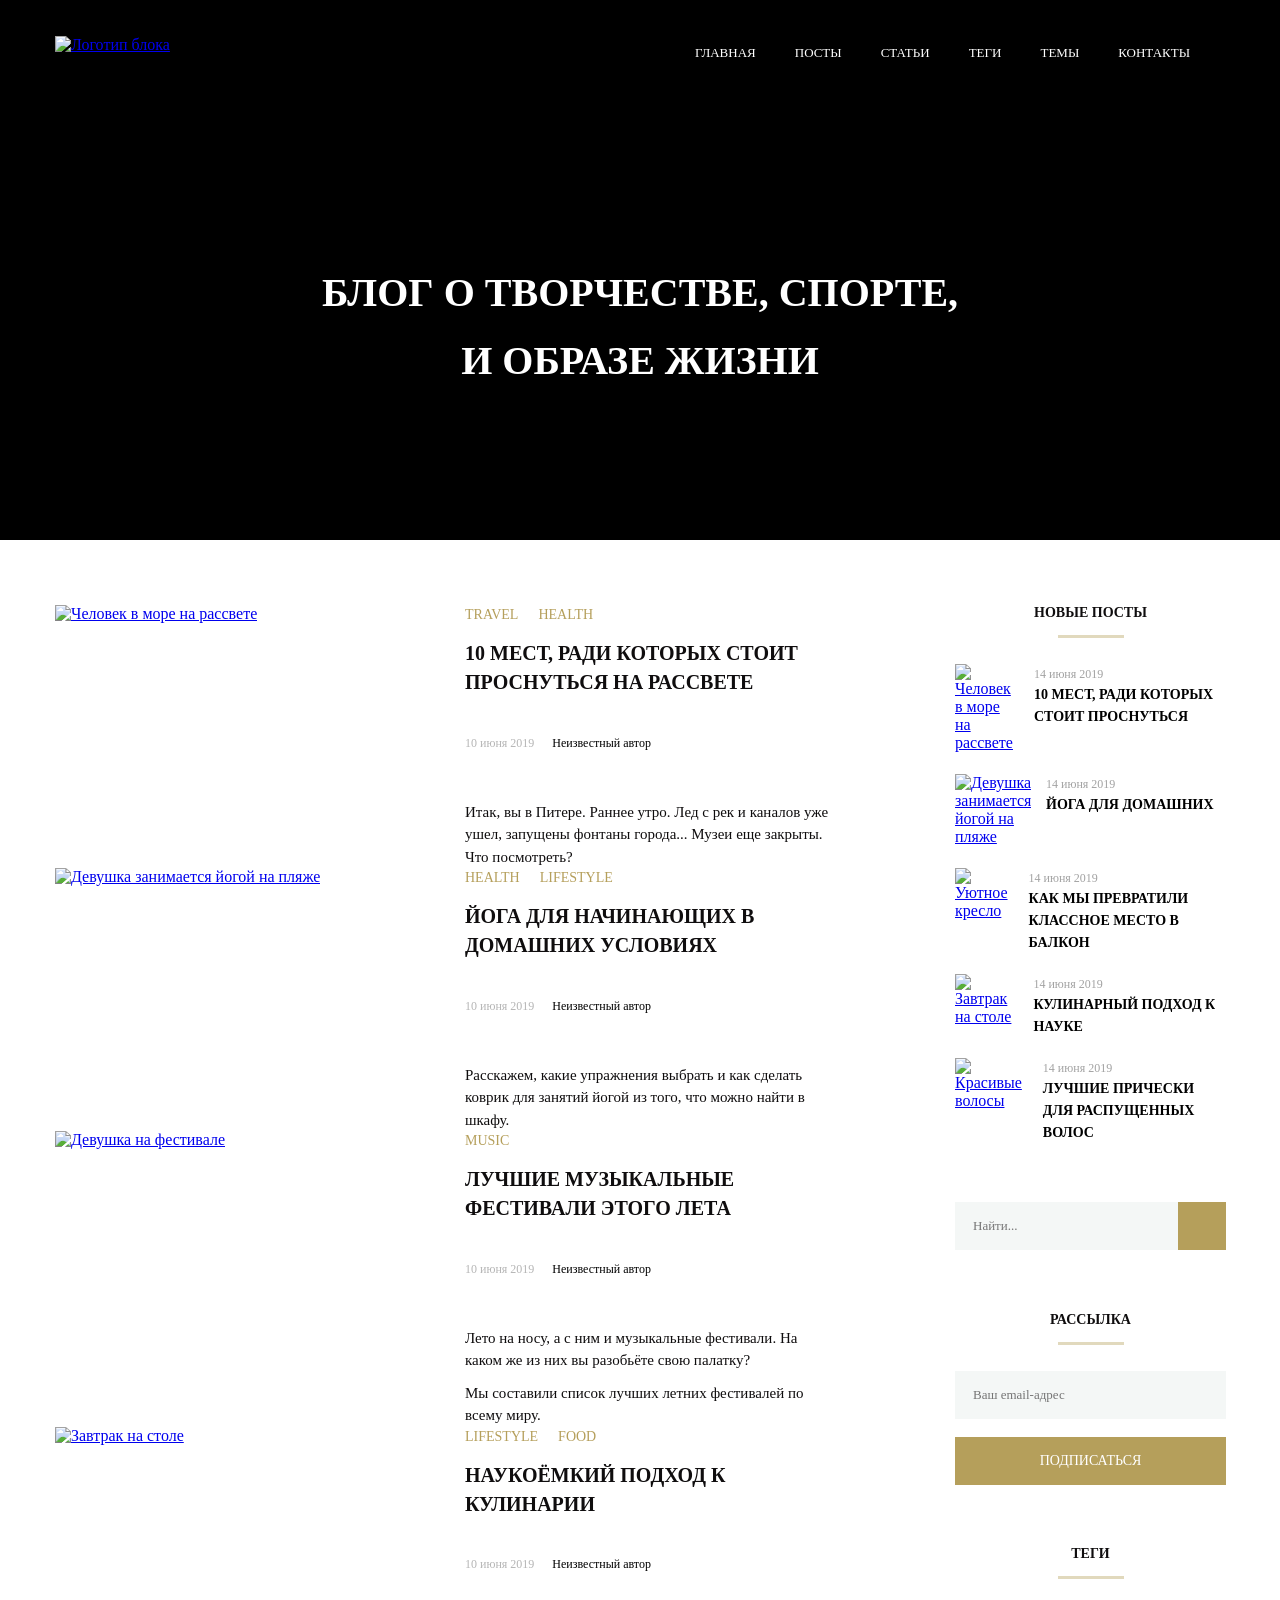
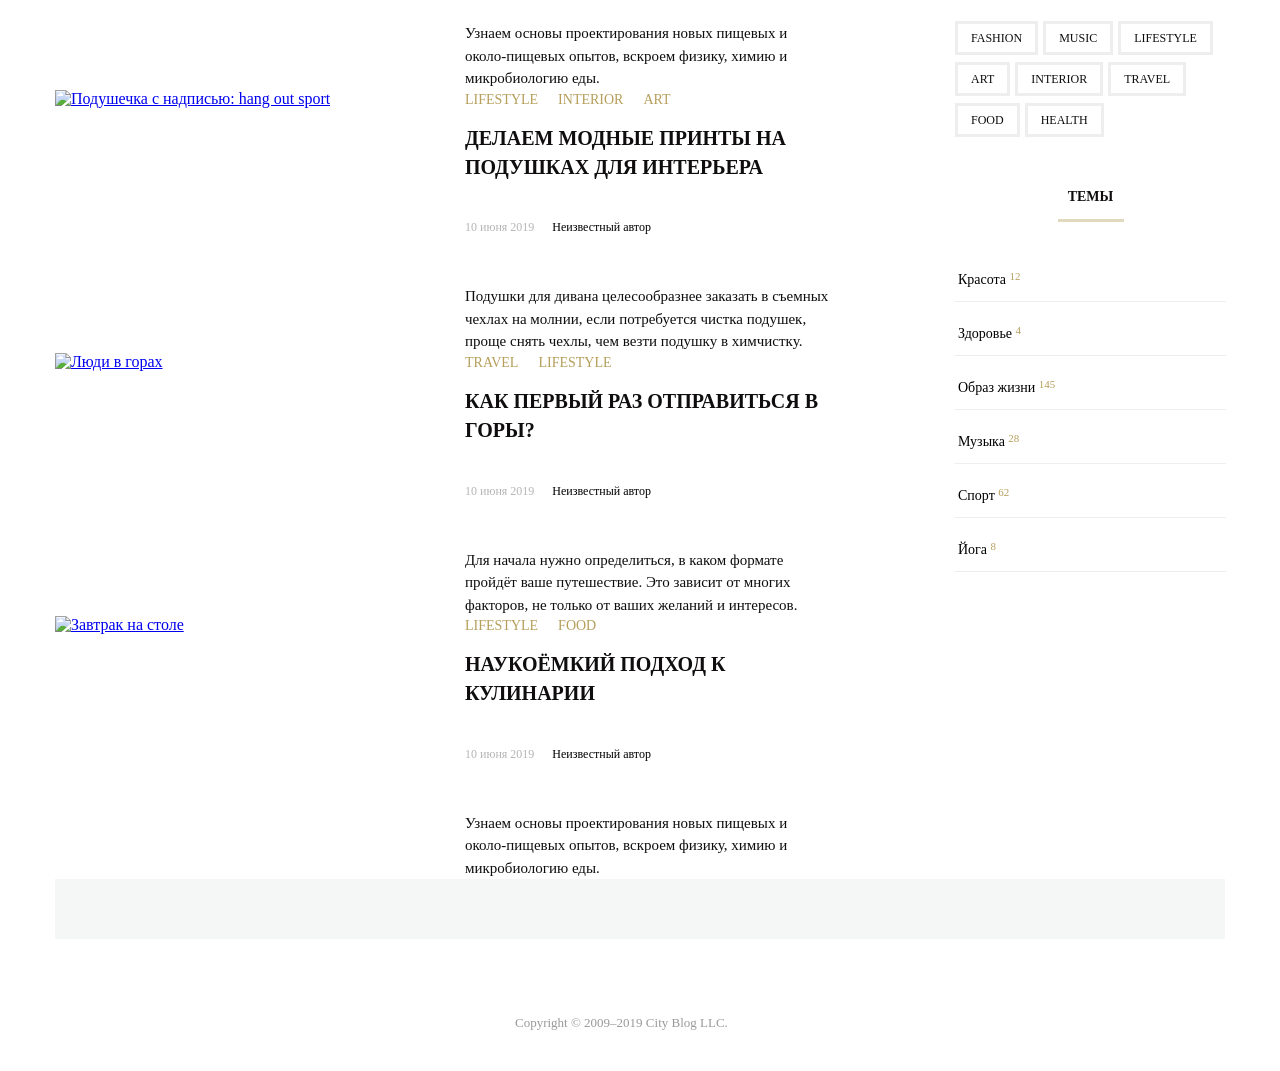
==== index.html @ 9ba51ea8 "Add files via upload" ====
<!DOCTYPE html>
<html lang="en">
 <head>
  <meta charset="UTF-8">
  <meta http-equiv="X-UA-Compatible" content="IE=edge">
  <meta name="viewport" content="width=device-width, initial-scale=1.0">
  <title>MQ DIPLOM</title>
  <link rel="stylesheet" href="css/style.css">
 </head>
 <body>
    <header class="header">
      <div class="conteiner">
        <a href="#0" class="logo">
          <img src="https://netology-code.github.io/html-2-diploma/sources/images/noemi-logo.svg" alt="Логотип блока">
        </a>
        <ul class="menu">
          <li class="header-menu">
            <a href="#0" class="menu-choice">Главная</a>
          </li>
          <li class="header-menu">
            <a href="#0" class="menu-choice">Посты</a>
          </li>
          <li class="header-menu">
            <a href="#0" class="menu-choice">Статьи</a>
          </li>
          <li class="header-menu">
            <a href="#0" class="menu-choice">Теги</a>
          </li>
          <li class="header-menu">
            <a href="#0" class="menu-choice">Темы</a>
          </li>
          <li class="header-menu">
            <a href="#0" class="menu-choice">Контакты</a>
          </li>
        </ul>
      </div>
      <h1 class="slogan">Блог о творчестве, спорте,<br>
        и образе жизни</h1>
    </header>
    <div class="basic-information">
      <main class="main">
        <section class="sec-tion">
          <a href="#0" class="picture">
            <img src="https://netology-code.github.io/html-2-diploma/sources/images/last-post1.jpg" alt="Человек в море на рассвете">
          </a>
          <div class="content">
            <ul class="news">
              <li class="news-items">
                <a href="#0" class="paragraph">travel</a>
              </li>
              <li class="item-one">
                <a href="#0" class="paragraph">health</a>
              </li>
            </ul>
            <h2 class="second-header">
              <a href="#0" class="second-header-text">10 мест, ради которых стоит проснуться на рассвете</a>
            </h2>
            <div class="date-author">
              <time class="date" datetime="2019-06-10">10 июня 2019</time>
              <span class="author">Неизвестный автор</span>
            </div>
            <div class="main-text">
              <p>
                Итак, вы в Питере. Раннее утро. Лед с рек и каналов уже ушел, запущены фонтаны города... Музеи еще закрыты. Что посмотреть?
              </p>
            </div>
          </div>
        </section>
        <section class="sec-tion">
          <a href="#0" class="picture">
            <img src="https://netology-code.github.io/html-2-diploma/sources/images/last-post2.jpg" alt="Девушка занимается йогой на пляже">
          </a>
          <div class="content">
            <ul class="news">
              <li class="news-items">
                <a href="#0" class="paragraph">health</a>
              </li>
              <li class="item-one">
                <a href="#0" class="paragraph">lifestyle</a>
              </li>
            </ul>
            <h2 class="second-header">
              <a href="#0" class="second-header-text">йога для начинающих в домашних условиях</a>
            </h2>
            <div class="date-author">
              <time class="date" datetime="2019-06-10">10 июня 2019</time>
              <span class="author">Неизвестный автор</span>
            </div>
            <div class="main-text">
              <p>
                Расскажем, какие упражнения выбрать и как сделать коврик для занятий йогой из того, что можно найти в шкафу.
              </p>
            </div>
          </div>
        </section>
        <section class="sec-tion">
          <a href="#0" class="picture">
            <img src="https://netology-code.github.io/html-2-diploma/sources/images/last-post3.jpg" alt="Девушка на фестивале">
          </a>
          <div class="content">
            <ul class="news">
              <li class="news-items">
                <a href="#0" class="paragraph">music</a>
              </li>
            </ul>
            <h2 class="second-header">
              <a href="#0" class="second-header-text">лучшие музыкальные фестивали этого лета</a>
            </h2>
            <div class="date-author">
              <time class="date" datetime="2019-06-10">10 июня 2019</time>
              <span class="author">Неизвестный автор</span>
            </div>
            <div class="main-text">
              <p>
                Лето на носу, а с ним и музыкальные фестивали. На каком же из них вы разобьёте свою палатку?
              <div style="height:10px"></div>
              Мы составили список лучших летних фестивалей по всему миру.
              </p>
            </div>
          </div>
        </section>
        <section class="sec-tion">
          <a href="#0" class="picture">
            <img src="https://netology-code.github.io/html-2-diploma/sources/images/last-post4.jpg" alt="Завтрак на столе">
          </a>
          <div class="content">
            <ul class="news">
              <li class="news-items">
                <a href="#0" class="paragraph">lifestyle</a>
              </li>
              <li class="item-one">
                <a href="#0" class="paragraph">food</a>
              </li>
            </ul>
            <h2 class="second-header">
              <a href="#0" class="second-header-text">Наукоёмкий подход к кулинарии</a>
            </h2>
            <div class="date-author">
              <time class="date" datetime="2019-06-10">10 июня 2019</time>
              <span class="author">Неизвестный автор</span>
            </div>
            <div class="main-text">
              <p>
                Узнаем основы проектирования новых пищевых и около-пищевых опытов, вскроем физику, химию и микробиологию еды.
              </p>
            </div>
          </div>
        </section>
        <section class="sec-tion">
          <a href="#0" class="picture">
            <img src="https://netology-code.github.io/html-2-diploma/sources/images/last-post5.jpg" alt="Подушечка с надписью: hang out sport">
          </a>
          <div class="content">
            <ul class="news">
              <li class="news-items">
                <a href="#0" class="paragraph">lifestyle</a>
              </li>
              <li class="item-one">
                <a href="#0" class="paragraph">interior</a>
              </li>
              <li class="item-one">
                <a href="#0" class="paragraph">art</a>
              </li>
            </ul>
            <h2 class="second-header">
              <a href="#0" class="second-header-text">делаем модные принты на подушках для интерьера</a>
            </h2>
            <div class="date-author">
              <time class="date" datetime="2019-06-10">10 июня 2019</time>
              <span class="author">Неизвестный автор</span>
            </div>
            <div class="main-text">
              <p>
                Подушки для дивана целесообразнее заказать в съемных чехлах на молнии, если потребуется чистка подушек, проще снять чехлы, чем везти подушку в химчистку.
              </p>
            </div>
          </div>
        </section>
        <section class="sec-tion">
          <a href="#0" class="picture">
            <img src="https://netology-code.github.io/html-2-diploma/sources/images/last-post6.jpg" alt="Люди в горах">
          </a>
          <div class="content">
            <ul class="news">
              <li class="news-items">
                <a href="#0" class="paragraph">travel</a>
              </li>
              <li class="item-one">
                <a href="#0" class="paragraph">lifestyle</a>
              </li>
            </ul>
            <h2 class="second-header">
              <a href="#0" class="second-header-text">как первый раз отправиться в горы?</a>
            </h2>
            <div class="date-author">
              <time class="date" datetime="2019-06-10">10 июня 2019</time>
              <span class="author">Неизвестный автор</span>
            </div>
            <div class="main-text">
              <p>
                Для начала нужно определиться, в каком формате пройдёт ваше путешествие. Это зависит от многих факторов, не только от ваших желаний и интересов.
              </p>
            </div>
          </div>
        </section>
        <section class="sec-tion">
          <a href="#0" class="picture">
            <img src="https://netology-code.github.io/html-2-diploma/sources/images/last-post4.jpg" alt="Завтрак на столе">
          </a>
          <div class="content">
            <ul class="news">
              <li class="news-items">
                <a href="#0" class="paragraph">lifestyle</a>
              </li>
              <li class="item-one">
                <a href="#0" class="paragraph">food</a>
              </li>
            </ul>
            <h2 class="second-header">
              <a href="#0" class="second-header-text">Наукоёмкий подход к кулинарии</a>
            </h2>
            <div class="date-author">
              <time class="date" datetime="2019-06-10">10 июня 2019</time>
              <span class="author">Неизвестный автор</span>
            </div>
            <div class="main-text">
              <p>
                Узнаем основы проектирования новых пищевых и около-пищевых опытов, вскроем физику, химию и микробиологию еды.
              </p>
            </div>
          </div>
        </section>
      </main>
      <aside class="aside">
        <section class="new-posts">
          <h2 class="caption">новые посты</h2>
          <article class="post">
            <a href="#0" class="picture-two">
              <img src="https://netology-code.github.io/html-2-diploma/sources/images/2.jpg" alt="Человек в море на рассвете">
            </a>
            <div class="con-tent">
              <time class="d-ate" datetime="2019-06-14">14 июня 2019</time>
              <h3 class="sec-ond-header">
                <a href="#0" class="sec-ond-header-text">10 мест, ради которых стоит проснуться</a>
              </h3>
            </div>
          </article>
          <article class="post">
            <a href="#0" class="picture-two">
              <img src="https://netology-code.github.io/html-2-diploma/sources/images/151.jpg" alt="Девушка занимается йогой на пляже">
            </a>
            <div class="con-tent">
              <time class="d-ate" datetime="2019-06-14">14 июня 2019</time>
              <h3 class="sec-ond-header">
                <a href="#0" class="sec-ond-header-text">Йога для домашних</a>
              </h3>
            </div>
          </article>
          <article class="post">
            <a href="#0" class="picture-two">
              <img src="https://netology-code.github.io/html-2-diploma/sources/images/45.jpg" alt="Уютное кресло">
            </a>
            <div class="con-tent">
              <time class="d-ate" datetime="2019-06-14">14 июня 2019</time>
              <h3 class="sec-ond-header">
                <a href="#0" class="sec-ond-header-text">как мы превратили классное место в балкон</a>
              </h3>
            </div>
          </article>
          <article class="post">
            <a href="#0" class="picture-two">
              <img src="https://netology-code.github.io/html-2-diploma/sources/images/501.jpg" alt="Завтрак на столе">
            </a>
            <div class="con-tent">
              <time class="d-ate" datetime="2019-06-14">14 июня 2019</time>
              <h3 class="sec-ond-header">
                <a href="#0" class="sec-ond-header-text">Кулинарный подход к науке</a>
              </h3>
            </div>
          </article>
          <article class="post">
            <a href="#0" class="picture-two">
              <img src="https://netology-code.github.io/html-2-diploma/sources/images/7.jpg" alt="Красивые волосы">
            </a>
            <div class="con-tent">
              <time class="d-ate" datetime="2019-06-14">14 июня 2019</time>
              <h3 class="sec-ond-header">
                <a href="#0" class="sec-ond-header-text">Лучшие прически для распущенных волос</a>
              </h3>
            </div>
          </article>
        </section>
        <section class="find-button">
          <form class="to-find">
            <label class="write">
              <span class="entry-field">поле ввода:поиск</span>
              <input class="field" type="text" placeholder="Найти...">
            </label>
            <button class="search-button" name="Кнопка поиска">
              <span class="entry-field">Кнопка ввода:поиск</span>
            </button>
          </form>
        </section>
        <section class="mailing-list">
          <h2 class="caption">рассылка</h2>
          <div class="mailing">
            <form class="to-fi-nd">
              <label class="wri-te">
                <span class="entry-field">Кнопка ввода:email</span>
                <input class="fi-eld" type="email" placeholder="Ваш email-адрес">
              </label>
              <button class="search-but-ton" type="button" name="Кнопка подписаться">Подписаться</button>
            </form>
          </div>
        </section>
        <section class="tags">
          <h2 class="caption">теги</h2>
          <ul class="menu-tags">
            <li class="menu-section-tegs">
              <a href="#0" class="tag">fashion</a>
            </li>
            <li class="menu-section-tegs">
              <a href="#0" class="tag">music</a>
            </li>
            <li class="menu-section-tegs">
              <a href="#0" class="tag">lifestyle</a>
            </li>
            <li class="menu-section-tegs">
              <a href="#0" class="tag">art</a>
            </li>
            <li class="menu-section-tegs">
              <a href="#0" class="tag">interior</a>
            </li>
            <li class="menu-section-tegs">
              <a href="#0" class="tag">travel</a>
            </li>
            <li class="menu-section-tegs">
              <a href="#0" class="tag">food</a>
            </li>
            <li class="menu-section-tegs">
              <a href="#0" class="tag">health</a>
            </li>
          </ul>
        </section>
        <section class="themes">
          <h2 class="caption">темы</h2>
          <ul class="menu-themes">
            <li class="menu-section-themes">
              <a href="#0" class="theme">Красота <span class="quantity">12</span></a>
            </li>
            <li class="menu-section-themes">
              <a href="#0" class="theme">Здоровье <span class="quantity">4</span></a>
            </li>
            <li class="menu-section-themes">
              <a href="#0" class="theme">Образ жизни <span class="quantity">145</span></a>
            </li>
            <li class="menu-section-themes">
              <a href="#0" class="theme">Музыка <span class="quantity">28</span></a>
            </li>
            <li class="menu-section-themes">
              <a href="#0" class="theme">Спорт <span class="quantity">62</span></a>
            </li>
            <li class="menu-section-themes">
              <a href="#0" class="theme">Йога <span class="quantity">8</span></a>
            </li>
          </ul>
        </section>
      </aside>
    </div>
    <footer class="footer">
      <div class="basement">
        <address class="icons">
          <ul class="ic-ons">
            <li class="icon">
              <a href="#0" class="social-media twitter">
                <span class="media">ссылка на профиль компании twitter</span>
              </a>
            </li>
            <li class="icon">
              <a href="#0" class="social-media pinterest">
                <span class="media">ссылка на профиль компании pinterest"</span>
              </a>
            </li>
            <li class="icon">
              <a href="#0" class="social-media tumblr">
                <span class="media">ссылка на профиль компании tumblr</span>
              </a>
            </li>
          </ul>
        </address>
        <a href="#0" class="copuright">
          <span class="signature">Copyright © 2009–2019 City Blog LLC.</span>
        </a>
      </div>
    </footer>
  </body>
</html>
---- css/style.css ----
* {
    margin: 0;
    padding: 0;
    box-sizing: border-box;
  }
  
  @font-face {
    font-family: "OpenSans-Regular";
    src: url("https://netology-code.github.io/html-2-diploma/sources/fonts/OpenSans-Regular.woff");
    font-style: normal;
    font-weight: 400;
  }
  
  @font-face {
    font-family: "OpenSans-Bold";
    src: url("https://netology-code.github.io/html-2-diploma/sources/fonts/OpenSans-Bold.woff");
    font-style: normal;
    font-weight: 400;
  }
  
  .header {
    background-image: url(https://netology-code.github.io/html-2-diploma/sources/images/banner-bg.jpg);
    background-color: #000000;
    background-size: cover;
    position: relative;
    background-repeat: no-repeat;
    background-position: center center;
    z-index: 0;
  }
  
  .header::after {
    content: "";
    position: absolute;
    top: 0;
    right: 0;
    left: 0;
    bottom: 0;
    background-color: #000000;
    opacity: 0.5;
    z-index: -1;
  }
  
  .conteiner {
    max-width: 1170px;
    margin: auto;
    display: flex;
    justify-content: space-between;
    align-items: center;
  }
  
  .logo img {
    width: 180px;
  }
  
  .logo {
    display: block;
    margin-top: 28px;
  }
  
  .menu {
    list-style-type: none;
  }
  
  .header-menu {
    margin-top: 45px;
    margin-right: 35px;
    display: inline-block;
  }
  
  .menu-choice {
    display: block;
    text-decoration: none;
    color: #ffffff;
    text-transform: uppercase;
    font-size: 13px;
    font-family: "OpenSans-Regular";
  }
  
  .menu-choice:hover {
    text-decoration: underline;
  }
  
  .slogan {
    display: block;
    color: #ffffff;
    font-size: 40px;
    font-family: "OpenSans-Bold";
    margin-top: 198px;
    margin-right: auto;
    margin-left: auto;
    width: 678px;
    text-align: center;
    text-transform: uppercase;
    line-height: 1.7;
    z-index: 0;
    font-weight: 900px;
    padding: 0px 0px 145px 0px;
  }
  
  .basic-information {
    justify-content: space-between;
    margin: 65px auto 0px auto;
    max-width: 1170px;
    display: flex;
  }
  
  .sec-tion {
    display: flex;
    width: 780px;
  }
  
  .picture {
    width: 380px;
    float: left;
    padding: 0px 0px 60px 0px;
  }
  
  .content {
    width: 367px;
    margin-left: 30px;
  }
  
  .news {
    display: flex;
    justify-content: start;
    flex-wrap: wrap;
    list-style-type: none;
  }
  
  .paragraph {
    text-decoration: none;
    color: #b59f5b;
    text-transform: uppercase;
    font-size: 14px;
    font-family: "OpenSans-Bold";
    font-weight: 700px;
    padding-right: 20px;
  }
  
  .paragraph:hover {
    text-decoration: underline;
  }
  
  .second-header {
    padding-top: 15px;
    line-height: 1.2;
  }
  
  .second-header-text {
    text-decoration: none;
    font-family: "OpenSans-Bold";
    font-size: 20px;
    color: #0f0d0e;
    font-weight: 900px;
    text-transform: uppercase;
  }
  
  .second-header-text:hover {
    color: #b59f5b;
  }
  
  .date-author {
    margin: 37px 0px 50px 0px;
  }
  
  .date {
    color: #b5b5b5;
    font-size: 12px;
    font-family: "OpenSans-Regular";
    font-weight: 700px;
  }
  
  .author {
    font-size: 12px;
    font-family: "OpenSans-Bold";
    color: #000000;
    font-weight: 900px;
    margin-left: 14px;
  }
  
  .main-text {
    line-height: 1.5;
    color: #0f0d0e;
    font-family: "OpenSans-Regular";
    font-size: 15px;
    font-weight: 500px;
  }
  
  .aside {
    width: 272px;
    margin-left: 120px;
  }
  
  .caption {
    color: #0f0d0e;
    text-transform: uppercase;
    font-size: 14px;
    font-family: "OpenSans-Bold";
    font-weight: 900px;
    text-align: center;
  }
  
  .caption::after {
    content: "";
    display: block;
    width: 66px;
    height: 3px;
    background-color: #e1d9bd;
    margin: 14px auto 26px auto;
  }
  
  .post {
    display: flex;
    margin-bottom: 22px;
  }
  
  .picture-two {
    margin-right: 21px;
    width: 70px;
  }
  
  .d-ate {
    color: #a2a2a2;
    font-family: "OpenSans-Regular";
    font-size: 12px;
    font-weight: 700px;
    margin-bottom: 10px;
  }
  
  .sec-ond-header-text {
    font-size: 14px;
    font-family: "OpenSans-Bold";
    text-decoration: none;
    color: #000000;
    text-transform: uppercase;
    font-weight: 700px;
  }
  
  .sec-ond-header-text:hover {
    color: #b59f5b;
  }
  
  .to-find {
    display: flex;
    width: 100%;
    margin-top: 60px;
    margin-bottom: 62px;
  }
  
  .entry-field {
    width: 1px;
    height: 1px;
    position: absolute;
    clip: rect(1px 1px 1px 1px);
  }
  
  .field {
    box-sizing: border-box;
    border: none;
    min-height: 48px;
    width: 223px;
    background-color: #f4f7f6;
    font-size: 13px;
    font-family: "OpenSans-Regular";
    padding-left: 18px;
  }
  
  .field:focus {
    outline: 2px double #e1d9bd;
  }
  
  .search-button {
    min-height: 48px;
    width: 48px;
    background-color: #b59f5b;
    border: none;
    background-image: url("https://netology-code.github.io/html-2-diploma/sources/images/search.svg");
    background-repeat: no-repeat;
    background-size: 18px;
    background-position: center;
    cursor: pointer;
  }
  
  .search-button:hover {
    background-color: #000000;
  }
  
  .fi-eld {
    border: none;
    min-height: 48px;
    width: 100%;
    background-color: #f4f7f6;
    font-size: 13px;
    font-family: "OpenSans-Regular";
    padding-left: 18px;
  }
  
  .fi-eld:focus {
    outline: 2px double #e1d9bd;
  }
  
  .search-but-ton {
    min-height: 48px;
    width: 100%;
    border: none;
    background-color: #b59f5b;
    margin-top: 18px;
    font-size: 14px;
    font-family: "OpenSans-Bold";
    color: #ffffff;
    text-transform: uppercase;
    cursor: pointer;
  }
  
  .search-but-ton:hover {
    background-color: #000000;
  }
  
  .tags {
    margin: 61px 0px 61px 0px;
    width: 100%;
  }
  
  .menu-tags {
    display: flex;
    list-style-type: none;
    flex-wrap: wrap;
  }
  
  .menu-section-tegs {
    margin-top: 23px;
    margin-right: 5px;
  }
  
  .tag {
    font-size: 12px;
    font-family: "OpenSans-Bold";
    color: #0f0d0e;
    text-transform: uppercase;
    text-decoration: none;
    border: solid 3px;
    border-color: #eeeeee;
    padding: 7px 13px;
    font-weight: 900px;
  }
  
  .menu-themes {
    list-style-type: none;
  }
  
  .menu-section-themes {
    border-style: none none solid none;
    border-color: #eeeeee;
    border-width: 1px;
    padding: 22px 3px 13px 3px;
  }
  
  .theme {
    font-size: 14px;
    font-family: "OpenSans-Bold";
    color: #000000;
    text-decoration: none;
    font-weight: 900px;
  }
  
  .theme:hover {
    color: #b59f5b;
  }
  
  .quantity {
    color: #b59f5b;
    font-size: 11px;
    font-family: "OpenSans-Bold";
    vertical-align: top;
  }
  
  .icons {
    width: 1170px;
    background-color: #f4f7f6;
    margin-right: auto;
    margin-left: auto;
    margin-bottom: 74px;
  }
  
  .basement {
    margin-bottom: 40px;
  }
  
  .ic-ons {
    list-style-type: none;
    display: flex;
    justify-content: center;
  }
  
  .social-media {
    display: block;
    width: 25px;
    min-higth: 25px;
    padding: 30px 40px;
    background-repeat: no-repeat;
    background-position: center;
    background-size: 20px;
  }
  
  .twitter {
    background-image: url("https://netology-code.github.io/html-2-diploma/sources/images/social/004-twitter.svg");
  }
  
  .pinterest {
    background-image: url("https://netology-code.github.io/html-2-diploma/sources/images/social/001-pinterest.svg");
  }
  
  .tumblr {
    background-image: url("https://netology-code.github.io/html-2-diploma/sources/images/social/003-tumblr.svg");
  }
  
  .media {
    width: 1px;
    height: 1px;
    position: absolute;
    clip: rect(1px 1px 1px 1px);
  }
  
  .copuright {
    width: 250px;
    text-decoration: none;
    display: block;
    margin-right: auto;
    margin-left: auto;
  }
  
  .signature {
    font-size: 13px;
    font-family: "OpenSans-Bold";
    color: #999999;
    font-weight: 500px;
  }
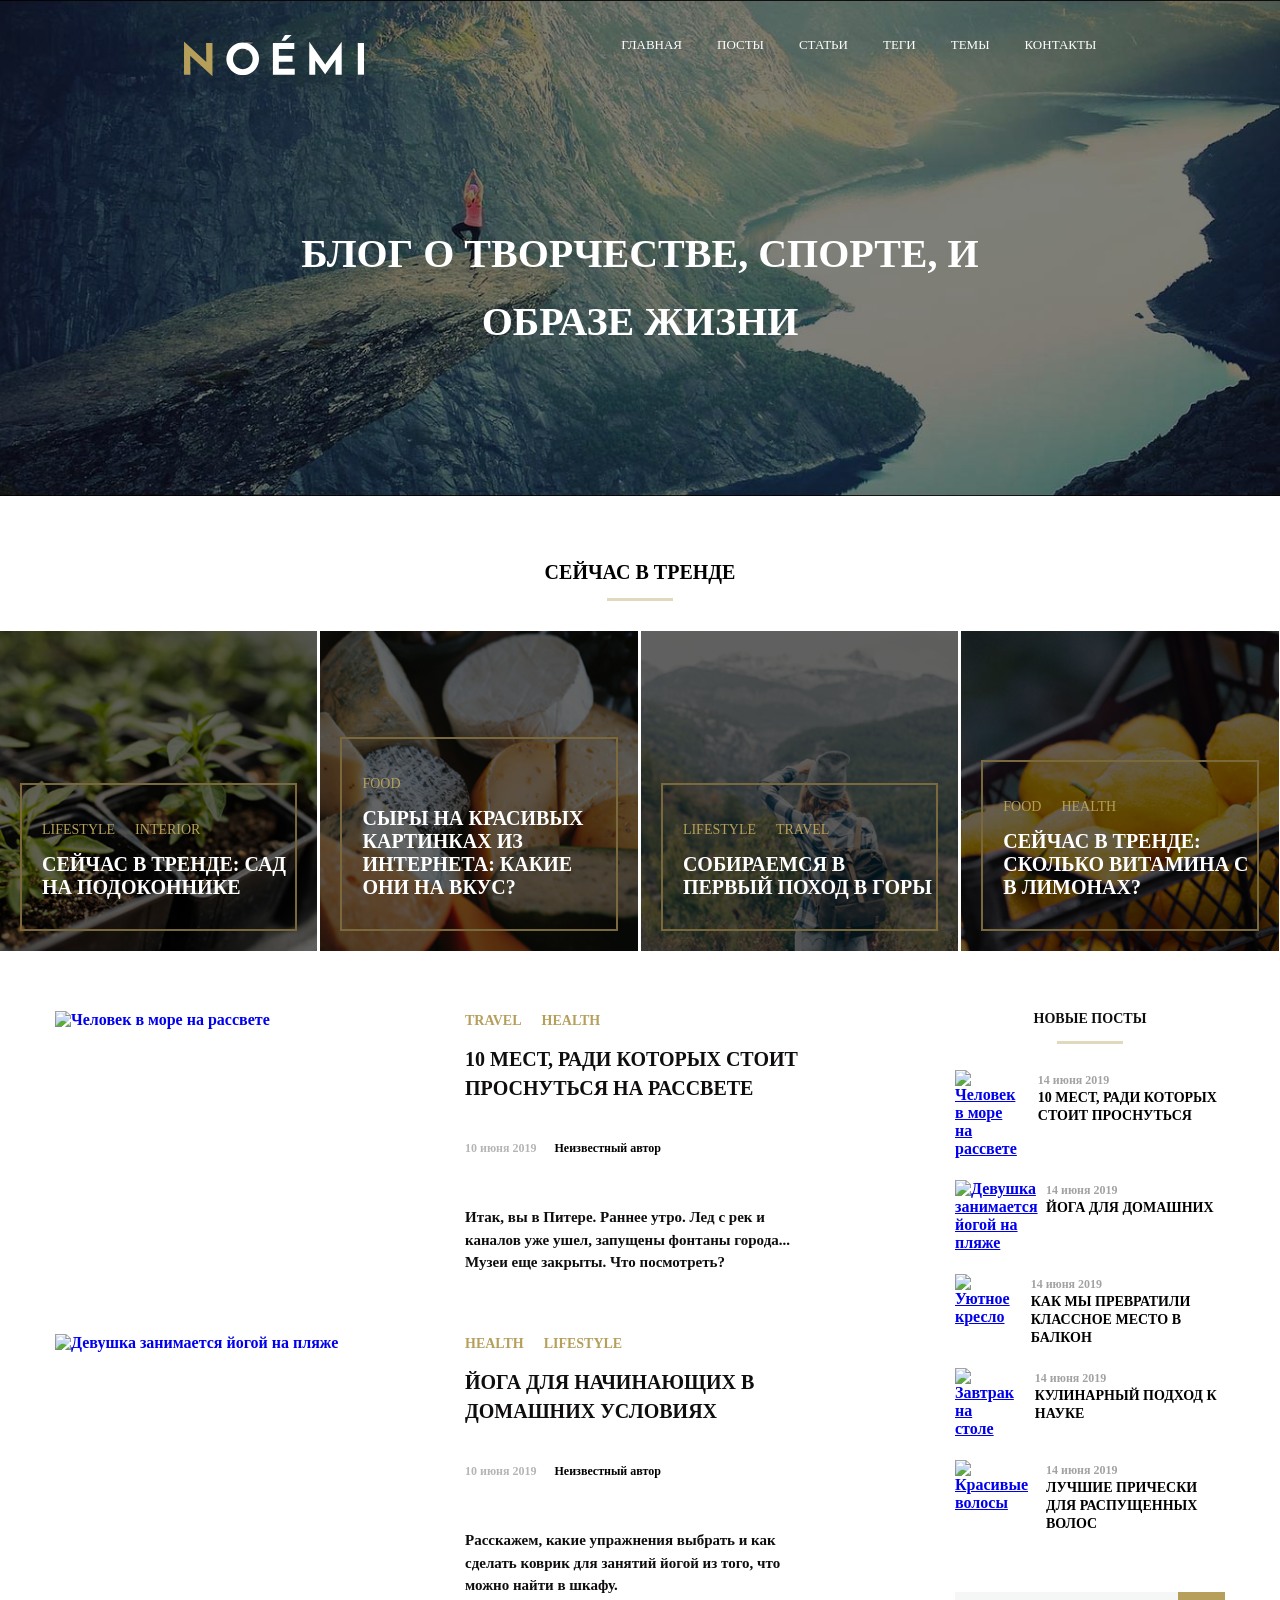
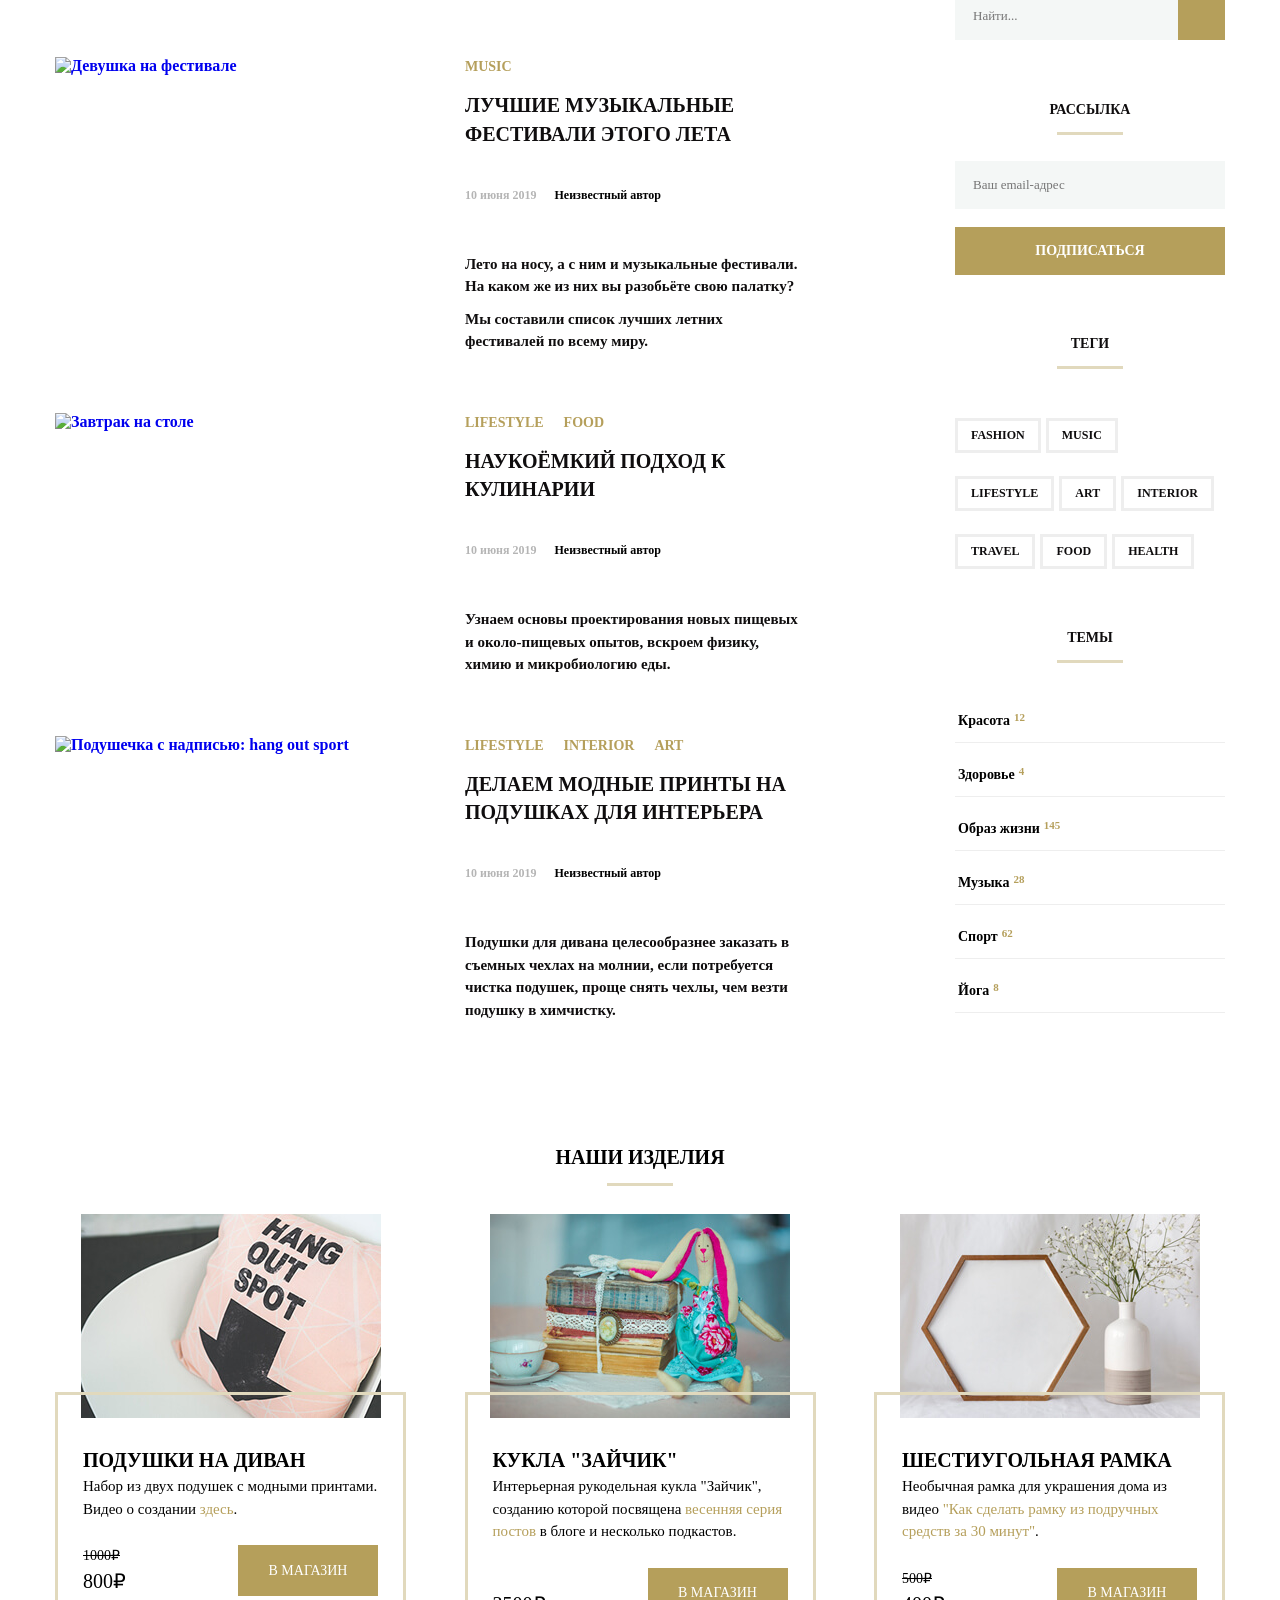
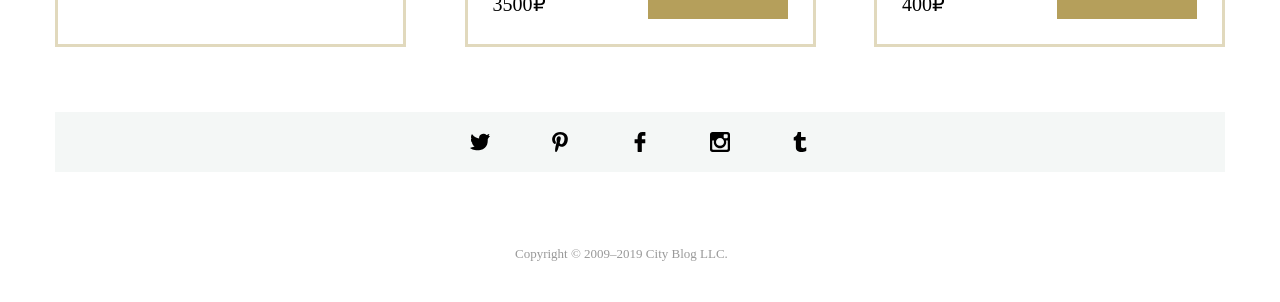
==== commit 9f5ed1b4: "первый вариант" ====
--- a/index.html
+++ b/index.html
@@ -1,47 +1,107 @@
 <!DOCTYPE html>
 <html lang="en">
- <head>
-  <meta charset="UTF-8">
-  <meta http-equiv="X-UA-Compatible" content="IE=edge">
-  <meta name="viewport" content="width=device-width, initial-scale=1.0">
-  <title>MQ DIPLOM</title>
-  <link rel="stylesheet" href="css/style.css">
- </head>
- <body>
+<head>
+    <meta charset="UTF-8">
+    <meta http-equiv="X-UA-Compatible" content="IE=edge">
+    <meta name="viewport" content="width=device-width, initial-scale=1.0">
+    <link rel="stylesheet" href="css/style.css">
+    <title>Document</title>
+</head>
+<body>
     <header class="header">
       <div class="conteiner">
+      <div class="menu">
         <a href="#0" class="logo">
-          <img src="https://netology-code.github.io/html-2-diploma/sources/images/noemi-logo.svg" alt="Логотип блока">
+            <img class="logo-img" src="svg\noemi-logo.svg" alt="логотип">
+           <source srcset="images\banner-bg.jpg" alt="Логотип блока">
+           <link rel="stylesheet" href="css/style.css">
         </a>
-        <ul class="menu">
-          <li class="header-menu">
-            <a href="#0" class="menu-choice">Главная</a>
-          </li>
-          <li class="header-menu">
-            <a href="#0" class="menu-choice">Посты</a>
-          </li>
-          <li class="header-menu">
-            <a href="#0" class="menu-choice">Статьи</a>
-          </li>
-          <li class="header-menu">
-            <a href="#0" class="menu-choice">Теги</a>
-          </li>
-          <li class="header-menu">
-            <a href="#0" class="menu-choice">Темы</a>
-          </li>
-          <li class="header-menu">
-            <a href="#0" class="menu-choice">Контакты</a>
-          </li>
-        </ul>
+        <nav class="header-menu-nav">
+            <button class="menu-button">
+              <span></span>
+            </button>
+            <ul class="menu-list">
+              <li class="header-menu">
+                <a href="#0" class="menu-choice">Главная</a>
+              </li>
+              <li class="header-menu">
+                <a href="#0" class="menu-choice">Посты</a>
+              </li>
+              <li class="header-menu">
+                <a href="#0" class="menu-choice">Статьи</a>
+              </li>
+              <li class="header-menu">
+                <a href="#0" class="menu-choice">Теги</a>
+              </li>
+              <li class="header-menu">
+                <a href="#0" class="menu-choice">Темы</a>
+              </li>
+              <li class="header-menu">
+                <a href="#0" class="menu-choice">Контакты</a>
+              </li>
+            </ul>
+          </nav>
+        </div>
+        <h1 class="slogan">Блог о творчестве, спорте, и образе жизни</h1>
       </div>
-      <h1 class="slogan">Блог о творчестве, спорте,<br>
-        и образе жизни</h1>
     </header>
+    <h3 class="actual-news-header">сейчас в тренде</h3>
+    <section class="actual-news">
+      <article class="card-trend one">
+        <div class="card-news">
+          <ul class="actual-news-title">
+            <li class="content-block-list">
+              <a href="#0" class="paragraph">lifestyle</a>
+            </li>
+            <li class="content-block-list">
+              <a href="#0" class="paragraph">interior</a>
+            </li>
+          </ul>
+          <h2 class="actual-content">сейчас в тренде: сад <br> на подоконнике</h2>
+        </div>
+      </article>
+      <article class="card-trend two">
+        <div class="card-news">
+          <ul class="actual-news-title">
+            <li class="content-block-list">
+              <a href="#0" class="paragraph">food</a>
+            </li>
+          </ul>
+          <h2 class="actual-content">сыры на красивых картинках из интернета: какие они на вкус?</h2>
+        </div>
+      </article>
+      <article class="card-trend three">
+        <div class="card-news">
+          <ul class="actual-news-title">
+            <li class="content-block-list">
+              <a href="#0" class="paragraph">lifestyle</a>
+            </li>
+            <li class="content-block-list">
+              <a href="#0" class="paragraph">travel</a>
+            </li>
+          </ul>
+          <h2 class="actual-content">собираемся в первый поход в горы</h2>
+        </div>
+      </article>
+      <article class="card-trend four">
+        <div class="card-news">
+          <ul class="actual-news-title">
+            <li class="content-block-list">
+              <a href="#0" class="paragraph">food</a>
+            </li>
+            <li class="content-block-list">
+              <a href="#0" class="paragraph">health</a>
+            </li>
+          </ul>
+          <h2 class="actual-content">сейчас в тренде: сколько витамина С в лимонах?</h2>
+        </div>
+      </article>
+    </section>
     <div class="basic-information">
       <main class="main">
         <section class="sec-tion">
           <a href="#0" class="picture">
-            <img src="https://netology-code.github.io/html-2-diploma/sources/images/last-post1.jpg" alt="Человек в море на рассвете">
+            <img class="preview-img" src="https://netology-code.github.io/html-2-diploma/sources/images/last-post1.jpg" alt="Человек в море на рассвете">
           </a>
           <div class="content">
             <ul class="news">
@@ -68,14 +128,14 @@
         </section>
         <section class="sec-tion">
           <a href="#0" class="picture">
-            <img src="https://netology-code.github.io/html-2-diploma/sources/images/last-post2.jpg" alt="Девушка занимается йогой на пляже">
+            <img class="preview-img" src="https://netology-code.github.io/html-2-diploma/sources/images/last-post2.jpg" alt="Девушка занимается йогой на пляже">
           </a>
           <div class="content">
             <ul class="news">
-              <li class="news-items">
+              <li class="news-items item-one">
                 <a href="#0" class="paragraph">health</a>
               </li>
-              <li class="item-one">
+              <li class="news-items item-one">
                 <a href="#0" class="paragraph">lifestyle</a>
               </li>
             </ul>
@@ -95,7 +155,7 @@
         </section>
         <section class="sec-tion">
           <a href="#0" class="picture">
-            <img src="https://netology-code.github.io/html-2-diploma/sources/images/last-post3.jpg" alt="Девушка на фестивале">
+            <img class="preview-img" src="https://netology-code.github.io/html-2-diploma/sources/images/last-post3.jpg" alt="Девушка на фестивале">
           </a>
           <div class="content">
             <ul class="news">
@@ -121,11 +181,11 @@
         </section>
         <section class="sec-tion">
           <a href="#0" class="picture">
-            <img src="https://netology-code.github.io/html-2-diploma/sources/images/last-post4.jpg" alt="Завтрак на столе">
+            <img class="preview-img" src="https://netology-code.github.io/html-2-diploma/sources/images/last-post4.jpg" alt="Завтрак на столе">
           </a>
           <div class="content">
             <ul class="news">
-              <li class="news-items">
+              <li class="news-items item-one">
                 <a href="#0" class="paragraph">lifestyle</a>
               </li>
               <li class="item-one">
@@ -148,7 +208,7 @@
         </section>
         <section class="sec-tion">
           <a href="#0" class="picture">
-            <img src="https://netology-code.github.io/html-2-diploma/sources/images/last-post5.jpg" alt="Подушечка с надписью: hang out sport">
+            <img class="preview-img" src="https://netology-code.github.io/html-2-diploma/sources/images/last-post5.jpg" alt="Подушечка с надписью: hang out sport">
           </a>
           <div class="content">
             <ul class="news">
@@ -176,117 +236,63 @@
             </div>
           </div>
         </section>
-        <section class="sec-tion">
-          <a href="#0" class="picture">
-            <img src="https://netology-code.github.io/html-2-diploma/sources/images/last-post6.jpg" alt="Люди в горах">
-          </a>
-          <div class="content">
-            <ul class="news">
-              <li class="news-items">
-                <a href="#0" class="paragraph">travel</a>
-              </li>
-              <li class="item-one">
-                <a href="#0" class="paragraph">lifestyle</a>
-              </li>
-            </ul>
-            <h2 class="second-header">
-              <a href="#0" class="second-header-text">как первый раз отправиться в горы?</a>
-            </h2>
-            <div class="date-author">
-              <time class="date" datetime="2019-06-10">10 июня 2019</time>
-              <span class="author">Неизвестный автор</span>
-            </div>
-            <div class="main-text">
-              <p>
-                Для начала нужно определиться, в каком формате пройдёт ваше путешествие. Это зависит от многих факторов, не только от ваших желаний и интересов.
-              </p>
-            </div>
-          </div>
-        </section>
-        <section class="sec-tion">
-          <a href="#0" class="picture">
-            <img src="https://netology-code.github.io/html-2-diploma/sources/images/last-post4.jpg" alt="Завтрак на столе">
-          </a>
-          <div class="content">
-            <ul class="news">
-              <li class="news-items">
-                <a href="#0" class="paragraph">lifestyle</a>
-              </li>
-              <li class="item-one">
-                <a href="#0" class="paragraph">food</a>
-              </li>
-            </ul>
-            <h2 class="second-header">
-              <a href="#0" class="second-header-text">Наукоёмкий подход к кулинарии</a>
-            </h2>
-            <div class="date-author">
-              <time class="date" datetime="2019-06-10">10 июня 2019</time>
-              <span class="author">Неизвестный автор</span>
-            </div>
-            <div class="main-text">
-              <p>
-                Узнаем основы проектирования новых пищевых и около-пищевых опытов, вскроем физику, химию и микробиологию еды.
-              </p>
-            </div>
-          </div>
-        </section>
       </main>
       <aside class="aside">
         <section class="new-posts">
-          <h2 class="caption">новые посты</h2>
+          <h3 class="caption">новые посты</h3>
           <article class="post">
             <a href="#0" class="picture-two">
-              <img src="https://netology-code.github.io/html-2-diploma/sources/images/2.jpg" alt="Человек в море на рассвете">
+              <img class="image" src="https://netology-code.github.io/html-2-diploma/sources/images/2.jpg" alt="Человек в море на рассвете">
             </a>
             <div class="con-tent">
               <time class="d-ate" datetime="2019-06-14">14 июня 2019</time>
-              <h3 class="sec-ond-header">
+              <h4 class="sec-ond-header">
                 <a href="#0" class="sec-ond-header-text">10 мест, ради которых стоит проснуться</a>
-              </h3>
+              </h4>
             </div>
           </article>
           <article class="post">
             <a href="#0" class="picture-two">
-              <img src="https://netology-code.github.io/html-2-diploma/sources/images/151.jpg" alt="Девушка занимается йогой на пляже">
+              <img class="image" src="https://netology-code.github.io/html-2-diploma/sources/images/151.jpg" alt="Девушка занимается йогой на пляже">
             </a>
             <div class="con-tent">
               <time class="d-ate" datetime="2019-06-14">14 июня 2019</time>
-              <h3 class="sec-ond-header">
+              <h4 class="sec-ond-header">
                 <a href="#0" class="sec-ond-header-text">Йога для домашних</a>
-              </h3>
+              </h4>
             </div>
           </article>
           <article class="post">
             <a href="#0" class="picture-two">
-              <img src="https://netology-code.github.io/html-2-diploma/sources/images/45.jpg" alt="Уютное кресло">
+              <img class="image" src="https://netology-code.github.io/html-2-diploma/sources/images/45.jpg" alt="Уютное кресло">
             </a>
             <div class="con-tent">
               <time class="d-ate" datetime="2019-06-14">14 июня 2019</time>
-              <h3 class="sec-ond-header">
+              <h4 class="sec-ond-header">
                 <a href="#0" class="sec-ond-header-text">как мы превратили классное место в балкон</a>
-              </h3>
+              </h4>
             </div>
           </article>
           <article class="post">
             <a href="#0" class="picture-two">
-              <img src="https://netology-code.github.io/html-2-diploma/sources/images/501.jpg" alt="Завтрак на столе">
+              <img class="image" src="https://netology-code.github.io/html-2-diploma/sources/images/501.jpg" alt="Завтрак на столе">
             </a>
             <div class="con-tent">
               <time class="d-ate" datetime="2019-06-14">14 июня 2019</time>
-              <h3 class="sec-ond-header">
+              <h4 class="sec-ond-header">
                 <a href="#0" class="sec-ond-header-text">Кулинарный подход к науке</a>
-              </h3>
+              </h4>
             </div>
           </article>
           <article class="post">
             <a href="#0" class="picture-two">
-              <img src="https://netology-code.github.io/html-2-diploma/sources/images/7.jpg" alt="Красивые волосы">
+              <img class="image" src="https://netology-code.github.io/html-2-diploma/sources/images/7.jpg" alt="Красивые волосы">
             </a>
             <div class="con-tent">
               <time class="d-ate" datetime="2019-06-14">14 июня 2019</time>
-              <h3 class="sec-ond-header">
+              <h4 class="sec-ond-header">
                 <a href="#0" class="sec-ond-header-text">Лучшие прически для распущенных волос</a>
-              </h3>
+              </h4>
             </div>
           </article>
         </section>
@@ -302,19 +308,19 @@
           </form>
         </section>
         <section class="mailing-list">
-          <h2 class="caption">рассылка</h2>
+          <h3 class="caption">рассылка</h3>
           <div class="mailing">
             <form class="to-fi-nd">
               <label class="wri-te">
                 <span class="entry-field">Кнопка ввода:email</span>
-                <input class="fi-eld" type="email" placeholder="Ваш email-адрес">
+                <input class="fi-eld" type="email" placeholder="Ваш email-адрес" required>
               </label>
               <button class="search-but-ton" type="button" name="Кнопка подписаться">Подписаться</button>
             </form>
           </div>
         </section>
         <section class="tags">
-          <h2 class="caption">теги</h2>
+          <h3 class="caption">теги</h3>
           <ul class="menu-tags">
             <li class="menu-section-tegs">
               <a href="#0" class="tag">fashion</a>
@@ -343,55 +349,191 @@
           </ul>
         </section>
         <section class="themes">
-          <h2 class="caption">темы</h2>
+          <h3 class="caption">темы</h3>
           <ul class="menu-themes">
             <li class="menu-section-themes">
-              <a href="#0" class="theme">Красота <span class="quantity">12</span></a>
+              <a href="#0" class="theme">Красота</a>
+              <span class="quantity">12</span>
             </li>
             <li class="menu-section-themes">
-              <a href="#0" class="theme">Здоровье <span class="quantity">4</span></a>
+              <a href="#0" class="theme">Здоровье</a>
+              <span class="quantity">4</span>
             </li>
             <li class="menu-section-themes">
-              <a href="#0" class="theme">Образ жизни <span class="quantity">145</span></a>
+              <a href="#0" class="theme">Образ жизни</a>
+              <span class="quantity">145</span>
             </li>
             <li class="menu-section-themes">
-              <a href="#0" class="theme">Музыка <span class="quantity">28</span></a>
+              <a href="#0" class="theme">Музыка</a>
+              <span class="quantity">28</span>
             </li>
             <li class="menu-section-themes">
-              <a href="#0" class="theme">Спорт <span class="quantity">62</span></a>
+              <a href="#0" class="theme">Спорт</a>
+              <span class="quantity">62</span>
             </li>
             <li class="menu-section-themes">
-              <a href="#0" class="theme">Йога <span class="quantity">8</span></a>
+              <a href="#0" class="theme">Йога</a>
+              <span class="quantity">8</span>
             </li>
           </ul>
         </section>
       </aside>
     </div>
+    <h3 class="actual-news-header">наши изделия</h3>
+    <section class="product-container">
+      <article class="product">
+        <picture class="product-picture">
+          <source srcset="images\shop-item-mobile1.jpg" media="(max-width: 640px)">
+          <source srcset="images\shop-item-tablet1.jpg" media="(min-width: 641px and max-width: 1199px)">
+          <source srcset="images\shop-item-desk1.jpg" media="(min-width: 1200px)">
+          <img src="images\shop-item-desk1.jpg" alt="Подушечка с надписью: hang out sport">
+        </picture>
+        <div class="content-product">
+          <h3 class="header-product">подушки на диван</h3>
+          <p class="product-text">
+            Набор из двух подушек с модными принтами. Видео о создании <a class="product-link" href="#0">здесь</a>.
+          </p>
+          <footer class="footer-product">
+            <div class="product-prices">
+              <span class="product-price">
+                <span class="product-price-old">1000₽</span>
+              </span>
+              <span class="product-price">
+                <span class="product-price-value">800₽</span>
+              </span>
+            </div>
+            <button class="product-button" type="button">в магазин</button>
+          </footer>
+        </div>
+      </article>
+      <article class="product">
+        <picture class="product-picture">
+          <source srcset="images\shop-item-mobile2.jpg" media="(max-width: 640px)">
+          <source srcset="images\shop-item-tablet2.jpg" media="(min-width: 641px and max-width: 1199px)">
+          <source srcset="images\shop-item-desk2.jpg" media="(min-width: 1200px)">
+          <img src="images\shop-item-desk2.jpg" alt="кукла">
+        </picture>
+        <div class="content-product">
+          <h3 class="header-product">кукла "зайчик"</h3>
+          <p class="product-text">
+            Интерьерная рукодельная кукла "Зайчик", созданию которой посвящена <a class="product-link" href="#0">весенняя серия постов</a> в блоге и несколько подкастов.
+          </p>
+          <footer class="footer-product">
+            <div class="product-prices">
+              <span class="product-price">
+                <span class="product-price-old"><br></span>
+              </span>
+              <span class="product-price">
+                <span class="product-price-value">3500₽</span>
+              </span>
+            </div>
+            <button class="product-button" type="button">в магазин</button>
+          </footer>
+        </div>
+      </article>
+      <article class="product">
+        <picture class="product-picture">
+          <source srcset="images\shop-item-mobile3.jpg" media="(max-width: 640px)">
+          <source srcset="images\shop-item-tablet3.jpg" media="(min-width: 641px and max-width: 1199px)">
+          <source srcset="images\shop-item-desk3.jpg" media="(min-width: 1200px)">
+          <img src="images\shop-item-desk3.jpg" alt="Шестиугольная рамка">
+        </picture>
+        <div class="content-product">
+          <h3 class="header-product">шестиугольная рамка</h3>
+          <p class="product-text">
+            Необычная рамка для украшения дома из видео <a class="product-link" href="#0">"Как сделать рамку из подручных средств за 30 минут"</a>.
+          </p>
+          <footer class="footer-product">
+            <div class="product-prices">
+              <span class="product-price">
+                <span class="product-price-old">500₽</span>
+              </span>
+              <span class="product-price">
+                <span class="product-price-value">400₽</span>
+              </span>
+            </div>
+            <button class="product-button" type="button">в магазин</button>
+          </footer>
+        </div>
+      </article>
+    </section>
     <footer class="footer">
       <div class="basement">
         <address class="icons">
           <ul class="ic-ons">
             <li class="icon">
-              <a href="#0" class="social-media twitter">
+              <a href="twitter" class="social-media twitter">
                 <span class="media">ссылка на профиль компании twitter</span>
               </a>
             </li>
             <li class="icon">
-              <a href="#0" class="social-media pinterest">
+              <a href="pinterest" class="social-media pinterest">
                 <span class="media">ссылка на профиль компании pinterest"</span>
               </a>
             </li>
             <li class="icon">
-              <a href="#0" class="social-media tumblr">
+              <a href="facebook" class="social-media facebook">
+                <span class="media">cсылка на профиль компании в facebook</span>
+              </a>
+            </li>
+            <li class="icon">
+              <a href="instagram" class="social-media instagram">
+                <span class="media">cсылка на профиль компании в instagram</span>
+              </a>
+            </li>
+            <li class="icon">
+              <a href="tumblr" class="social-media tumblr">
                 <span class="media">ссылка на профиль компании tumblr</span>
               </a>
             </li>
           </ul>
         </address>
         <a href="#0" class="copuright">
-          <span class="signature">Copyright © 2009–2019 City Blog LLC.</span>
+          <p class="signature">Copyright © 2009–2019 City Blog LLC.</p>
         </a>
       </div>
     </footer>
-  </body>
+  <div class="popup_hidden">
+        <div class="popup-container">
+          <button class="button-close" type="button"></button>
+          <div class="popup-contant">
+            <form class="popup-form">
+              <header class="popup-header">
+                <h3 class="title-popup">ваш фидбек</h3>
+              </header>
+              <div class="form-group">
+                <label class="popup-choice">
+                  <span class="label-text">Как часто Вы заходите на сайт?</span>
+                  <select class="select">
+                    <option value="everyday" selected>Почти каждый день</option>
+                    <option value="once">Раз в неделю</option>
+                    <option value="first">Я здесь впервые</option>
+                  </select>
+                </label>
+              </div>
+              <div class="form-group form-radio-group">
+                <span class="label-text">Вы подписаны на e-mail рассылку?</span>
+                <label class="radio-group">
+                  <input type="radio" name="radio-group" class="radio">
+                  <span class="radio-group-text">Да</span>
+                </label>
+                <label class="radio-group">
+                  <input type="radio" name="radio-group" class="radio">
+                  <span class="radio-group-text">Нет</span>
+                </label>
+              </div>
+              <div class="form-group">
+                <label class="field-group">
+                  <span class="label-text">Расскажите, какой контент Вы бы хотели видеть на нашем сайте?</span>
+                  <textarea class="field-textarea" placeholder="Может, больше рецептов?" required></textarea>
+                </label>
+              </div>
+              <div class="for-group">
+                <button class="button" type="button">Отправить</button>
+              </div>
+            </form>
+          </div>
+        </div>
+      </div>
+</body>
 </html>
--- a/css/style.css
+++ b/css/style.css
@@ -18,13 +18,21 @@
     font-weight: 400;
   }
   
+  .conteiner {
+    margin: auto;
+    max-width: 1170px;
+  }
+  
   .header {
-    background-image: url(https://netology-code.github.io/html-2-diploma/sources/images/banner-bg.jpg);
+    padding-top: 15px;
+    padding-bottom: 140px;
+    background-image: url(../images/banner-bg.jpg);
     background-color: #000000;
+    width: 100%;
     background-size: cover;
-    position: relative;
     background-repeat: no-repeat;
     background-position: center center;
+    position: relative;
     z-index: 0;
   }
   
@@ -40,35 +48,72 @@
     z-index: -1;
   }
   
-  .conteiner {
-    max-width: 1170px;
-    margin: auto;
-    display: flex;
-    justify-content: space-between;
-    align-items: center;
-  }
-  
-  .logo img {
+  .menu {
+    max-width: 100%;
+    display: flex;
+    justify-content: space-around;
+    margin-top: 20px;
+  }
+
+  .menu-list {
+      display: flex;
+      list-style-type: none;
+  }
+  
+  .logo-img {
     width: 180px;
   }
   
-  .logo {
+  .header-menu-nav {
+    margin: 0;
+    box-sizing: border-box;
+  }
+  
+  .menu-button {
+    position: relative;
+    width: 30px;
+    height: 30px;
     display: block;
-    margin-top: 28px;
-  }
-  
-  .menu {
-    list-style-type: none;
-  }
-  
-  .header-menu {
-    margin-top: 45px;
+    border: none;
+    padding-right: 30px;
+    background-color: transparent;
+    font-size: 25px;
+    cursor: pointer;
     margin-right: 35px;
-    display: inline-block;
+  }
+  
+  .menu-button span,
+  .menu-button:after,
+  .menu-button:before {
+    height: 3px;
+    width: 100%;
+    position: absolute;
+    margin-right: 20px;
+    background-color: #ffffff;
+  }
+  
+  .menu-button span {
+    top: 14px;
+  }
+  
+  .menu-button:after,
+  .menu-button:before {
+    content: "";
+  }
+  
+  .menu-button:after {
+    bottom: 5px;
+  }
+  
+  .menu-button:before {
+    top: 5px;
+  }
+  
+  .header-menu:nth-child(n + 2) {
+    margin-left: 35px;
   }
   
   .menu-choice {
-    display: block;
     text-decoration: none;
     color: #ffffff;
     text-transform: uppercase;
@@ -85,16 +130,115 @@
     color: #ffffff;
     font-size: 40px;
     font-family: "OpenSans-Bold";
-    margin-top: 198px;
+    margin-top: 140px;
     margin-right: auto;
     margin-left: auto;
-    width: 678px;
+    max-width: 700px;
     text-align: center;
     text-transform: uppercase;
     line-height: 1.7;
+    font-weight: 700px;
+  }
+  
+  .actual-news-header {
+    color: 0f0d0e;
+    text-transform: uppercase;
+    font-size: 20px;
+    font-family: "OpenSans-Bold";
+    text-align: center;
+    margin-top: 65px;
+    font-weight: 900;
+  }
+  
+  .actual-news-header::after {
+    content: "";
+    display: block;
+    width: 66px;
+    height: 3px;
+    background-color: #e1d9bd;
+    margin: 14px auto 28px auto;
+    position: relative;
+  }
+  
+  .actual-news {
+    width: 100%;
+    margin-top: 30px;
+    display: flex;
+    flex-wrap: wrap;
+  }
+  
+  .card-trend {
+    width: calc(25% - 3px);
+    background-color: #000;
+    position: relative;
     z-index: 0;
-    font-weight: 900px;
-    padding: 0px 0px 145px 0px;
+    display: flex;
+    align-items: flex-end;
+    background-repeat: no-repeat;
+    background-size: cover;
+    background-position: center center;
+  }
+  
+  .card-trend::after {
+    content: "";
+    position: absolute;
+    top: 0;
+    right: 0;
+    bottom: 0;
+    left: 0;
+    background-color: #000;
+    z-index: -1;
+    opacity: 0.6;
+  }
+  
+  .one {
+    background-image: url(../images/trend1.jpg);
+    margin-right: 4px;
+  }
+  
+  .two {
+    background-image: url(../images/trend2.jpg);
+    margin-right: 4px;
+  }
+  
+  .three {
+    background-image: url(../images/trend3.jpg);
+    margin-right: 4px;
+  }
+  
+  .four {
+    background-image: url(../images/trend4.jpg);
+  }
+  
+  .card-news {
+    border: 2px solid #79693d;
+    
+    margin: 20px;
+    width: 100%;
+  }
+  
+  .actual-news-title {
+    display: flex;
+    box-sizing: border-box;
+    text-align: left;
+    margin-left: 20px;
+    margin-top: 35px;
+    list-style-type: none;
+  }
+  
+  .actual-content {
+    font-size: 20px;
+    font-family: "OpenSans-Bold";
+    color: #fff;
+    text-transform: uppercase;
+    margin-top: 15px;
+    text-align: left;
+    margin-left: 20px;
+    margin-bottom: 30px;
+  }
+  
+  .actual-content:hover {
+    color: #66572f;
   }
   
   .basic-information {
@@ -102,14 +246,20 @@
     margin: 65px auto 0px auto;
     max-width: 1170px;
     display: flex;
+    font-weight: 900;
+  }
+  
+  .main {
+    width: 750px;
   }
   
   .sec-tion {
     display: flex;
-    width: 780px;
-  }
-  
-  .picture {
+    padding-top: 0;
+    margin-bottom: 60px;
+  }
+  
+  .preview-img {
     width: 380px;
     float: left;
     padding: 0px 0px 60px 0px;
@@ -202,6 +352,7 @@
   
   .caption::after {
     content: "";
+    position: relative;
     display: block;
     width: 66px;
     height: 3px;
@@ -245,6 +396,10 @@
     width: 100%;
     margin-top: 60px;
     margin-bottom: 62px;
+  }
+  
+  .write {
+    flex-grow: 1;
   }
   
   .entry-field {
@@ -263,6 +418,7 @@
     font-size: 13px;
     font-family: "OpenSans-Regular";
     padding-left: 18px;
+    flex: 1 1 auto;
   }
   
   .field:focus {
@@ -310,6 +466,7 @@
     color: #ffffff;
     text-transform: uppercase;
     cursor: pointer;
+    font-weight: 700;
   }
   
   .search-but-ton:hover {
@@ -333,6 +490,7 @@
   }
   
   .tag {
+    display: block;
     font-size: 12px;
     font-family: "OpenSans-Bold";
     color: #0f0d0e;
@@ -342,6 +500,8 @@
     border-color: #eeeeee;
     padding: 7px 13px;
     font-weight: 900px;
+    align-items: center;
+    align-content: space-between;
   }
   
   .menu-themes {
@@ -368,10 +528,99 @@
   }
   
   .quantity {
+    display: inline-block;
     color: #b59f5b;
     font-size: 11px;
     font-family: "OpenSans-Bold";
     vertical-align: top;
+    font-weight: 700;
+  }
+  
+  .product-container {
+    max-width: 1170px;
+    display: flex;
+    height: 100%;
+    margin-left: auto;
+    margin-right: auto;
+    margin-bottom: 65px;
+    justify-content: space-between;
+  }
+  
+  .product {
+    display: flex;
+    flex-direction: column;
+    width: calc(33.3% - 47px);
+  }
+  
+  .product-picture {
+    text-align: center;
+  }
+  
+  .content-product {
+    margin-top: -30px;
+    padding: 50px 25px 25px;
+    border: 3px solid #e1d9bd;
+    line-height: 1.5;
+    position: relative;
+    height: 100%;
+  }
+  
+  .header-product {
+    font-size: 20px;
+    font-family: "OpenSans-Bold";
+    font-weight: 900px;
+    color: #000;
+    text-transform: uppercase;
+  }
+  
+  .product-text {
+    font-size: 15px;
+    font-family: "OpenSans-Regular";
+  }
+  
+  .product-link {
+    color: #b59f5b;
+    text-decoration: none;
+  }
+  
+  .footer-product {
+    display: flex;
+    justify-content: space-between;
+    margin-top: 25px;
+  }
+  
+  .product-price {
+    display: flex;
+    font-family: "OpenSans-Bold";
+    color: #000;
+    font-weight: 900px;
+  }
+  
+  .product-price-value {
+    font-size: 20px;
+  }
+  
+  .product-price-old {
+    font-size: 14px;
+    text-decoration: line-through;
+  }
+  
+  .product-button {
+    width: 140px;
+    hight: 50px;
+    font-size: 14px;
+    font-family: "OpenSans-Bold";
+    color: #fff;
+    font-weight: 900px;
+    text-transform: uppercase;
+    background-color: #b59f5b;
+    border: none;
+    cursor: pointer;
+    padding: 15px 25px;
+  }
+  
+  .product-button:hover {
+    background-color: #000;
   }
   
   .icons {
@@ -395,7 +644,7 @@
   .social-media {
     display: block;
     width: 25px;
-    min-higth: 25px;
+    higth: 25px;
     padding: 30px 40px;
     background-repeat: no-repeat;
     background-position: center;
@@ -403,15 +652,23 @@
   }
   
   .twitter {
-    background-image: url("https://netology-code.github.io/html-2-diploma/sources/images/social/004-twitter.svg");
+    background-image: url(../svg/004-twitter.svg);
   }
   
   .pinterest {
-    background-image: url("https://netology-code.github.io/html-2-diploma/sources/images/social/001-pinterest.svg");
+    background-image: url(../svg/001-pinterest.svg);
+  }
+  
+  .facebook {
+    background-image: url(../svg/002-facebook-logo.svg);
+  }
+  
+  .instagram {
+    background-image: url(../svg/005-instagram.svg);
   }
   
   .tumblr {
-    background-image: url("https://netology-code.github.io/html-2-diploma/sources/images/social/003-tumblr.svg");
+    background-image: url(../svg/003-tumblr.svg);
   }
   
   .media {
@@ -425,7 +682,7 @@
     width: 250px;
     text-decoration: none;
     display: block;
-    margin-right: auto;
+     margin-right: auto;
     margin-left: auto;
   }
   
@@ -435,4 +692,428 @@
     color: #999999;
     font-weight: 500px;
   }
+  
+  
+  
+  
+  
+  .popup-container {
+    margin-top: auto;
+    margin-bottom: auto;
+  }
+  
+  .title-popup {
+    text-transform: uppercase;
+    font-size: 18px;
+    font-family: sans-bold;
+    text-align: center;
+  }
+  
+  .title-popup::after {
+    content: "";
+    display: block;
+    position: relative;
+    margin-left: auto;
+    margin-right: auto;
+    margin-top: 10px;
+    margin-bottom: 25px;
+    width: 66px;
+    height: 3px;
+    background: #e1d9bd;
+  }
+  
+  .popup_hidden {
+    display: flex;
+    display: none;
+    justify-content: center;
+    position: fixed;
+    z-index: 9999;
+    top: 0;
+    right: 0;
+    bottom: 0;
+    left: 0;
+  }
+  
+  .popup_hidden:after {
+    content: "";
+    position: absolute;
+    top: 0;
+    right: 0;
+    left: 0;
+    bottom: 0;
+    background-color: #000000;
+    opacity: 0.7;
+    z-index: -1;
+  }
+  
+  .popup-contant {
+    width: 390px;
+    height: auto;
+    background-color: #ffffff;
+    padding: 35px 35px;
+    font-family: sans-regular;
+    font-size: 15px;
+    line-height: 1.5;
+  }
+  
+  .form-group {
+    margin-bottom: 20px;
+  }
+  
+  .label-text {
+    width: 100%;
+  }
+  
+  .select {
+    display: inline-block;
+    box-sizing: border-box;
+    margin-top: 10px;
+    border: none;
+    height: 48px;
+    width: 100%;
+    appearance: none;
+    background-color: #f4f7f6;
+    background-image: url(../svg/form-arrows.svg);
+    background-repeat: no-repeat;
+    background-size: 10px;
+    background-position: right 10px center;
+    padding-left: 18px;
+    padding-right: 18px;
+    font-size: 15px;
+    color: #989898;
+  }
+  
+  .select:focus {
+    outline: 2px double #e1d9bd;
+  }
+  
+  .form-radio-group {
+    display: flex;
+    flex-wrap: wrap;
+  }
+  
+  .radio-group {
+    margin-right: 10px;
+    margin-top: 5px;
+  }
+  
+  .radio-group > input {
+    position: absolute;
+    z-index: -1;
+    opacity: 0;
+  }
+  
+  .radio-group > span {
+    display: inline-flex;
+    align-items: center;
+  }
+  
+  .radio-group > span::before {
+    content: "";
+    display: inline-block;
+    width: 1em;
+    height: 1em;
+    border-radius: 50%;
+    margin-right: 0.5em;
+    background-image: url(../svg/form-empty-circle.svg);
+    background-repeat: no-repeat;
+    background-position: center center;
+    background-size: 100%;
+  }
+  
+  .radio-group > input:checked + span::before {
+    background-image: url(../svg/form-circle.svg);
+  }
+  
+  .field-textarea {
+    margin-top: 10px;
+    width: 100%;
+    height: 135px;
+    resize: none;
+    outline: none;
+    border: none;
+    background-color: #f4f7f6;
+    padding-left: 18px;
+    padding-right: 18px;
+    font-size: 15px;
+    color: #989898;
+    font-family: sans-regular;
+    line-height: 1.5;
+    padding-top: 25px;
+  }
+  
+  .field-textarea:focus {
+    outline: 2px double #e1d9bd;
+  }
+  
+  .button {
+    width: 100%;
+    height: 45px;
+    border: none;
+    background-color: #b59f5b;
+    text-transform: uppercase;
+    font-weight: 700;
+    font-size: 12px;
+    color: #ffffff;
+    font-family: sans-bold;
+    cursor: pointer;
+  }
+  
+  .button:hover {
+    background: rgba(0, 0, 0, 0);
+    color: #b59f5b;
+    box-shadow: inset 0 0 0 3px #b59f5b;
+  }
+  
+  .button-close {
+    background-image: url(../svg/form-x.svg);
+    background-repeat: no-repeat;
+    background-color: transparent;
+    margin-left: 95%;
+    border: none;
+    width: 15px;
+    height: 20px;
+    cursor: pointer;
+  }
+  
+  @media (min-width: 1200px) {
+    .product {
+      width: 30%;
+    }
+  
+    .menu-button {
+      display: none;
+    }
+  
+    .card-trend {
+      width: 24.8%;
+      min-height: 320px;
+    }
+  
+    .card-trend:nth-child(-n + 3) {
+      margin-right: 3px;
+    }
+  
+    .basic-information {
+      margin-top: 60px;
+    }
+  
+    .aside {
+      max-width: 270px;
+    }
+  }
+  
+  @media (min-width: 641px) and (max-width: 1199px) and (orientation: landscape) {
+    .card-trend {
+      width: 24.8%;
+    }
+  }
+  
+  @media (min-width: 641px) and (max-width: 1199px) {
+    .two {
+        background-image: url(../images/trend2.jpg);
+        margin-right: 0px;
+      }
+
+    .header {
+      background-image: url(../images/banner-bg-tablet.jpg);
+    }
+  
+    .card-trend:nth-child(odd) {
+      margin-right: 3px;
+    }
+  
+    .card-trend {
+      width: 49.7%;
+      margin-bottom: 3px;
+    }
+  
+    .me-nu {
+      justify-content: space-between;
+    }
+  
+    .logo {
+      margin-left: 35px;
+    }
+  
+    .menu {
+      display: none;
+    }
+  
+    .product-container {
+      flex-wrap: wrap;
+      max-width: 768px;
+    }
+  
+    .product {
+      width: 45%;
+      display: flex;
+      justify-content: space-between;
+      margin-left: 2.5%;
+      margin-right: 2.5%;
+      margin-bottom: 10px;
+    }
+  
+    .product:nth-child(3) {
+      margin-top: 30px;
+    }
+  
+    .basic-information {
+      justify-content: space-between;
+      max-width: 768px;
+    }
+  
+    .main {
+      width: 50%;
+    }
+  
+    .sec-tion {
+      flex-wrap: wrap;
+    }
+  
+    .sec-tion:not(:last-child) {
+      border-style: none none solid none;
+      border-width: 3px;
+      border-color: #eeeeee;
+      padding-bottom: 17px;
+    }
+  
+    .aside {
+      width: 40%;
+    }
+  
+    .icons {
+      max-width: 768px;
+    }
+  }
+  
+  @media (max-width: 640px) and (orientation: landscape) {
+  
+    .card-trend  {
+      width: 49.7%;
+      margin-bottom: 3px;
+    }
+  }
+  
+  @media (max-width: 640px) {
+    .slogan {
+        font-size: 26px;
+    }
+
+    .header {
+      background-image: url(../images/banner-mobile.jpg);
+    }
+  
+    .me-nu {
+      flex-direction: column-reverse;
+    }
+  
+    .header-menu-nav {
+      align-self: flex-end;
+    }
+  
+    .menu {
+      display: none;
+    }
+  
+    .logo {
+      display: block;
+      margin-left: auto;
+      margin-right: auto;
+      margin-top: 90px;
+    }
+  
+    .logo-img {
+      min-width: 270px;
+      height: 50px;
+    }
+  
+    .card-trend  {
+      width: 100%;
+      margin: 0 0 3px;
+    }
+  
+    .basic-information {
+      justify-content: center;
+      max-width: 360px;
+      flex-wrap: wrap;
+      margin-top: 45px;
+      margin-left: auto;
+      margin-right: auto;
+    }
+  
+    .main {
+      width: 100%;
+    }
+  
+    .sec-tion {
+      width: 100%;
+      flex-wrap: wrap;
+    }
+  
+    .sec-tion:not(:last-child) {
+      border-style: none none solid none;
+      border-width: 3px;
+      border-color: #eeeeee;
+      padding-bottom: 17px;
+    }
+  
+    .picture {
+      width: 330px;
+    }
+  
+    .aside {
+      max-width: 330px;
+      margin-left: auto;
+      margin-right: auto;
+    }
+  
+    .product-container {
+      flex-wrap: wrap;
+      justify-content: center;
+      margin-left: auto;
+      margin-right: auto;
+      max-width: 360px;
+    }
+  
+    .product {
+      width: 100%;
+      display: flex;
+      margin-left: 5%;
+      margin-top: 30px;
+      margin-right: 5%;
+    }
+  
+    .icons {
+      max-width: 360px;
+    }
+  
+    .title-popup {
+      font-size: 13px;
+    }
+  
+    .popup-contant {
+      width: 330px;
+      font-size: 11px;
+    }
+  
+    .select {
+      font-size: 11px;
+    }
+  
+    .field-textarea {
+      font-size: 11px;
+    }
+  
+    .button {
+      height: 45px;
+      font-size: 11px;
+    }
+  
+    .button-close {
+      margin-left: 90%;
+      width: 35px;
+      height: 35px;
+    }
+  }
   
--- a/css/style.css
+++ b/css/style.css
@@ -18,13 +18,21 @@
     font-weight: 400;
   }
   
+  .conteiner {
+    margin: auto;
+    max-width: 1170px;
+  }
+  
   .header {
-    background-image: url(https://netology-code.github.io/html-2-diploma/sources/images/banner-bg.jpg);
+    padding-top: 15px;
+    padding-bottom: 140px;
+    background-image: url(../images/banner-bg.jpg);
     background-color: #000000;
+    width: 100%;
     background-size: cover;
-    position: relative;
     background-repeat: no-repeat;
     background-position: center center;
+    position: relative;
     z-index: 0;
   }
   
@@ -40,35 +48,72 @@
     z-index: -1;
   }
   
-  .conteiner {
-    max-width: 1170px;
-    margin: auto;
-    display: flex;
-    justify-content: space-between;
-    align-items: center;
-  }
-  
-  .logo img {
+  .menu {
+    max-width: 100%;
+    display: flex;
+    justify-content: space-around;
+    margin-top: 20px;
+  }
+
+  .menu-list {
+      display: flex;
+      list-style-type: none;
+  }
+  
+  .logo-img {
     width: 180px;
   }
   
-  .logo {
+  .header-menu-nav {
+    margin: 0;
+    box-sizing: border-box;
+  }
+  
+  .menu-button {
+    position: relative;
+    width: 30px;
+    height: 30px;
     display: block;
-    margin-top: 28px;
-  }
-  
-  .menu {
-    list-style-type: none;
-  }
-  
-  .header-menu {
-    margin-top: 45px;
+    border: none;
+    padding-right: 30px;
+    background-color: transparent;
+    font-size: 25px;
+    cursor: pointer;
     margin-right: 35px;
-    display: inline-block;
+  }
+  
+  .menu-button span,
+  .menu-button:after,
+  .menu-button:before {
+    height: 3px;
+    width: 100%;
+    position: absolute;
+    margin-right: 20px;
+    background-color: #ffffff;
+  }
+  
+  .menu-button span {
+    top: 14px;
+  }
+  
+  .menu-button:after,
+  .menu-button:before {
+    content: "";
+  }
+  
+  .menu-button:after {
+    bottom: 5px;
+  }
+  
+  .menu-button:before {
+    top: 5px;
+  }
+  
+  .header-menu:nth-child(n + 2) {
+    margin-left: 35px;
   }
   
   .menu-choice {
-    display: block;
     text-decoration: none;
     color: #ffffff;
     text-transform: uppercase;
@@ -85,16 +130,115 @@
     color: #ffffff;
     font-size: 40px;
     font-family: "OpenSans-Bold";
-    margin-top: 198px;
+    margin-top: 140px;
     margin-right: auto;
     margin-left: auto;
-    width: 678px;
+    max-width: 700px;
     text-align: center;
     text-transform: uppercase;
     line-height: 1.7;
+    font-weight: 700px;
+  }
+  
+  .actual-news-header {
+    color: 0f0d0e;
+    text-transform: uppercase;
+    font-size: 20px;
+    font-family: "OpenSans-Bold";
+    text-align: center;
+    margin-top: 65px;
+    font-weight: 900;
+  }
+  
+  .actual-news-header::after {
+    content: "";
+    display: block;
+    width: 66px;
+    height: 3px;
+    background-color: #e1d9bd;
+    margin: 14px auto 28px auto;
+    position: relative;
+  }
+  
+  .actual-news {
+    width: 100%;
+    margin-top: 30px;
+    display: flex;
+    flex-wrap: wrap;
+  }
+  
+  .card-trend {
+    width: calc(25% - 3px);
+    background-color: #000;
+    position: relative;
     z-index: 0;
-    font-weight: 900px;
-    padding: 0px 0px 145px 0px;
+    display: flex;
+    align-items: flex-end;
+    background-repeat: no-repeat;
+    background-size: cover;
+    background-position: center center;
+  }
+  
+  .card-trend::after {
+    content: "";
+    position: absolute;
+    top: 0;
+    right: 0;
+    bottom: 0;
+    left: 0;
+    background-color: #000;
+    z-index: -1;
+    opacity: 0.6;
+  }
+  
+  .one {
+    background-image: url(../images/trend1.jpg);
+    margin-right: 4px;
+  }
+  
+  .two {
+    background-image: url(../images/trend2.jpg);
+    margin-right: 4px;
+  }
+  
+  .three {
+    background-image: url(../images/trend3.jpg);
+    margin-right: 4px;
+  }
+  
+  .four {
+    background-image: url(../images/trend4.jpg);
+  }
+  
+  .card-news {
+    border: 2px solid #79693d;
+    
+    margin: 20px;
+    width: 100%;
+  }
+  
+  .actual-news-title {
+    display: flex;
+    box-sizing: border-box;
+    text-align: left;
+    margin-left: 20px;
+    margin-top: 35px;
+    list-style-type: none;
+  }
+  
+  .actual-content {
+    font-size: 20px;
+    font-family: "OpenSans-Bold";
+    color: #fff;
+    text-transform: uppercase;
+    margin-top: 15px;
+    text-align: left;
+    margin-left: 20px;
+    margin-bottom: 30px;
+  }
+  
+  .actual-content:hover {
+    color: #66572f;
   }
   
   .basic-information {
@@ -102,14 +246,20 @@
     margin: 65px auto 0px auto;
     max-width: 1170px;
     display: flex;
+    font-weight: 900;
+  }
+  
+  .main {
+    width: 750px;
   }
   
   .sec-tion {
     display: flex;
-    width: 780px;
-  }
-  
-  .picture {
+    padding-top: 0;
+    margin-bottom: 60px;
+  }
+  
+  .preview-img {
     width: 380px;
     float: left;
     padding: 0px 0px 60px 0px;
@@ -202,6 +352,7 @@
   
   .caption::after {
     content: "";
+    position: relative;
     display: block;
     width: 66px;
     height: 3px;
@@ -245,6 +396,10 @@
     width: 100%;
     margin-top: 60px;
     margin-bottom: 62px;
+  }
+  
+  .write {
+    flex-grow: 1;
   }
   
   .entry-field {
@@ -263,6 +418,7 @@
     font-size: 13px;
     font-family: "OpenSans-Regular";
     padding-left: 18px;
+    flex: 1 1 auto;
   }
   
   .field:focus {
@@ -310,6 +466,7 @@
     color: #ffffff;
     text-transform: uppercase;
     cursor: pointer;
+    font-weight: 700;
   }
   
   .search-but-ton:hover {
@@ -333,6 +490,7 @@
   }
   
   .tag {
+    display: block;
     font-size: 12px;
     font-family: "OpenSans-Bold";
     color: #0f0d0e;
@@ -342,6 +500,8 @@
     border-color: #eeeeee;
     padding: 7px 13px;
     font-weight: 900px;
+    align-items: center;
+    align-content: space-between;
   }
   
   .menu-themes {
@@ -368,10 +528,99 @@
   }
   
   .quantity {
+    display: inline-block;
     color: #b59f5b;
     font-size: 11px;
     font-family: "OpenSans-Bold";
     vertical-align: top;
+    font-weight: 700;
+  }
+  
+  .product-container {
+    max-width: 1170px;
+    display: flex;
+    height: 100%;
+    margin-left: auto;
+    margin-right: auto;
+    margin-bottom: 65px;
+    justify-content: space-between;
+  }
+  
+  .product {
+    display: flex;
+    flex-direction: column;
+    width: calc(33.3% - 47px);
+  }
+  
+  .product-picture {
+    text-align: center;
+  }
+  
+  .content-product {
+    margin-top: -30px;
+    padding: 50px 25px 25px;
+    border: 3px solid #e1d9bd;
+    line-height: 1.5;
+    position: relative;
+    height: 100%;
+  }
+  
+  .header-product {
+    font-size: 20px;
+    font-family: "OpenSans-Bold";
+    font-weight: 900px;
+    color: #000;
+    text-transform: uppercase;
+  }
+  
+  .product-text {
+    font-size: 15px;
+    font-family: "OpenSans-Regular";
+  }
+  
+  .product-link {
+    color: #b59f5b;
+    text-decoration: none;
+  }
+  
+  .footer-product {
+    display: flex;
+    justify-content: space-between;
+    margin-top: 25px;
+  }
+  
+  .product-price {
+    display: flex;
+    font-family: "OpenSans-Bold";
+    color: #000;
+    font-weight: 900px;
+  }
+  
+  .product-price-value {
+    font-size: 20px;
+  }
+  
+  .product-price-old {
+    font-size: 14px;
+    text-decoration: line-through;
+  }
+  
+  .product-button {
+    width: 140px;
+    hight: 50px;
+    font-size: 14px;
+    font-family: "OpenSans-Bold";
+    color: #fff;
+    font-weight: 900px;
+    text-transform: uppercase;
+    background-color: #b59f5b;
+    border: none;
+    cursor: pointer;
+    padding: 15px 25px;
+  }
+  
+  .product-button:hover {
+    background-color: #000;
   }
   
   .icons {
@@ -395,7 +644,7 @@
   .social-media {
     display: block;
     width: 25px;
-    min-higth: 25px;
+    higth: 25px;
     padding: 30px 40px;
     background-repeat: no-repeat;
     background-position: center;
@@ -403,15 +652,23 @@
   }
   
   .twitter {
-    background-image: url("https://netology-code.github.io/html-2-diploma/sources/images/social/004-twitter.svg");
+    background-image: url(../svg/004-twitter.svg);
   }
   
   .pinterest {
-    background-image: url("https://netology-code.github.io/html-2-diploma/sources/images/social/001-pinterest.svg");
+    background-image: url(../svg/001-pinterest.svg);
+  }
+  
+  .facebook {
+    background-image: url(../svg/002-facebook-logo.svg);
+  }
+  
+  .instagram {
+    background-image: url(../svg/005-instagram.svg);
   }
   
   .tumblr {
-    background-image: url("https://netology-code.github.io/html-2-diploma/sources/images/social/003-tumblr.svg");
+    background-image: url(../svg/003-tumblr.svg);
   }
   
   .media {
@@ -425,7 +682,7 @@
     width: 250px;
     text-decoration: none;
     display: block;
-    margin-right: auto;
+     margin-right: auto;
     margin-left: auto;
   }
   
@@ -435,4 +692,428 @@
     color: #999999;
     font-weight: 500px;
   }
+  
+  
+  
+  
+  
+  .popup-container {
+    margin-top: auto;
+    margin-bottom: auto;
+  }
+  
+  .title-popup {
+    text-transform: uppercase;
+    font-size: 18px;
+    font-family: sans-bold;
+    text-align: center;
+  }
+  
+  .title-popup::after {
+    content: "";
+    display: block;
+    position: relative;
+    margin-left: auto;
+    margin-right: auto;
+    margin-top: 10px;
+    margin-bottom: 25px;
+    width: 66px;
+    height: 3px;
+    background: #e1d9bd;
+  }
+  
+  .popup_hidden {
+    display: flex;
+    display: none;
+    justify-content: center;
+    position: fixed;
+    z-index: 9999;
+    top: 0;
+    right: 0;
+    bottom: 0;
+    left: 0;
+  }
+  
+  .popup_hidden:after {
+    content: "";
+    position: absolute;
+    top: 0;
+    right: 0;
+    left: 0;
+    bottom: 0;
+    background-color: #000000;
+    opacity: 0.7;
+    z-index: -1;
+  }
+  
+  .popup-contant {
+    width: 390px;
+    height: auto;
+    background-color: #ffffff;
+    padding: 35px 35px;
+    font-family: sans-regular;
+    font-size: 15px;
+    line-height: 1.5;
+  }
+  
+  .form-group {
+    margin-bottom: 20px;
+  }
+  
+  .label-text {
+    width: 100%;
+  }
+  
+  .select {
+    display: inline-block;
+    box-sizing: border-box;
+    margin-top: 10px;
+    border: none;
+    height: 48px;
+    width: 100%;
+    appearance: none;
+    background-color: #f4f7f6;
+    background-image: url(../svg/form-arrows.svg);
+    background-repeat: no-repeat;
+    background-size: 10px;
+    background-position: right 10px center;
+    padding-left: 18px;
+    padding-right: 18px;
+    font-size: 15px;
+    color: #989898;
+  }
+  
+  .select:focus {
+    outline: 2px double #e1d9bd;
+  }
+  
+  .form-radio-group {
+    display: flex;
+    flex-wrap: wrap;
+  }
+  
+  .radio-group {
+    margin-right: 10px;
+    margin-top: 5px;
+  }
+  
+  .radio-group > input {
+    position: absolute;
+    z-index: -1;
+    opacity: 0;
+  }
+  
+  .radio-group > span {
+    display: inline-flex;
+    align-items: center;
+  }
+  
+  .radio-group > span::before {
+    content: "";
+    display: inline-block;
+    width: 1em;
+    height: 1em;
+    border-radius: 50%;
+    margin-right: 0.5em;
+    background-image: url(../svg/form-empty-circle.svg);
+    background-repeat: no-repeat;
+    background-position: center center;
+    background-size: 100%;
+  }
+  
+  .radio-group > input:checked + span::before {
+    background-image: url(../svg/form-circle.svg);
+  }
+  
+  .field-textarea {
+    margin-top: 10px;
+    width: 100%;
+    height: 135px;
+    resize: none;
+    outline: none;
+    border: none;
+    background-color: #f4f7f6;
+    padding-left: 18px;
+    padding-right: 18px;
+    font-size: 15px;
+    color: #989898;
+    font-family: sans-regular;
+    line-height: 1.5;
+    padding-top: 25px;
+  }
+  
+  .field-textarea:focus {
+    outline: 2px double #e1d9bd;
+  }
+  
+  .button {
+    width: 100%;
+    height: 45px;
+    border: none;
+    background-color: #b59f5b;
+    text-transform: uppercase;
+    font-weight: 700;
+    font-size: 12px;
+    color: #ffffff;
+    font-family: sans-bold;
+    cursor: pointer;
+  }
+  
+  .button:hover {
+    background: rgba(0, 0, 0, 0);
+    color: #b59f5b;
+    box-shadow: inset 0 0 0 3px #b59f5b;
+  }
+  
+  .button-close {
+    background-image: url(../svg/form-x.svg);
+    background-repeat: no-repeat;
+    background-color: transparent;
+    margin-left: 95%;
+    border: none;
+    width: 15px;
+    height: 20px;
+    cursor: pointer;
+  }
+  
+  @media (min-width: 1200px) {
+    .product {
+      width: 30%;
+    }
+  
+    .menu-button {
+      display: none;
+    }
+  
+    .card-trend {
+      width: 24.8%;
+      min-height: 320px;
+    }
+  
+    .card-trend:nth-child(-n + 3) {
+      margin-right: 3px;
+    }
+  
+    .basic-information {
+      margin-top: 60px;
+    }
+  
+    .aside {
+      max-width: 270px;
+    }
+  }
+  
+  @media (min-width: 641px) and (max-width: 1199px) and (orientation: landscape) {
+    .card-trend {
+      width: 24.8%;
+    }
+  }
+  
+  @media (min-width: 641px) and (max-width: 1199px) {
+    .two {
+        background-image: url(../images/trend2.jpg);
+        margin-right: 0px;
+      }
+
+    .header {
+      background-image: url(../images/banner-bg-tablet.jpg);
+    }
+  
+    .card-trend:nth-child(odd) {
+      margin-right: 3px;
+    }
+  
+    .card-trend {
+      width: 49.7%;
+      margin-bottom: 3px;
+    }
+  
+    .me-nu {
+      justify-content: space-between;
+    }
+  
+    .logo {
+      margin-left: 35px;
+    }
+  
+    .menu {
+      display: none;
+    }
+  
+    .product-container {
+      flex-wrap: wrap;
+      max-width: 768px;
+    }
+  
+    .product {
+      width: 45%;
+      display: flex;
+      justify-content: space-between;
+      margin-left: 2.5%;
+      margin-right: 2.5%;
+      margin-bottom: 10px;
+    }
+  
+    .product:nth-child(3) {
+      margin-top: 30px;
+    }
+  
+    .basic-information {
+      justify-content: space-between;
+      max-width: 768px;
+    }
+  
+    .main {
+      width: 50%;
+    }
+  
+    .sec-tion {
+      flex-wrap: wrap;
+    }
+  
+    .sec-tion:not(:last-child) {
+      border-style: none none solid none;
+      border-width: 3px;
+      border-color: #eeeeee;
+      padding-bottom: 17px;
+    }
+  
+    .aside {
+      width: 40%;
+    }
+  
+    .icons {
+      max-width: 768px;
+    }
+  }
+  
+  @media (max-width: 640px) and (orientation: landscape) {
+  
+    .card-trend  {
+      width: 49.7%;
+      margin-bottom: 3px;
+    }
+  }
+  
+  @media (max-width: 640px) {
+    .slogan {
+        font-size: 26px;
+    }
+
+    .header {
+      background-image: url(../images/banner-mobile.jpg);
+    }
+  
+    .me-nu {
+      flex-direction: column-reverse;
+    }
+  
+    .header-menu-nav {
+      align-self: flex-end;
+    }
+  
+    .menu {
+      display: none;
+    }
+  
+    .logo {
+      display: block;
+      margin-left: auto;
+      margin-right: auto;
+      margin-top: 90px;
+    }
+  
+    .logo-img {
+      min-width: 270px;
+      height: 50px;
+    }
+  
+    .card-trend  {
+      width: 100%;
+      margin: 0 0 3px;
+    }
+  
+    .basic-information {
+      justify-content: center;
+      max-width: 360px;
+      flex-wrap: wrap;
+      margin-top: 45px;
+      margin-left: auto;
+      margin-right: auto;
+    }
+  
+    .main {
+      width: 100%;
+    }
+  
+    .sec-tion {
+      width: 100%;
+      flex-wrap: wrap;
+    }
+  
+    .sec-tion:not(:last-child) {
+      border-style: none none solid none;
+      border-width: 3px;
+      border-color: #eeeeee;
+      padding-bottom: 17px;
+    }
+  
+    .picture {
+      width: 330px;
+    }
+  
+    .aside {
+      max-width: 330px;
+      margin-left: auto;
+      margin-right: auto;
+    }
+  
+    .product-container {
+      flex-wrap: wrap;
+      justify-content: center;
+      margin-left: auto;
+      margin-right: auto;
+      max-width: 360px;
+    }
+  
+    .product {
+      width: 100%;
+      display: flex;
+      margin-left: 5%;
+      margin-top: 30px;
+      margin-right: 5%;
+    }
+  
+    .icons {
+      max-width: 360px;
+    }
+  
+    .title-popup {
+      font-size: 13px;
+    }
+  
+    .popup-contant {
+      width: 330px;
+      font-size: 11px;
+    }
+  
+    .select {
+      font-size: 11px;
+    }
+  
+    .field-textarea {
+      font-size: 11px;
+    }
+  
+    .button {
+      height: 45px;
+      font-size: 11px;
+    }
+  
+    .button-close {
+      margin-left: 90%;
+      width: 35px;
+      height: 35px;
+    }
+  }
   
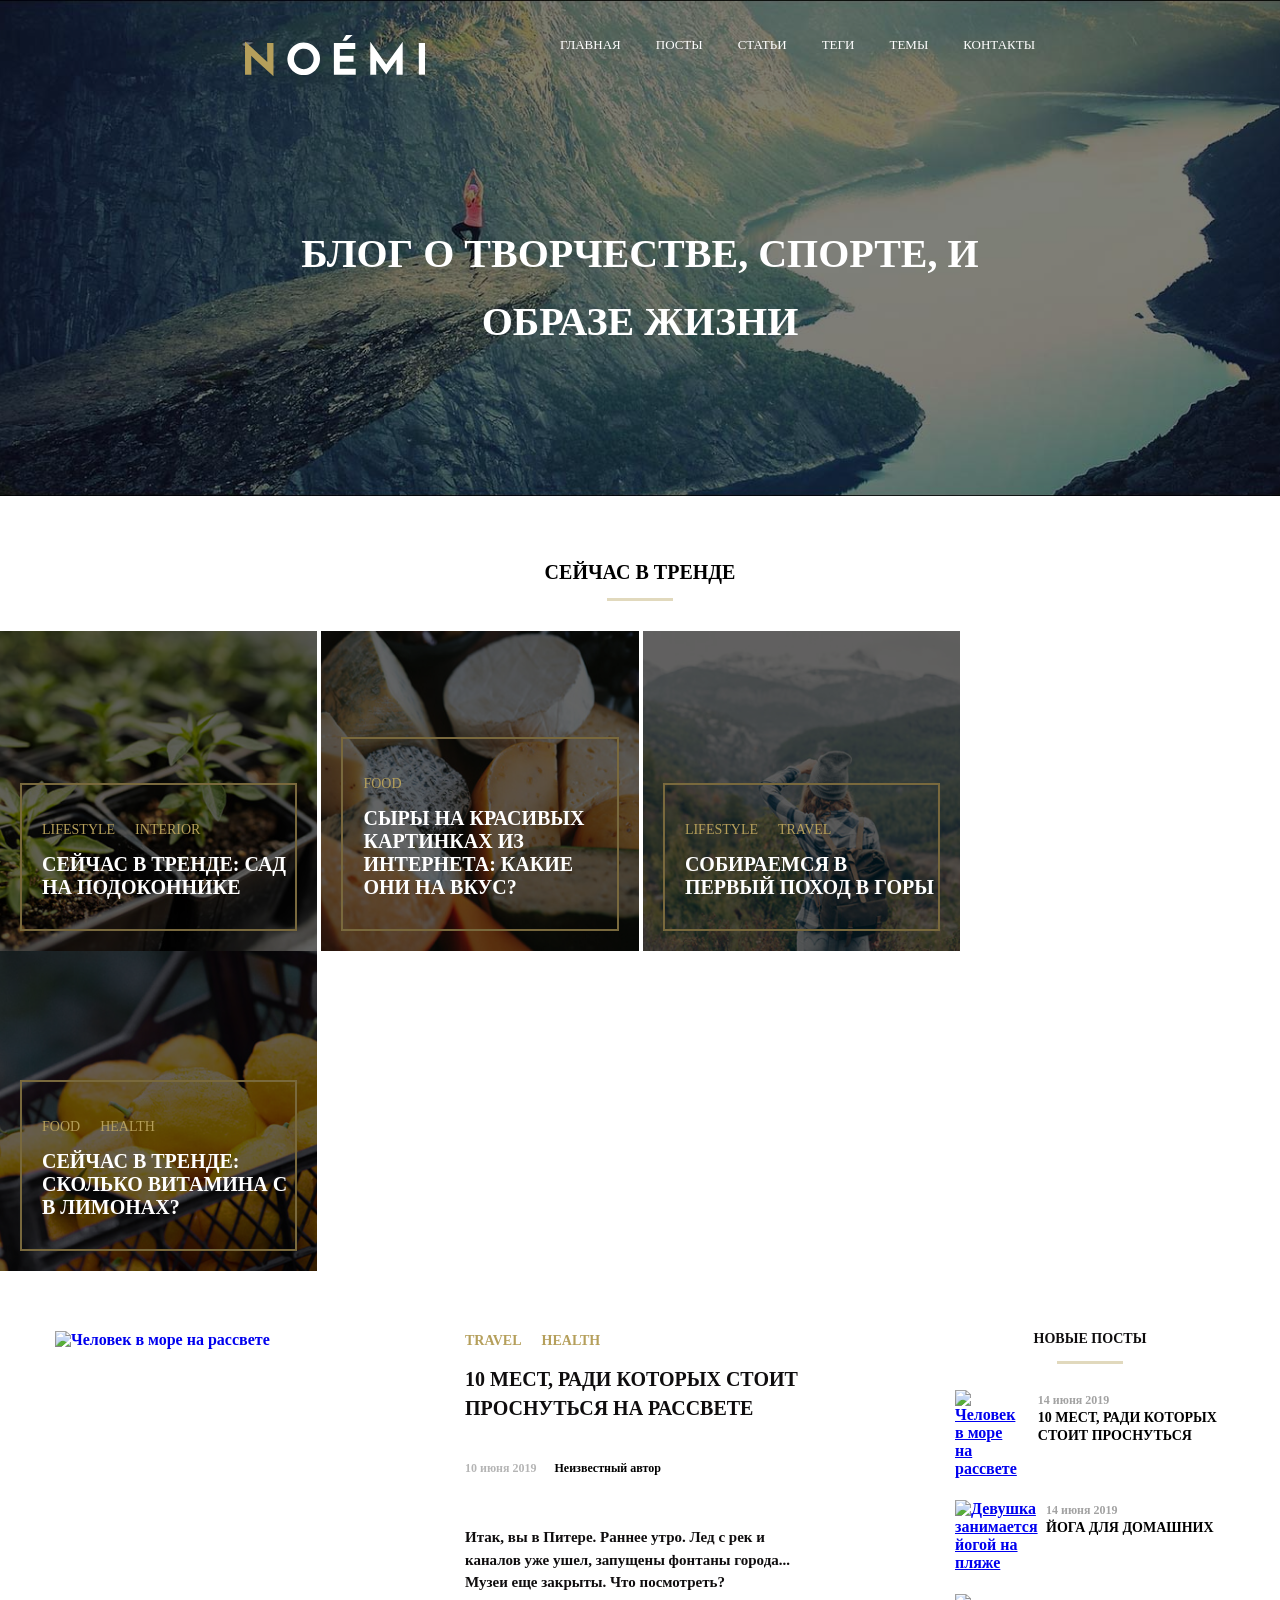
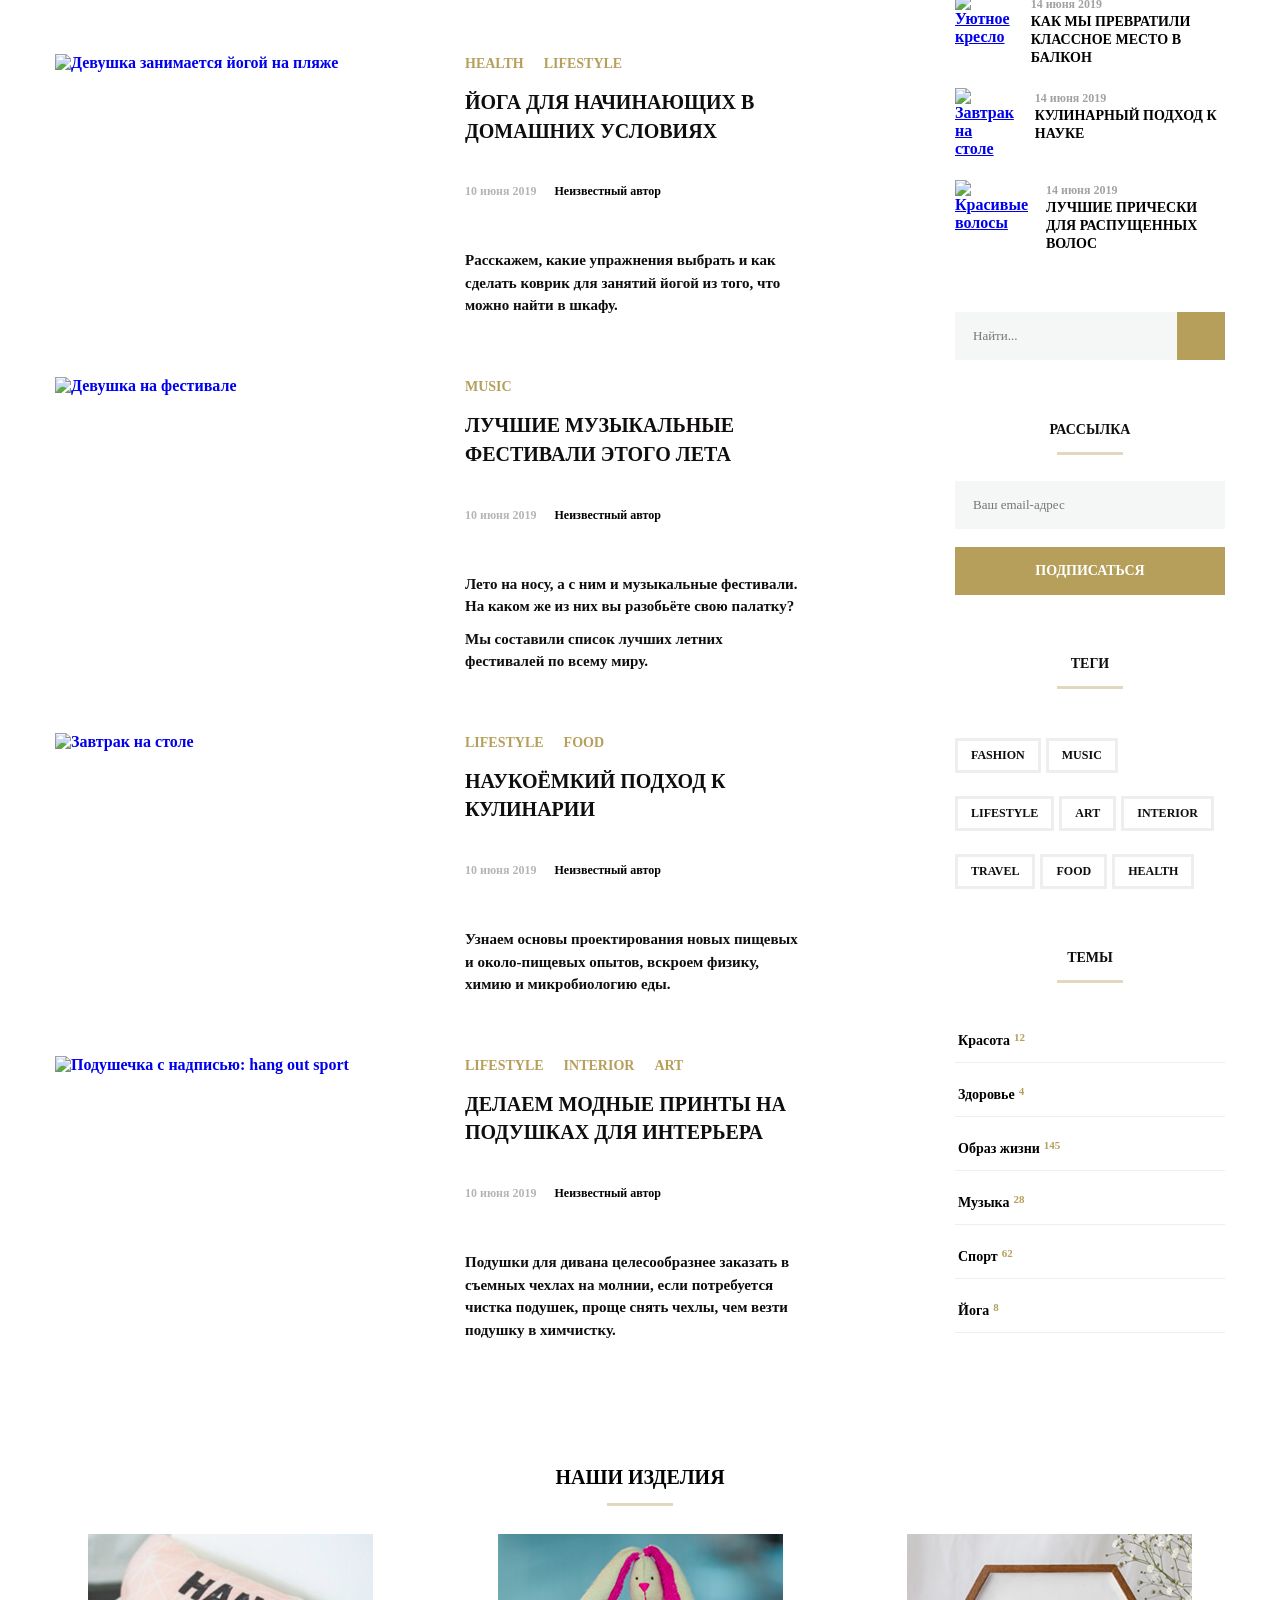
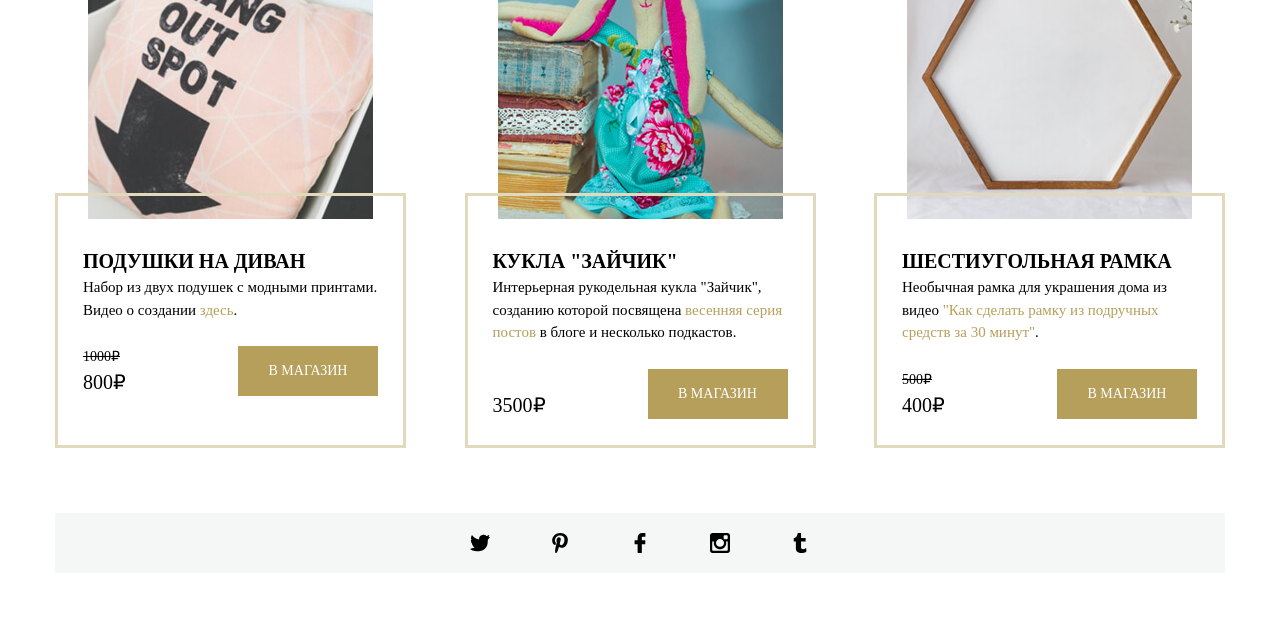
==== commit 73d5bae3: "Add files via upload" ====
--- a/index.html
+++ b/index.html
@@ -14,7 +14,6 @@
         <a href="#0" class="logo">
             <img class="logo-img" src="svg\noemi-logo.svg" alt="логотип">
            <source srcset="images\banner-bg.jpg" alt="Логотип блока">
-           <link rel="stylesheet" href="css/style.css">
         </a>
         <nav class="header-menu-nav">
             <button class="menu-button">
--- a/css/style.css
+++ b/css/style.css
@@ -20,7 +20,6 @@
   
   .conteiner {
     margin: auto;
-    max-width: 1170px;
   }
   
   .header {
@@ -51,7 +50,7 @@
   .menu {
     max-width: 100%;
     display: flex;
-    justify-content: space-around;
+    justify-content: space-between;
     margin-top: 20px;
   }
 
@@ -60,7 +59,7 @@
       list-style-type: none;
   }
   
-  .logo-img {
+  .logo-img {   
     width: 180px;
   }
   
@@ -212,13 +211,13 @@
   
   .card-news {
     border: 2px solid #79693d;
-    
     margin: 20px;
     width: 100%;
   }
   
   .actual-news-title {
     display: flex;
+    flex-wrap: wrap;
     box-sizing: border-box;
     text-align: left;
     margin-left: 20px;
@@ -238,6 +237,7 @@
   }
   
   .actual-content:hover {
+    cursor: pointer;
     color: #66572f;
   }
   
@@ -266,7 +266,7 @@
   }
   
   .content {
-    width: 367px;
+    max-width: 367px;
     margin-left: 30px;
   }
   
@@ -413,7 +413,7 @@
     box-sizing: border-box;
     border: none;
     min-height: 48px;
-    width: 223px;
+    width: 222px;
     background-color: #f4f7f6;
     font-size: 13px;
     font-family: "OpenSans-Regular";
@@ -504,6 +504,9 @@
     align-content: space-between;
   }
   
+  .tag:hover {
+    color: #b59f5b;
+  }
   .menu-themes {
     list-style-type: none;
   }
@@ -607,7 +610,7 @@
   
   .product-button {
     width: 140px;
-    hight: 50px;
+    height: 50px;
     font-size: 14px;
     font-family: "OpenSans-Bold";
     color: #fff;
@@ -644,7 +647,7 @@
   .social-media {
     display: block;
     width: 25px;
-    higth: 25px;
+    height: 25px;
     padding: 30px 40px;
     background-repeat: no-repeat;
     background-position: center;
@@ -705,7 +708,7 @@
   .title-popup {
     text-transform: uppercase;
     font-size: 18px;
-    font-family: sans-bold;
+    font-family: "OpenSans-Bold";
     text-align: center;
   }
   
@@ -751,7 +754,7 @@
     height: auto;
     background-color: #ffffff;
     padding: 35px 35px;
-    font-family: sans-regular;
+    font-family: "OpenSans-Regular";
     font-size: 15px;
     line-height: 1.5;
   }
@@ -837,7 +840,7 @@
     padding-right: 18px;
     font-size: 15px;
     color: #989898;
-    font-family: sans-regular;
+    font-family: "OpenSans-Regular";
     line-height: 1.5;
     padding-top: 25px;
   }
@@ -855,7 +858,7 @@
     font-weight: 700;
     font-size: 12px;
     color: #ffffff;
-    font-family: sans-bold;
+    font-family: "OpenSans-Bold";
     cursor: pointer;
   }
   
@@ -875,8 +878,18 @@
     height: 20px;
     cursor: pointer;
   }
+
+ 
   
   @media (min-width: 1200px) {
+    .menu-list {
+      margin-right: 245px;
+    }
+  
+    .logo-img {
+    margin-left: 245px;
+    }
+
     .product {
       width: 30%;
     }
@@ -890,8 +903,8 @@
       min-height: 320px;
     }
   
-    .card-trend:nth-child(-n + 3) {
-      margin-right: 3px;
+    .card-trend: {
+      margin-right: 0.4%;
     }
   
     .basic-information {
@@ -910,6 +923,14 @@
   }
   
   @media (min-width: 641px) and (max-width: 1199px) {
+    .logo-img {
+      margin-left: 35px;
+    }
+
+    .menu-list {
+      margin-right: 35px;
+      }
+
     .two {
         background-image: url(../images/trend2.jpg);
         margin-right: 0px;
@@ -920,29 +941,25 @@
     }
   
     .card-trend:nth-child(odd) {
-      margin-right: 3px;
+      margin-right: 1%;
     }
   
     .card-trend {
-      width: 49.7%;
-      margin-bottom: 3px;
+      width: 49%;
+      margin-bottom: 1%;
     }
   
     .me-nu {
       justify-content: space-between;
     }
-  
-    .logo {
-      margin-left: 35px;
-    }
-  
-    .menu {
+
+    .menu-list {
       display: none;
     }
   
     .product-container {
       flex-wrap: wrap;
-      max-width: 768px;
+      max-width: 700px;
     }
   
     .product {
@@ -960,7 +977,7 @@
   
     .basic-information {
       justify-content: space-between;
-      max-width: 768px;
+      max-width: 700px;
     }
   
     .main {
@@ -977,27 +994,34 @@
       border-color: #eeeeee;
       padding-bottom: 17px;
     }
-  
+   
     .aside {
       width: 40%;
+      margin-left: 10%;
     }
   
     .icons {
-      max-width: 768px;
+      max-width: 700px;
     }
   }
   
   @media (max-width: 640px) and (orientation: landscape) {
   
     .card-trend  {
-      width: 49.7%;
-      margin-bottom: 3px;
+      width: 49%;
+      margin-bottom: 1%;
     }
   }
   
   @media (max-width: 640px) {
+    
+    .menu-list {
+      margin-right: 15px;
+    }
+
     .slogan {
-        font-size: 26px;
+      font-size: 26px;
+      max-width: 270px;
     }
 
     .header {
@@ -1011,21 +1035,20 @@
     .header-menu-nav {
       align-self: flex-end;
     }
-  
-    .menu {
+
+    .menu-button {
+      margin-top: 30px;
+      margin-right: 15px;
+    }
+  
+    .menu-list {
       display: none;
     }
   
-    .logo {
+    .logo-img {
+      margin-left: 45px;
       display: block;
-      margin-left: auto;
-      margin-right: auto;
       margin-top: 90px;
-    }
-  
-    .logo-img {
-      min-width: 270px;
-      height: 50px;
     }
   
     .card-trend  {
@@ -1063,7 +1086,7 @@
     }
   
     .aside {
-      max-width: 330px;
+      max-width: 90%;
       margin-left: auto;
       margin-right: auto;
     }
@@ -1077,7 +1100,7 @@
     }
   
     .product {
-      width: 100%;
+      width: 90%;
       display: flex;
       margin-left: 5%;
       margin-top: 30px;
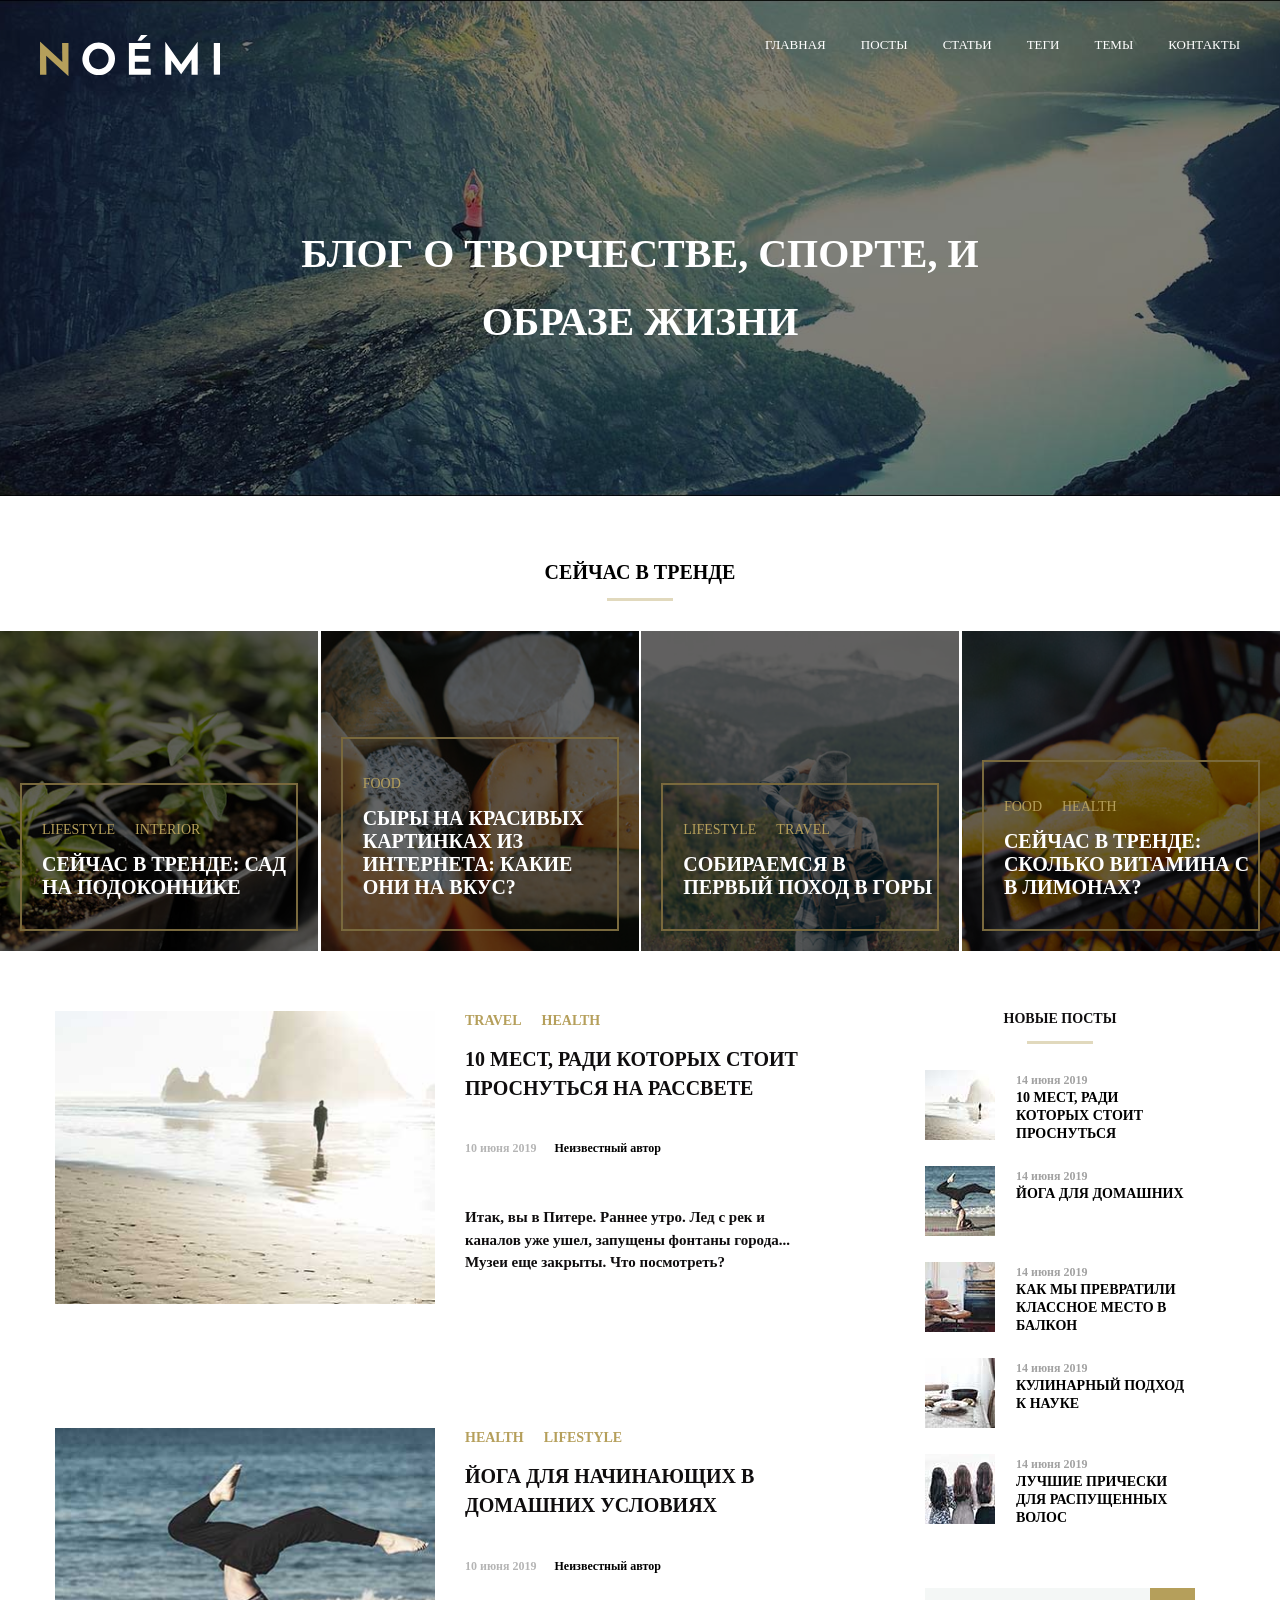
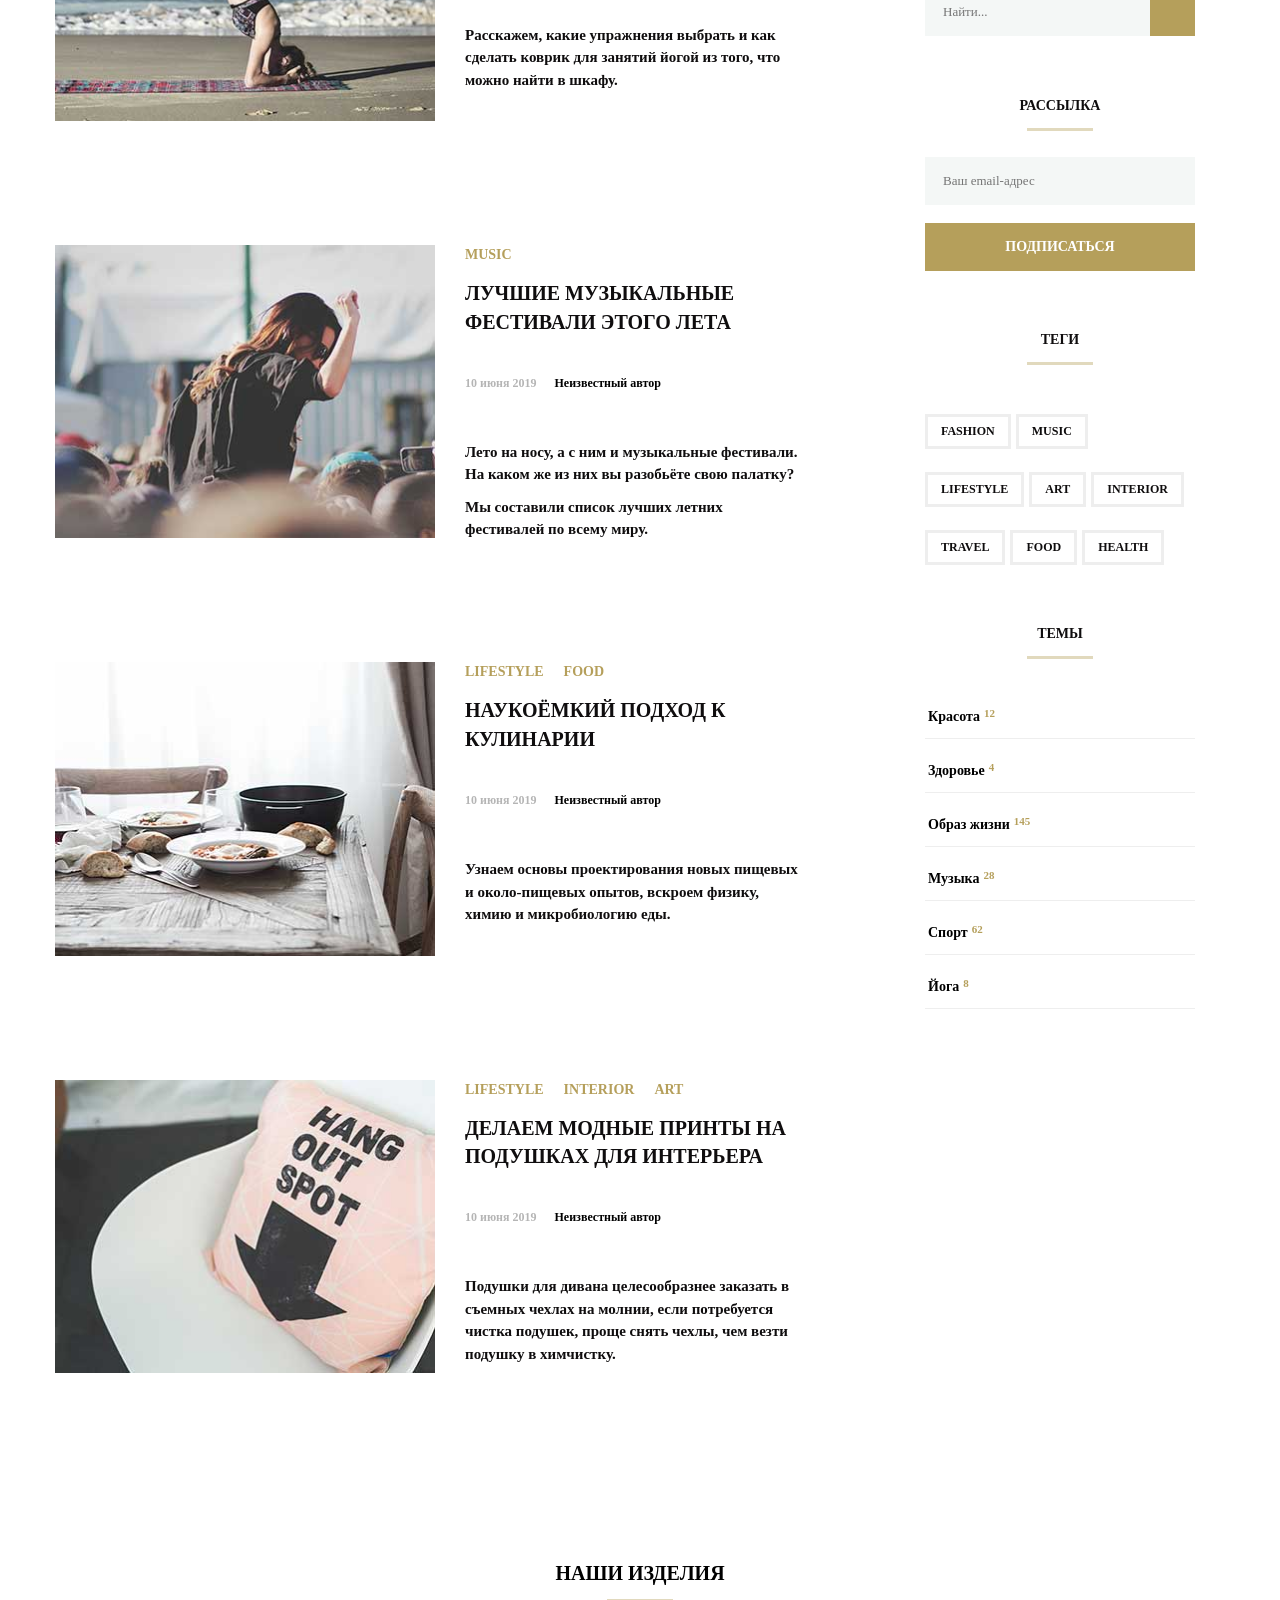
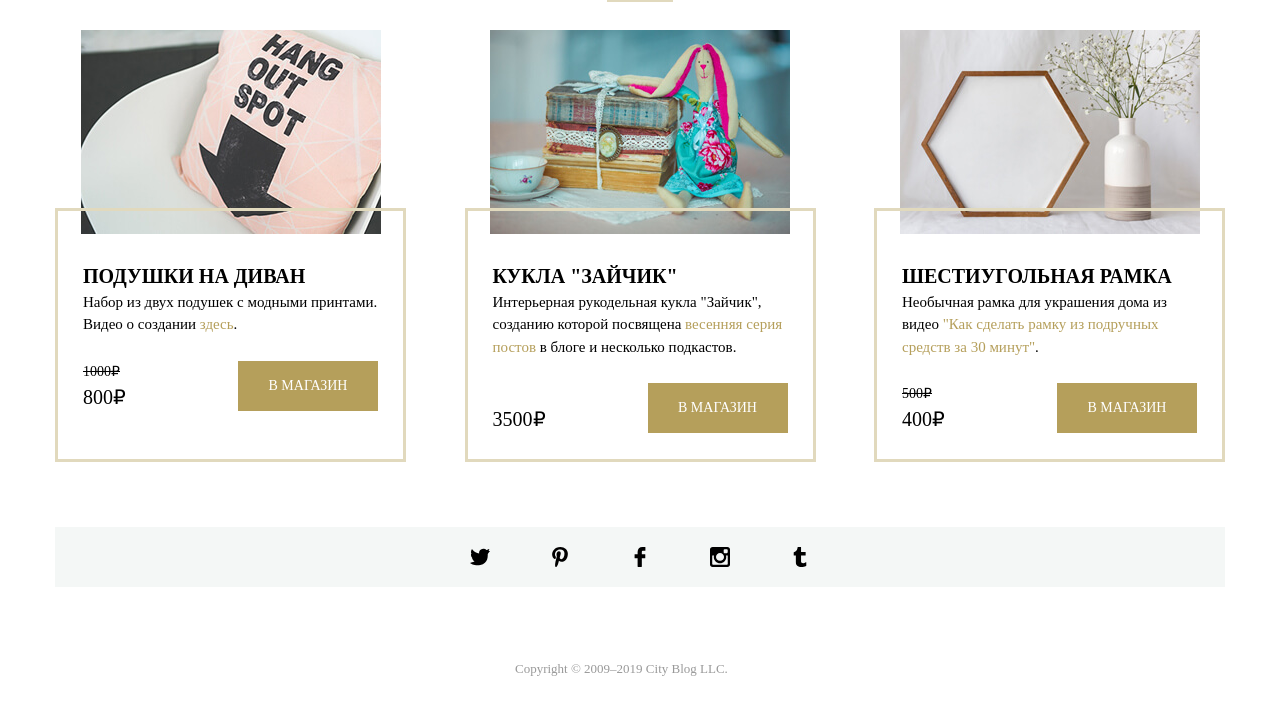
==== commit 11c66652: "Add files via upload внесла исправления" ====
--- a/index.html
+++ b/index.html
@@ -1,538 +1,636 @@
-<!DOCTYPE html>
-<html lang="en">
-<head>
-    <meta charset="UTF-8">
-    <meta http-equiv="X-UA-Compatible" content="IE=edge">
-    <meta name="viewport" content="width=device-width, initial-scale=1.0">
-    <link rel="stylesheet" href="css/style.css">
-    <title>Document</title>
-</head>
-<body>
-    <header class="header">
-      <div class="conteiner">
-      <div class="menu">
-        <a href="#0" class="logo">
-            <img class="logo-img" src="svg\noemi-logo.svg" alt="логотип">
-           <source srcset="images\banner-bg.jpg" alt="Логотип блока">
-        </a>
-        <nav class="header-menu-nav">
-            <button class="menu-button">
-              <span></span>
-            </button>
-            <ul class="menu-list">
-              <li class="header-menu">
-                <a href="#0" class="menu-choice">Главная</a>
-              </li>
-              <li class="header-menu">
-                <a href="#0" class="menu-choice">Посты</a>
-              </li>
-              <li class="header-menu">
-                <a href="#0" class="menu-choice">Статьи</a>
-              </li>
-              <li class="header-menu">
-                <a href="#0" class="menu-choice">Теги</a>
-              </li>
-              <li class="header-menu">
-                <a href="#0" class="menu-choice">Темы</a>
-              </li>
-              <li class="header-menu">
-                <a href="#0" class="menu-choice">Контакты</a>
-              </li>
-            </ul>
-          </nav>
-        </div>
-        <h1 class="slogan">Блог о творчестве, спорте, и образе жизни</h1>
-      </div>
-    </header>
-    <h3 class="actual-news-header">сейчас в тренде</h3>
-    <section class="actual-news">
-      <article class="card-trend one">
-        <div class="card-news">
-          <ul class="actual-news-title">
-            <li class="content-block-list">
-              <a href="#0" class="paragraph">lifestyle</a>
-            </li>
-            <li class="content-block-list">
-              <a href="#0" class="paragraph">interior</a>
-            </li>
-          </ul>
-          <h2 class="actual-content">сейчас в тренде: сад <br> на подоконнике</h2>
-        </div>
-      </article>
-      <article class="card-trend two">
-        <div class="card-news">
-          <ul class="actual-news-title">
-            <li class="content-block-list">
-              <a href="#0" class="paragraph">food</a>
-            </li>
-          </ul>
-          <h2 class="actual-content">сыры на красивых картинках из интернета: какие они на вкус?</h2>
-        </div>
-      </article>
-      <article class="card-trend three">
-        <div class="card-news">
-          <ul class="actual-news-title">
-            <li class="content-block-list">
-              <a href="#0" class="paragraph">lifestyle</a>
-            </li>
-            <li class="content-block-list">
-              <a href="#0" class="paragraph">travel</a>
-            </li>
-          </ul>
-          <h2 class="actual-content">собираемся в первый поход в горы</h2>
-        </div>
-      </article>
-      <article class="card-trend four">
-        <div class="card-news">
-          <ul class="actual-news-title">
-            <li class="content-block-list">
-              <a href="#0" class="paragraph">food</a>
-            </li>
-            <li class="content-block-list">
-              <a href="#0" class="paragraph">health</a>
-            </li>
-          </ul>
-          <h2 class="actual-content">сейчас в тренде: сколько витамина С в лимонах?</h2>
-        </div>
-      </article>
-    </section>
-    <div class="basic-information">
-      <main class="main">
-        <section class="sec-tion">
-          <a href="#0" class="picture">
-            <img class="preview-img" src="https://netology-code.github.io/html-2-diploma/sources/images/last-post1.jpg" alt="Человек в море на рассвете">
-          </a>
-          <div class="content">
-            <ul class="news">
-              <li class="news-items">
-                <a href="#0" class="paragraph">travel</a>
-              </li>
-              <li class="item-one">
-                <a href="#0" class="paragraph">health</a>
-              </li>
-            </ul>
-            <h2 class="second-header">
-              <a href="#0" class="second-header-text">10 мест, ради которых стоит проснуться на рассвете</a>
-            </h2>
-            <div class="date-author">
-              <time class="date" datetime="2019-06-10">10 июня 2019</time>
-              <span class="author">Неизвестный автор</span>
-            </div>
-            <div class="main-text">
-              <p>
-                Итак, вы в Питере. Раннее утро. Лед с рек и каналов уже ушел, запущены фонтаны города... Музеи еще закрыты. Что посмотреть?
-              </p>
-            </div>
-          </div>
-        </section>
-        <section class="sec-tion">
-          <a href="#0" class="picture">
-            <img class="preview-img" src="https://netology-code.github.io/html-2-diploma/sources/images/last-post2.jpg" alt="Девушка занимается йогой на пляже">
-          </a>
-          <div class="content">
-            <ul class="news">
-              <li class="news-items item-one">
-                <a href="#0" class="paragraph">health</a>
-              </li>
-              <li class="news-items item-one">
-                <a href="#0" class="paragraph">lifestyle</a>
-              </li>
-            </ul>
-            <h2 class="second-header">
-              <a href="#0" class="second-header-text">йога для начинающих в домашних условиях</a>
-            </h2>
-            <div class="date-author">
-              <time class="date" datetime="2019-06-10">10 июня 2019</time>
-              <span class="author">Неизвестный автор</span>
-            </div>
-            <div class="main-text">
-              <p>
-                Расскажем, какие упражнения выбрать и как сделать коврик для занятий йогой из того, что можно найти в шкафу.
-              </p>
-            </div>
-          </div>
-        </section>
-        <section class="sec-tion">
-          <a href="#0" class="picture">
-            <img class="preview-img" src="https://netology-code.github.io/html-2-diploma/sources/images/last-post3.jpg" alt="Девушка на фестивале">
-          </a>
-          <div class="content">
-            <ul class="news">
-              <li class="news-items">
-                <a href="#0" class="paragraph">music</a>
-              </li>
-            </ul>
-            <h2 class="second-header">
-              <a href="#0" class="second-header-text">лучшие музыкальные фестивали этого лета</a>
-            </h2>
-            <div class="date-author">
-              <time class="date" datetime="2019-06-10">10 июня 2019</time>
-              <span class="author">Неизвестный автор</span>
-            </div>
-            <div class="main-text">
-              <p>
-                Лето на носу, а с ним и музыкальные фестивали. На каком же из них вы разобьёте свою палатку?
-              <div style="height:10px"></div>
-              Мы составили список лучших летних фестивалей по всему миру.
-              </p>
-            </div>
-          </div>
-        </section>
-        <section class="sec-tion">
-          <a href="#0" class="picture">
-            <img class="preview-img" src="https://netology-code.github.io/html-2-diploma/sources/images/last-post4.jpg" alt="Завтрак на столе">
-          </a>
-          <div class="content">
-            <ul class="news">
-              <li class="news-items item-one">
-                <a href="#0" class="paragraph">lifestyle</a>
-              </li>
-              <li class="item-one">
-                <a href="#0" class="paragraph">food</a>
-              </li>
-            </ul>
-            <h2 class="second-header">
-              <a href="#0" class="second-header-text">Наукоёмкий подход к кулинарии</a>
-            </h2>
-            <div class="date-author">
-              <time class="date" datetime="2019-06-10">10 июня 2019</time>
-              <span class="author">Неизвестный автор</span>
-            </div>
-            <div class="main-text">
-              <p>
-                Узнаем основы проектирования новых пищевых и около-пищевых опытов, вскроем физику, химию и микробиологию еды.
-              </p>
-            </div>
-          </div>
-        </section>
-        <section class="sec-tion">
-          <a href="#0" class="picture">
-            <img class="preview-img" src="https://netology-code.github.io/html-2-diploma/sources/images/last-post5.jpg" alt="Подушечка с надписью: hang out sport">
-          </a>
-          <div class="content">
-            <ul class="news">
-              <li class="news-items">
-                <a href="#0" class="paragraph">lifestyle</a>
-              </li>
-              <li class="item-one">
-                <a href="#0" class="paragraph">interior</a>
-              </li>
-              <li class="item-one">
-                <a href="#0" class="paragraph">art</a>
-              </li>
-            </ul>
-            <h2 class="second-header">
-              <a href="#0" class="second-header-text">делаем модные принты на подушках для интерьера</a>
-            </h2>
-            <div class="date-author">
-              <time class="date" datetime="2019-06-10">10 июня 2019</time>
-              <span class="author">Неизвестный автор</span>
-            </div>
-            <div class="main-text">
-              <p>
-                Подушки для дивана целесообразнее заказать в съемных чехлах на молнии, если потребуется чистка подушек, проще снять чехлы, чем везти подушку в химчистку.
-              </p>
-            </div>
-          </div>
-        </section>
-      </main>
-      <aside class="aside">
-        <section class="new-posts">
-          <h3 class="caption">новые посты</h3>
-          <article class="post">
-            <a href="#0" class="picture-two">
-              <img class="image" src="https://netology-code.github.io/html-2-diploma/sources/images/2.jpg" alt="Человек в море на рассвете">
-            </a>
-            <div class="con-tent">
-              <time class="d-ate" datetime="2019-06-14">14 июня 2019</time>
-              <h4 class="sec-ond-header">
-                <a href="#0" class="sec-ond-header-text">10 мест, ради которых стоит проснуться</a>
-              </h4>
-            </div>
-          </article>
-          <article class="post">
-            <a href="#0" class="picture-two">
-              <img class="image" src="https://netology-code.github.io/html-2-diploma/sources/images/151.jpg" alt="Девушка занимается йогой на пляже">
-            </a>
-            <div class="con-tent">
-              <time class="d-ate" datetime="2019-06-14">14 июня 2019</time>
-              <h4 class="sec-ond-header">
-                <a href="#0" class="sec-ond-header-text">Йога для домашних</a>
-              </h4>
-            </div>
-          </article>
-          <article class="post">
-            <a href="#0" class="picture-two">
-              <img class="image" src="https://netology-code.github.io/html-2-diploma/sources/images/45.jpg" alt="Уютное кресло">
-            </a>
-            <div class="con-tent">
-              <time class="d-ate" datetime="2019-06-14">14 июня 2019</time>
-              <h4 class="sec-ond-header">
-                <a href="#0" class="sec-ond-header-text">как мы превратили классное место в балкон</a>
-              </h4>
-            </div>
-          </article>
-          <article class="post">
-            <a href="#0" class="picture-two">
-              <img class="image" src="https://netology-code.github.io/html-2-diploma/sources/images/501.jpg" alt="Завтрак на столе">
-            </a>
-            <div class="con-tent">
-              <time class="d-ate" datetime="2019-06-14">14 июня 2019</time>
-              <h4 class="sec-ond-header">
-                <a href="#0" class="sec-ond-header-text">Кулинарный подход к науке</a>
-              </h4>
-            </div>
-          </article>
-          <article class="post">
-            <a href="#0" class="picture-two">
-              <img class="image" src="https://netology-code.github.io/html-2-diploma/sources/images/7.jpg" alt="Красивые волосы">
-            </a>
-            <div class="con-tent">
-              <time class="d-ate" datetime="2019-06-14">14 июня 2019</time>
-              <h4 class="sec-ond-header">
-                <a href="#0" class="sec-ond-header-text">Лучшие прически для распущенных волос</a>
-              </h4>
-            </div>
-          </article>
-        </section>
-        <section class="find-button">
-          <form class="to-find">
-            <label class="write">
-              <span class="entry-field">поле ввода:поиск</span>
-              <input class="field" type="text" placeholder="Найти...">
-            </label>
-            <button class="search-button" name="Кнопка поиска">
-              <span class="entry-field">Кнопка ввода:поиск</span>
-            </button>
-          </form>
-        </section>
-        <section class="mailing-list">
-          <h3 class="caption">рассылка</h3>
-          <div class="mailing">
-            <form class="to-fi-nd">
-              <label class="wri-te">
-                <span class="entry-field">Кнопка ввода:email</span>
-                <input class="fi-eld" type="email" placeholder="Ваш email-адрес" required>
-              </label>
-              <button class="search-but-ton" type="button" name="Кнопка подписаться">Подписаться</button>
-            </form>
-          </div>
-        </section>
-        <section class="tags">
-          <h3 class="caption">теги</h3>
-          <ul class="menu-tags">
-            <li class="menu-section-tegs">
-              <a href="#0" class="tag">fashion</a>
-            </li>
-            <li class="menu-section-tegs">
-              <a href="#0" class="tag">music</a>
-            </li>
-            <li class="menu-section-tegs">
-              <a href="#0" class="tag">lifestyle</a>
-            </li>
-            <li class="menu-section-tegs">
-              <a href="#0" class="tag">art</a>
-            </li>
-            <li class="menu-section-tegs">
-              <a href="#0" class="tag">interior</a>
-            </li>
-            <li class="menu-section-tegs">
-              <a href="#0" class="tag">travel</a>
-            </li>
-            <li class="menu-section-tegs">
-              <a href="#0" class="tag">food</a>
-            </li>
-            <li class="menu-section-tegs">
-              <a href="#0" class="tag">health</a>
-            </li>
-          </ul>
-        </section>
-        <section class="themes">
-          <h3 class="caption">темы</h3>
-          <ul class="menu-themes">
-            <li class="menu-section-themes">
-              <a href="#0" class="theme">Красота</a>
-              <span class="quantity">12</span>
-            </li>
-            <li class="menu-section-themes">
-              <a href="#0" class="theme">Здоровье</a>
-              <span class="quantity">4</span>
-            </li>
-            <li class="menu-section-themes">
-              <a href="#0" class="theme">Образ жизни</a>
-              <span class="quantity">145</span>
-            </li>
-            <li class="menu-section-themes">
-              <a href="#0" class="theme">Музыка</a>
-              <span class="quantity">28</span>
-            </li>
-            <li class="menu-section-themes">
-              <a href="#0" class="theme">Спорт</a>
-              <span class="quantity">62</span>
-            </li>
-            <li class="menu-section-themes">
-              <a href="#0" class="theme">Йога</a>
-              <span class="quantity">8</span>
-            </li>
-          </ul>
-        </section>
-      </aside>
-    </div>
-    <h3 class="actual-news-header">наши изделия</h3>
-    <section class="product-container">
-      <article class="product">
-        <picture class="product-picture">
-          <source srcset="images\shop-item-mobile1.jpg" media="(max-width: 640px)">
-          <source srcset="images\shop-item-tablet1.jpg" media="(min-width: 641px and max-width: 1199px)">
-          <source srcset="images\shop-item-desk1.jpg" media="(min-width: 1200px)">
-          <img src="images\shop-item-desk1.jpg" alt="Подушечка с надписью: hang out sport">
-        </picture>
-        <div class="content-product">
-          <h3 class="header-product">подушки на диван</h3>
-          <p class="product-text">
-            Набор из двух подушек с модными принтами. Видео о создании <a class="product-link" href="#0">здесь</a>.
-          </p>
-          <footer class="footer-product">
-            <div class="product-prices">
-              <span class="product-price">
-                <span class="product-price-old">1000₽</span>
-              </span>
-              <span class="product-price">
-                <span class="product-price-value">800₽</span>
-              </span>
-            </div>
-            <button class="product-button" type="button">в магазин</button>
-          </footer>
-        </div>
-      </article>
-      <article class="product">
-        <picture class="product-picture">
-          <source srcset="images\shop-item-mobile2.jpg" media="(max-width: 640px)">
-          <source srcset="images\shop-item-tablet2.jpg" media="(min-width: 641px and max-width: 1199px)">
-          <source srcset="images\shop-item-desk2.jpg" media="(min-width: 1200px)">
-          <img src="images\shop-item-desk2.jpg" alt="кукла">
-        </picture>
-        <div class="content-product">
-          <h3 class="header-product">кукла "зайчик"</h3>
-          <p class="product-text">
-            Интерьерная рукодельная кукла "Зайчик", созданию которой посвящена <a class="product-link" href="#0">весенняя серия постов</a> в блоге и несколько подкастов.
-          </p>
-          <footer class="footer-product">
-            <div class="product-prices">
-              <span class="product-price">
-                <span class="product-price-old"><br></span>
-              </span>
-              <span class="product-price">
-                <span class="product-price-value">3500₽</span>
-              </span>
-            </div>
-            <button class="product-button" type="button">в магазин</button>
-          </footer>
-        </div>
-      </article>
-      <article class="product">
-        <picture class="product-picture">
-          <source srcset="images\shop-item-mobile3.jpg" media="(max-width: 640px)">
-          <source srcset="images\shop-item-tablet3.jpg" media="(min-width: 641px and max-width: 1199px)">
-          <source srcset="images\shop-item-desk3.jpg" media="(min-width: 1200px)">
-          <img src="images\shop-item-desk3.jpg" alt="Шестиугольная рамка">
-        </picture>
-        <div class="content-product">
-          <h3 class="header-product">шестиугольная рамка</h3>
-          <p class="product-text">
-            Необычная рамка для украшения дома из видео <a class="product-link" href="#0">"Как сделать рамку из подручных средств за 30 минут"</a>.
-          </p>
-          <footer class="footer-product">
-            <div class="product-prices">
-              <span class="product-price">
-                <span class="product-price-old">500₽</span>
-              </span>
-              <span class="product-price">
-                <span class="product-price-value">400₽</span>
-              </span>
-            </div>
-            <button class="product-button" type="button">в магазин</button>
-          </footer>
-        </div>
-      </article>
-    </section>
-    <footer class="footer">
-      <div class="basement">
-        <address class="icons">
-          <ul class="ic-ons">
-            <li class="icon">
-              <a href="twitter" class="social-media twitter">
-                <span class="media">ссылка на профиль компании twitter</span>
-              </a>
-            </li>
-            <li class="icon">
-              <a href="pinterest" class="social-media pinterest">
-                <span class="media">ссылка на профиль компании pinterest"</span>
-              </a>
-            </li>
-            <li class="icon">
-              <a href="facebook" class="social-media facebook">
-                <span class="media">cсылка на профиль компании в facebook</span>
-              </a>
-            </li>
-            <li class="icon">
-              <a href="instagram" class="social-media instagram">
-                <span class="media">cсылка на профиль компании в instagram</span>
-              </a>
-            </li>
-            <li class="icon">
-              <a href="tumblr" class="social-media tumblr">
-                <span class="media">ссылка на профиль компании tumblr</span>
-              </a>
-            </li>
-          </ul>
-        </address>
-        <a href="#0" class="copuright">
-          <p class="signature">Copyright © 2009–2019 City Blog LLC.</p>
-        </a>
-      </div>
-    </footer>
-  <div class="popup_hidden">
-        <div class="popup-container">
-          <button class="button-close" type="button"></button>
-          <div class="popup-contant">
-            <form class="popup-form">
-              <header class="popup-header">
-                <h3 class="title-popup">ваш фидбек</h3>
-              </header>
-              <div class="form-group">
-                <label class="popup-choice">
-                  <span class="label-text">Как часто Вы заходите на сайт?</span>
-                  <select class="select">
-                    <option value="everyday" selected>Почти каждый день</option>
-                    <option value="once">Раз в неделю</option>
-                    <option value="first">Я здесь впервые</option>
-                  </select>
-                </label>
-              </div>
-              <div class="form-group form-radio-group">
-                <span class="label-text">Вы подписаны на e-mail рассылку?</span>
-                <label class="radio-group">
-                  <input type="radio" name="radio-group" class="radio">
-                  <span class="radio-group-text">Да</span>
-                </label>
-                <label class="radio-group">
-                  <input type="radio" name="radio-group" class="radio">
-                  <span class="radio-group-text">Нет</span>
-                </label>
-              </div>
-              <div class="form-group">
-                <label class="field-group">
-                  <span class="label-text">Расскажите, какой контент Вы бы хотели видеть на нашем сайте?</span>
-                  <textarea class="field-textarea" placeholder="Может, больше рецептов?" required></textarea>
-                </label>
-              </div>
-              <div class="for-group">
-                <button class="button" type="button">Отправить</button>
-              </div>
-            </form>
-          </div>
-        </div>
-      </div>
-</body>
-</html>+<!DOCTYPE html>
+<html lang="en">
+  <head>
+    <meta charset="UTF-8" />
+    <meta http-equiv="X-UA-Compatible" content="IE=edge" />
+    <meta name="viewport" content="width=device-width, initial-scale=1.0" />
+    <link rel="stylesheet" href="css/style.css" />
+    <title>Document</title>
+  </head>
+  <body>
+    <header class="header">
+      <div class="conteiner">
+        <div class="menu">
+          <a href="#0" class="logo">
+            <img class="logo-img" src="svg\noemi-logo.svg" alt="логотип" />
+          </a>
+          <nav class="header-menu-nav">
+            <button class="menu-button">
+              <span></span>
+            </button>
+            <ul class="menu-list">
+              <li class="header-menu">
+                <a href="#0" class="menu-choice">Главная</a>
+              </li>
+              <li class="header-menu">
+                <a href="#0" class="menu-choice">Посты</a>
+              </li>
+              <li class="header-menu">
+                <a href="#0" class="menu-choice">Статьи</a>
+              </li>
+              <li class="header-menu">
+                <a href="#0" class="menu-choice">Теги</a>
+              </li>
+              <li class="header-menu">
+                <a href="#0" class="menu-choice">Темы</a>
+              </li>
+              <li class="header-menu">
+                <a href="#0" class="menu-choice">Контакты</a>
+              </li>
+            </ul>
+          </nav>
+        </div>
+        <h1 class="slogan">Блог о творчестве, спорте, и образе жизни</h1>
+      </div>
+    </header>
+    <h3 class="actual-news-header">сейчас в тренде</h3>
+    <section class="actual-news">
+      <article class="card-trend one">
+        <div class="card-news">
+          <ul class="actual-news-title">
+            <li class="content-block-list">
+              <a href="#0" class="paragraph">lifestyle</a>
+            </li>
+            <li class="content-block-list">
+              <a href="#0" class="paragraph">interior</a>
+            </li>
+          </ul>
+          <h2 class="actual-content">
+            сейчас в тренде: сад <br />
+            на подоконнике
+          </h2>
+        </div>
+      </article>
+      <article class="card-trend two">
+        <div class="card-news">
+          <ul class="actual-news-title">
+            <li class="content-block-list">
+              <a href="#0" class="paragraph">food</a>
+            </li>
+          </ul>
+          <h2 class="actual-content">
+            сыры на красивых картинках из интернета: какие они на вкус?
+          </h2>
+        </div>
+      </article>
+      <article class="card-trend three">
+        <div class="card-news">
+          <ul class="actual-news-title">
+            <li class="content-block-list">
+              <a href="#0" class="paragraph">lifestyle</a>
+            </li>
+            <li class="content-block-list">
+              <a href="#0" class="paragraph">travel</a>
+            </li>
+          </ul>
+          <h2 class="actual-content">собираемся в первый поход в горы</h2>
+        </div>
+      </article>
+      <article class="card-trend four">
+        <div class="card-news">
+          <ul class="actual-news-title">
+            <li class="content-block-list">
+              <a href="#0" class="paragraph">food</a>
+            </li>
+            <li class="content-block-list">
+              <a href="#0" class="paragraph">health</a>
+            </li>
+          </ul>
+          <h2 class="actual-content">
+            сейчас в тренде: сколько витамина С в лимонах?
+          </h2>
+        </div>
+      </article>
+    </section>
+    <div class="basic-information">
+      <main class="main">
+        <section class="sec-tion">
+          <a href="#0" class="picture">
+            <img
+              class="preview-img"
+              src="images\last-post1.jpg"
+              alt="Человек в море на рассвете"
+            />
+          </a>
+          <div class="content">
+            <ul class="news">
+              <li class="news-items">
+                <a href="#0" class="paragraph">travel</a>
+              </li>
+              <li class="item-one">
+                <a href="#0" class="paragraph">health</a>
+              </li>
+            </ul>
+            <h2 class="second-header">
+              <a href="#0" class="second-header-text"
+                >10 мест, ради которых стоит проснуться на рассвете</a
+              >
+            </h2>
+            <div class="date-author">
+              <time class="date" datetime="2019-06-10">10 июня 2019</time>
+              <span class="author">Неизвестный автор</span>
+            </div>
+            <div class="main-text">
+              <p>
+                Итак, вы в Питере. Раннее утро. Лед с рек и каналов уже ушел,
+                запущены фонтаны города... Музеи еще закрыты. Что посмотреть?
+              </p>
+            </div>
+          </div>
+        </section>
+        <section class="sec-tion">
+        <a href="#0" class="picture">
+          <img class="preview-img" src="images\last-post2.jpg" alt="Девушка занимается йогой на пляже">
+        </a>
+        <div class="content">
+          <ul class="news">
+            <li class="news-items item-one">
+              <a href="#0" class="paragraph">health</a>
+            </li>
+            <li class="news-items item-one">
+              <a href="#0" class="paragraph">lifestyle</a>
+            </li>
+          </ul>
+          <h2 class="second-header">
+            <a href="#0" class="second-header-text">йога для начинающих в домашних условиях</a>
+          </h2>
+          <div class="date-author">
+            <time class="date" datetime="2019-06-10">10 июня 2019</time>
+            <span class="author">Неизвестный автор</span>
+          </div>
+          <div class="main-text">
+            <p>
+              Расскажем, какие упражнения выбрать и как сделать коврик для занятий йогой из того, что можно найти в шкафу.
+            </p>
+          </div>
+        </div>
+      </section>
+      <section class="sec-tion">
+        <a href="#0" class="picture">
+          <img class="preview-img" src="images\last-post3.jpg" alt="Девушка на фестивале">
+        </a>
+        <div class="content">
+          <ul class="news">
+            <li class="news-items">
+              <a href="#0" class="paragraph">music</a>
+            </li>
+          </ul>
+          <h2 class="second-header">
+            <a href="#0" class="second-header-text">лучшие музыкальные фестивали этого лета</a>
+          </h2>
+          <div class="date-author">
+            <time class="date" datetime="2019-06-10">10 июня 2019</time>
+            <span class="author">Неизвестный автор</span>
+          </div>
+          <div class="main-text">
+            <p>
+              Лето на носу, а с ним и музыкальные фестивали. На каком же из них вы разобьёте свою палатку?
+            <div style="height:10px"></div>
+            Мы составили список лучших летних фестивалей по всему миру.
+            </p>
+          </div>
+        </div>
+      </section>
+      <section class="sec-tion">
+        <a href="#0" class="picture">
+          <img class="preview-img" src="images\last-post4.jpg" alt="Завтрак на столе">
+        </a>
+        <div class="content">
+          <ul class="news">
+            <li class="news-items item-one">
+              <a href="#0" class="paragraph">lifestyle</a>
+            </li>
+            <li class="item-one">
+              <a href="#0" class="paragraph">food</a>
+            </li>
+          </ul>
+          <h2 class="second-header">
+            <a href="#0" class="second-header-text">Наукоёмкий подход к кулинарии</a>
+          </h2>
+          <div class="date-author">
+            <time class="date" datetime="2019-06-10">10 июня 2019</time>
+            <span class="author">Неизвестный автор</span>
+          </div>
+          <div class="main-text">
+            <p>
+              Узнаем основы проектирования новых пищевых и около-пищевых опытов, вскроем физику, химию и микробиологию еды.
+            </p>
+          </div>
+        </div>
+      </section>
+      <section class="sec-tion">
+        <a href="#0" class="picture">
+          <img class="preview-img" src="images\last-post5.jpg" alt="Подушечка с надписью: hang out sport">
+        </a>
+        <div class="content">
+          <ul class="news">
+            <li class="news-items">
+              <a href="#0" class="paragraph">lifestyle</a>
+            </li>
+            <li class="item-one">
+              <a href="#0" class="paragraph">interior</a>
+            </li>
+            <li class="item-one">
+              <a href="#0" class="paragraph">art</a>
+            </li>
+          </ul>
+          <h2 class="second-header">
+            <a href="#0" class="second-header-text">делаем модные принты на подушках для интерьера</a>
+          </h2>
+          <div class="date-author">
+            <time class="date" datetime="2019-06-10">10 июня 2019</time>
+            <span class="author">Неизвестный автор</span>
+          </div>
+          <div class="main-text">
+            <p>
+              Подушки для дивана целесообразнее заказать в съемных чехлах на молнии, если потребуется чистка подушек, проще снять чехлы, чем везти подушку в химчистку.
+            </p>
+          </div>
+        </div>
+      </section>
+      </main>
+      <aside class="aside">
+        <section class="new-posts">
+          <h3 class="caption">новые посты</h3>
+          <article class="post">
+            <a href="#0" class="picture-two">
+              <img
+                class="image"
+                src="images\2.jpg"
+                alt="Человек в море на рассвете"
+              />
+            </a>
+            <div class="con-tent">
+              <time class="d-ate" datetime="2019-06-14">14 июня 2019</time>
+              <h4 class="sec-ond-header">
+                <a href="#0" class="sec-ond-header-text"
+                  >10 мест, ради которых стоит проснуться</a
+                >
+              </h4>
+            </div>
+          </article>
+          <article class="post">
+            <a href="#0" class="picture-two">
+              <img
+                class="image"
+                src="images\151.jpg"
+                alt="Девушка занимается йогой на пляже"
+              />
+            </a>
+            <div class="con-tent">
+              <time class="d-ate" datetime="2019-06-14">14 июня 2019</time>
+              <h4 class="sec-ond-header">
+                <a href="#0" class="sec-ond-header-text">Йога для домашних</a>
+              </h4>
+            </div>
+          </article>
+          <article class="post">
+            <a href="#0" class="picture-two">
+              <img
+                class="image"
+                src="images\45.jpg"
+                alt="Уютное кресло"
+              />
+            </a>
+            <div class="con-tent">
+              <time class="d-ate" datetime="2019-06-14">14 июня 2019</time>
+              <h4 class="sec-ond-header">
+                <a href="#0" class="sec-ond-header-text"
+                  >как мы превратили классное место в балкон</a
+                >
+              </h4>
+            </div>
+          </article>
+          <article class="post">
+            <a href="#0" class="picture-two">
+              <img
+                class="image"
+                src="images\501.jpg"
+                alt="Завтрак на столе"
+              />
+            </a>
+            <div class="con-tent">
+              <time class="d-ate" datetime="2019-06-14">14 июня 2019</time>
+              <h4 class="sec-ond-header">
+                <a href="#0" class="sec-ond-header-text"
+                  >Кулинарный подход к науке</a
+                >
+              </h4>
+            </div>
+          </article>
+          <article class="post">
+            <a href="#0" class="picture-two">
+              <img
+                class="image"
+                src="images\7.jpg"
+                alt="Красивые волосы"
+              />
+            </a>
+            <div class="con-tent">
+              <time class="d-ate" datetime="2019-06-14">14 июня 2019</time>
+              <h4 class="sec-ond-header">
+                <a href="#0" class="sec-ond-header-text"
+                  >Лучшие прически для распущенных волос</a>
+              </h4>
+            </div>
+          </article>
+        </section>
+        
+        <section class="find-button">
+          <form class="to-find">
+            <label class="write">
+              <span class="entry-field">поле ввода:поиск</span>
+              <input class="field" type="text" placeholder="Найти..." />
+            </label>
+            <button class="search-button" name="Кнопка поиска">
+              <span class="entry-field">Кнопка ввода:поиск</span>
+            </button>
+          </form>
+        </section>
+
+        <section class="mailing-list">
+          <h3 class="caption">рассылка</h3>
+          <div class="mailing">
+            <form class="to-fi-nd">
+              <label class="wri-te">
+                <span class="entry-field">Кнопка ввода:email</span>
+                <input
+                  class="fi-eld"
+                  type="email"
+                  placeholder="Ваш email-адрес"
+                  required
+                />
+              </label>
+              <button
+                class="search-but-ton"
+                type="button"
+                name="Кнопка подписаться"
+              >
+                Подписаться
+              </button>
+            </form>
+          </div>
+        </section>
+        <section class="tags">
+          <h3 class="caption">теги</h3>
+          <ul class="menu-tags">
+            <li class="menu-section-tegs">
+              <a href="#0" class="tag">fashion</a>
+            </li>
+            <li class="menu-section-tegs">
+              <a href="#0" class="tag">music</a>
+            </li>
+            <li class="menu-section-tegs">
+              <a href="#0" class="tag">lifestyle</a>
+            </li>
+            <li class="menu-section-tegs">
+              <a href="#0" class="tag">art</a>
+            </li>
+            <li class="menu-section-tegs">
+              <a href="#0" class="tag">interior</a>
+            </li>
+            <li class="menu-section-tegs">
+              <a href="#0" class="tag">travel</a>
+            </li>
+            <li class="menu-section-tegs">
+              <a href="#0" class="tag">food</a>
+            </li>
+            <li class="menu-section-tegs">
+              <a href="#0" class="tag">health</a>
+            </li>
+          </ul>
+        </section>
+        <section class="themes">
+          <h3 class="caption">темы</h3>
+          <ul class="menu-themes">
+            <li class="menu-section-themes">
+              <a href="#0" class="theme">Красота</a>
+              <span class="quantity">12</span>
+            </li>
+            <li class="menu-section-themes">
+              <a href="#0" class="theme">Здоровье</a>
+              <span class="quantity">4</span>
+            </li>
+            <li class="menu-section-themes">
+              <a href="#0" class="theme">Образ жизни</a>
+              <span class="quantity">145</span>
+            </li>
+            <li class="menu-section-themes">
+              <a href="#0" class="theme">Музыка</a>
+              <span class="quantity">28</span>
+            </li>
+            <li class="menu-section-themes">
+              <a href="#0" class="theme">Спорт</a>
+              <span class="quantity">62</span>
+            </li>
+            <li class="menu-section-themes">
+              <a href="#0" class="theme">Йога</a>
+              <span class="quantity">8</span>
+            </li>
+          </ul>
+        </section>
+      </aside>
+    </div>
+    <h3 class="actual-news-header">наши изделия</h3>
+    <section class="product-container">
+      <article class="product">
+        <picture class="product-picture">
+          <source
+            srcset="images\shop-item-mobile1.jpg"
+            media="(max-width: 640px)"
+          />
+          <source
+            srcset="images\shop-item-tablet1.jpg"
+            media="(min-width: 641px and max-width: 1199px)"
+          />
+          <source
+            srcset="images\shop-item-desk1.jpg"
+            media="(min-width: 1200px)"
+          />
+          <img
+            src="images\shop-item-desk1.jpg"
+            alt="Подушечка с надписью: hang out sport"
+          />
+        </picture>
+        <div class="content-product">
+          <h3 class="header-product">подушки на диван</h3>
+          <p class="product-text">
+            Набор из двух подушек с модными принтами. Видео о создании
+            <a class="product-link" href="#0">здесь</a>.
+          </p>
+          <footer class="footer-product">
+            <div class="product-prices">
+              <span class="product-price">
+                <span class="product-price-old">1000₽</span>
+              </span>
+              <span class="product-price">
+                <span class="product-price-value">800₽</span>
+              </span>
+            </div>
+            <button class="product-button" type="button">в магазин</button>
+          </footer>
+        </div>
+      </article>
+      <article class="product">
+        <picture class="product-picture">
+          <source
+            srcset="images\shop-item-mobile2.jpg"
+            media="(max-width: 640px)"
+          />
+          <source
+            srcset="images\shop-item-tablet2.jpg"
+            media="(min-width: 641px and max-width: 1199px)"
+          />
+          <source
+            srcset="images\shop-item-desk2.jpg"
+            media="(min-width: 1200px)"
+          />
+          <img src="images\shop-item-desk2.jpg" alt="кукла" />
+        </picture>
+        <div class="content-product">
+          <h3 class="header-product">кукла "зайчик"</h3>
+          <p class="product-text">
+            Интерьерная рукодельная кукла "Зайчик", созданию которой посвящена
+            <a class="product-link" href="#0">весенняя серия постов</a> в блоге
+            и несколько подкастов.
+          </p>
+          <footer class="footer-product">
+            <div class="product-prices">
+              <span class="product-price">
+                <span class="product-price-old"><br /></span>
+              </span>
+              <span class="product-price">
+                <span class="product-price-value">3500₽</span>
+              </span>
+            </div>
+            <button class="product-button" type="button">в магазин</button>
+          </footer>
+        </div>
+      </article>
+      <article class="product">
+        <picture class="product-picture">
+          <source
+            srcset="images\shop-item-mobile3.jpg"
+            media="(max-width: 640px)"
+          />
+          <source
+            srcset="images\shop-item-tablet3.jpg"
+            media="(min-width: 641px and max-width: 1199px)"
+          />
+          <source
+            srcset="images\shop-item-desk3.jpg"
+            media="(min-width: 1200px)"
+          />
+          <img src="images\shop-item-desk3.jpg" alt="Шестиугольная рамка" />
+        </picture>
+        <div class="content-product">
+          <h3 class="header-product">шестиугольная рамка</h3>
+          <p class="product-text">
+            Необычная рамка для украшения дома из видео
+            <a class="product-link" href="#0"
+              >"Как сделать рамку из подручных средств за 30 минут"</a
+            >.
+          </p>
+          <footer class="footer-product">
+            <div class="product-prices">
+              <span class="product-price">
+                <span class="product-price-old">500₽</span>
+              </span>
+              <span class="product-price">
+                <span class="product-price-value">400₽</span>
+              </span>
+            </div>
+            <button class="product-button" type="button">в магазин</button>
+          </footer>
+        </div>
+      </article>
+    </section>
+    <footer class="footer">
+      <div class="basement">
+        <address class="icons">
+          <ul class="ic-ons">
+            <li class="icon">
+              <a href="twitter" class="social-media twitter">
+                <span class="media">ссылка на профиль компании twitter</span>
+              </a>
+            </li>
+            <li class="icon">
+              <a href="pinterest" class="social-media pinterest">
+                <span class="media">ссылка на профиль компании pinterest"</span>
+              </a>
+            </li>
+            <li class="icon">
+              <a href="facebook" class="social-media facebook">
+                <span class="media">cсылка на профиль компании в facebook</span>
+              </a>
+            </li>
+            <li class="icon">
+              <a href="instagram" class="social-media instagram">
+                <span class="media"
+                  >cсылка на профиль компании в instagram</span
+                >
+              </a>
+            </li>
+            <li class="icon">
+              <a href="tumblr" class="social-media tumblr">
+                <span class="media">ссылка на профиль компании tumblr</span>
+              </a>
+            </li>
+          </ul>
+        </address>
+        <a href="#0" class="copuright">
+          <p class="signature">Copyright © 2009–2019 City Blog LLC.</p>
+        </a>
+      </div>
+    </footer>
+    <div class="popup_hidden">
+      <div class="popup-container">
+        <button class="button-close" type="button"></button>
+        <div class="popup-contant">
+          <form class="popup-form">
+            <header class="popup-header">
+              <h3 class="title-popup">ваш фидбек</h3>
+            </header>
+            <div class="form-group">
+              <label class="popup-choice">
+                <span class="label-text">Как часто Вы заходите на сайт?</span>
+                <select class="select">
+                  <option value="everyday" selected>Почти каждый день</option>
+                  <option value="once">Раз в неделю</option>
+                  <option value="first">Я здесь впервые</option>
+                </select>
+              </label>
+            </div>
+            <div class="form-group form-radio-group">
+              <span class="label-text">Вы подписаны на e-mail рассылку?</span>
+              <label class="radio-group">
+                <input type="radio" name="radio-group" class="radio" />
+                <span class="radio-group-text">Да</span>
+              </label>
+              <label class="radio-group">
+                <input type="radio" name="radio-group" class="radio" />
+                <span class="radio-group-text">Нет</span>
+              </label>
+            </div>
+            <div class="form-group">
+              <label class="field-group">
+                <span class="label-text"
+                  >Расскажите, какой контент Вы бы хотели видеть на нашем
+                  сайте?</span
+                >
+                <textarea
+                  class="field-textarea"
+                  placeholder="Может, больше рецептов?"
+                  required
+                ></textarea>
+              </label>
+            </div>
+            <div class="for-group">
+              <button class="button" type="button">Отправить</button>
+            </div>
+          </form>
+        </div>
+      </div>
+    </div>
+  </body>
+</html>
--- a/css/style.css
+++ b/css/style.css
@@ -1,1142 +1,1295 @@
-* {
-    margin: 0;
-    padding: 0;
-    box-sizing: border-box;
-  }
-  
-  @font-face {
-    font-family: "OpenSans-Regular";
-    src: url("https://netology-code.github.io/html-2-diploma/sources/fonts/OpenSans-Regular.woff");
-    font-style: normal;
-    font-weight: 400;
-  }
-  
-  @font-face {
-    font-family: "OpenSans-Bold";
-    src: url("https://netology-code.github.io/html-2-diploma/sources/fonts/OpenSans-Bold.woff");
-    font-style: normal;
-    font-weight: 400;
-  }
-  
-  .conteiner {
-    margin: auto;
-  }
-  
-  .header {
-    padding-top: 15px;
-    padding-bottom: 140px;
-    background-image: url(../images/banner-bg.jpg);
-    background-color: #000000;
-    width: 100%;
-    background-size: cover;
-    background-repeat: no-repeat;
-    background-position: center center;
-    position: relative;
-    z-index: 0;
-  }
-  
-  .header::after {
-    content: "";
-    position: absolute;
-    top: 0;
-    right: 0;
-    left: 0;
-    bottom: 0;
-    background-color: #000000;
-    opacity: 0.5;
-    z-index: -1;
-  }
-  
-  .menu {
-    max-width: 100%;
-    display: flex;
-    justify-content: space-between;
-    margin-top: 20px;
-  }
-
-  .menu-list {
-      display: flex;
-      list-style-type: none;
-  }
-  
-  .logo-img {   
-    width: 180px;
-  }
-  
-  .header-menu-nav {
-    margin: 0;
-    box-sizing: border-box;
-  }
-  
-  .menu-button {
-    position: relative;
-    width: 30px;
-    height: 30px;
-    display: block;
-    border: none;
-    padding-right: 30px;
-    background-color: transparent;
-    font-size: 25px;
-    cursor: pointer;
-    margin-right: 35px;
-  }
-  
-  .menu-button span,
-  .menu-button:after,
-  .menu-button:before {
-    height: 3px;
-    width: 100%;
-    position: absolute;
-    margin-right: 20px;
-    background-color: #ffffff;
-  }
-  
-  .menu-button span {
-    top: 14px;
-  }
-  
-  .menu-button:after,
-  .menu-button:before {
-    content: "";
-  }
-  
-  .menu-button:after {
-    bottom: 5px;
-  }
-  
-  .menu-button:before {
-    top: 5px;
-  }
-  
-  .header-menu:nth-child(n + 2) {
-    margin-left: 35px;
-  }
-  
-  .menu-choice {
-    text-decoration: none;
-    color: #ffffff;
-    text-transform: uppercase;
-    font-size: 13px;
-    font-family: "OpenSans-Regular";
-  }
-  
-  .menu-choice:hover {
-    text-decoration: underline;
-  }
-  
-  .slogan {
-    display: block;
-    color: #ffffff;
-    font-size: 40px;
-    font-family: "OpenSans-Bold";
-    margin-top: 140px;
-    margin-right: auto;
-    margin-left: auto;
-    max-width: 700px;
-    text-align: center;
-    text-transform: uppercase;
-    line-height: 1.7;
-    font-weight: 700px;
-  }
-  
-  .actual-news-header {
-    color: 0f0d0e;
-    text-transform: uppercase;
-    font-size: 20px;
-    font-family: "OpenSans-Bold";
-    text-align: center;
-    margin-top: 65px;
-    font-weight: 900;
-  }
-  
-  .actual-news-header::after {
-    content: "";
-    display: block;
-    width: 66px;
-    height: 3px;
-    background-color: #e1d9bd;
-    margin: 14px auto 28px auto;
-    position: relative;
-  }
-  
-  .actual-news {
-    width: 100%;
-    margin-top: 30px;
-    display: flex;
-    flex-wrap: wrap;
-  }
-  
-  .card-trend {
-    width: calc(25% - 3px);
-    background-color: #000;
-    position: relative;
-    z-index: 0;
-    display: flex;
-    align-items: flex-end;
-    background-repeat: no-repeat;
-    background-size: cover;
-    background-position: center center;
-  }
-  
-  .card-trend::after {
-    content: "";
-    position: absolute;
-    top: 0;
-    right: 0;
-    bottom: 0;
-    left: 0;
-    background-color: #000;
-    z-index: -1;
-    opacity: 0.6;
-  }
-  
-  .one {
-    background-image: url(../images/trend1.jpg);
-    margin-right: 4px;
-  }
-  
-  .two {
-    background-image: url(../images/trend2.jpg);
-    margin-right: 4px;
-  }
-  
-  .three {
-    background-image: url(../images/trend3.jpg);
-    margin-right: 4px;
-  }
-  
-  .four {
-    background-image: url(../images/trend4.jpg);
-  }
-  
-  .card-news {
-    border: 2px solid #79693d;
-    margin: 20px;
-    width: 100%;
-  }
-  
-  .actual-news-title {
-    display: flex;
-    flex-wrap: wrap;
-    box-sizing: border-box;
-    text-align: left;
-    margin-left: 20px;
-    margin-top: 35px;
-    list-style-type: none;
-  }
-  
-  .actual-content {
-    font-size: 20px;
-    font-family: "OpenSans-Bold";
-    color: #fff;
-    text-transform: uppercase;
-    margin-top: 15px;
-    text-align: left;
-    margin-left: 20px;
-    margin-bottom: 30px;
-  }
-  
-  .actual-content:hover {
-    cursor: pointer;
-    color: #66572f;
-  }
-  
-  .basic-information {
-    justify-content: space-between;
-    margin: 65px auto 0px auto;
-    max-width: 1170px;
-    display: flex;
-    font-weight: 900;
-  }
-  
-  .main {
-    width: 750px;
-  }
-  
-  .sec-tion {
-    display: flex;
-    padding-top: 0;
-    margin-bottom: 60px;
-  }
-  
-  .preview-img {
-    width: 380px;
-    float: left;
-    padding: 0px 0px 60px 0px;
-  }
-  
-  .content {
-    max-width: 367px;
-    margin-left: 30px;
-  }
-  
-  .news {
-    display: flex;
-    justify-content: start;
-    flex-wrap: wrap;
-    list-style-type: none;
-  }
-  
-  .paragraph {
-    text-decoration: none;
-    color: #b59f5b;
-    text-transform: uppercase;
-    font-size: 14px;
-    font-family: "OpenSans-Bold";
-    font-weight: 700px;
-    padding-right: 20px;
-  }
-  
-  .paragraph:hover {
-    text-decoration: underline;
-  }
-  
-  .second-header {
-    padding-top: 15px;
-    line-height: 1.2;
-  }
-  
-  .second-header-text {
-    text-decoration: none;
-    font-family: "OpenSans-Bold";
-    font-size: 20px;
-    color: #0f0d0e;
-    font-weight: 900px;
-    text-transform: uppercase;
-  }
-  
-  .second-header-text:hover {
-    color: #b59f5b;
-  }
-  
-  .date-author {
-    margin: 37px 0px 50px 0px;
-  }
-  
-  .date {
-    color: #b5b5b5;
-    font-size: 12px;
-    font-family: "OpenSans-Regular";
-    font-weight: 700px;
-  }
-  
-  .author {
-    font-size: 12px;
-    font-family: "OpenSans-Bold";
-    color: #000000;
-    font-weight: 900px;
-    margin-left: 14px;
-  }
-  
-  .main-text {
-    line-height: 1.5;
-    color: #0f0d0e;
-    font-family: "OpenSans-Regular";
-    font-size: 15px;
-    font-weight: 500px;
-  }
-  
-  .aside {
-    width: 272px;
-    margin-left: 120px;
-  }
-  
-  .caption {
-    color: #0f0d0e;
-    text-transform: uppercase;
-    font-size: 14px;
-    font-family: "OpenSans-Bold";
-    font-weight: 900px;
-    text-align: center;
-  }
-  
-  .caption::after {
-    content: "";
-    position: relative;
-    display: block;
-    width: 66px;
-    height: 3px;
-    background-color: #e1d9bd;
-    margin: 14px auto 26px auto;
-  }
-  
-  .post {
-    display: flex;
-    margin-bottom: 22px;
-  }
-  
-  .picture-two {
-    margin-right: 21px;
-    width: 70px;
-  }
-  
-  .d-ate {
-    color: #a2a2a2;
-    font-family: "OpenSans-Regular";
-    font-size: 12px;
-    font-weight: 700px;
-    margin-bottom: 10px;
-  }
-  
-  .sec-ond-header-text {
-    font-size: 14px;
-    font-family: "OpenSans-Bold";
-    text-decoration: none;
-    color: #000000;
-    text-transform: uppercase;
-    font-weight: 700px;
-  }
-  
-  .sec-ond-header-text:hover {
-    color: #b59f5b;
-  }
-  
-  .to-find {
-    display: flex;
-    width: 100%;
-    margin-top: 60px;
-    margin-bottom: 62px;
-  }
-  
-  .write {
-    flex-grow: 1;
-  }
-  
-  .entry-field {
-    width: 1px;
-    height: 1px;
-    position: absolute;
-    clip: rect(1px 1px 1px 1px);
-  }
-  
-  .field {
-    box-sizing: border-box;
-    border: none;
-    min-height: 48px;
-    width: 222px;
-    background-color: #f4f7f6;
-    font-size: 13px;
-    font-family: "OpenSans-Regular";
-    padding-left: 18px;
-    flex: 1 1 auto;
-  }
-  
-  .field:focus {
-    outline: 2px double #e1d9bd;
-  }
-  
-  .search-button {
-    min-height: 48px;
-    width: 48px;
-    background-color: #b59f5b;
-    border: none;
-    background-image: url("https://netology-code.github.io/html-2-diploma/sources/images/search.svg");
-    background-repeat: no-repeat;
-    background-size: 18px;
-    background-position: center;
-    cursor: pointer;
-  }
-  
-  .search-button:hover {
-    background-color: #000000;
-  }
-  
-  .fi-eld {
-    border: none;
-    min-height: 48px;
-    width: 100%;
-    background-color: #f4f7f6;
-    font-size: 13px;
-    font-family: "OpenSans-Regular";
-    padding-left: 18px;
-  }
-  
-  .fi-eld:focus {
-    outline: 2px double #e1d9bd;
-  }
-  
-  .search-but-ton {
-    min-height: 48px;
-    width: 100%;
-    border: none;
-    background-color: #b59f5b;
-    margin-top: 18px;
-    font-size: 14px;
-    font-family: "OpenSans-Bold";
-    color: #ffffff;
-    text-transform: uppercase;
-    cursor: pointer;
-    font-weight: 700;
-  }
-  
-  .search-but-ton:hover {
-    background-color: #000000;
-  }
-  
-  .tags {
-    margin: 61px 0px 61px 0px;
-    width: 100%;
-  }
-  
-  .menu-tags {
-    display: flex;
-    list-style-type: none;
-    flex-wrap: wrap;
-  }
-  
-  .menu-section-tegs {
-    margin-top: 23px;
-    margin-right: 5px;
-  }
-  
-  .tag {
-    display: block;
-    font-size: 12px;
-    font-family: "OpenSans-Bold";
-    color: #0f0d0e;
-    text-transform: uppercase;
-    text-decoration: none;
-    border: solid 3px;
-    border-color: #eeeeee;
-    padding: 7px 13px;
-    font-weight: 900px;
-    align-items: center;
-    align-content: space-between;
-  }
-  
-  .tag:hover {
-    color: #b59f5b;
-  }
-  .menu-themes {
-    list-style-type: none;
-  }
-  
-  .menu-section-themes {
-    border-style: none none solid none;
-    border-color: #eeeeee;
-    border-width: 1px;
-    padding: 22px 3px 13px 3px;
-  }
-  
-  .theme {
-    font-size: 14px;
-    font-family: "OpenSans-Bold";
-    color: #000000;
-    text-decoration: none;
-    font-weight: 900px;
-  }
-  
-  .theme:hover {
-    color: #b59f5b;
-  }
-  
-  .quantity {
-    display: inline-block;
-    color: #b59f5b;
-    font-size: 11px;
-    font-family: "OpenSans-Bold";
-    vertical-align: top;
-    font-weight: 700;
-  }
-  
-  .product-container {
-    max-width: 1170px;
-    display: flex;
-    height: 100%;
-    margin-left: auto;
-    margin-right: auto;
-    margin-bottom: 65px;
-    justify-content: space-between;
-  }
-  
-  .product {
-    display: flex;
-    flex-direction: column;
-    width: calc(33.3% - 47px);
-  }
-  
-  .product-picture {
-    text-align: center;
-  }
-  
-  .content-product {
-    margin-top: -30px;
-    padding: 50px 25px 25px;
-    border: 3px solid #e1d9bd;
-    line-height: 1.5;
-    position: relative;
-    height: 100%;
-  }
-  
-  .header-product {
-    font-size: 20px;
-    font-family: "OpenSans-Bold";
-    font-weight: 900px;
-    color: #000;
-    text-transform: uppercase;
-  }
-  
-  .product-text {
-    font-size: 15px;
-    font-family: "OpenSans-Regular";
-  }
-  
-  .product-link {
-    color: #b59f5b;
-    text-decoration: none;
-  }
-  
-  .footer-product {
-    display: flex;
-    justify-content: space-between;
-    margin-top: 25px;
-  }
-  
-  .product-price {
-    display: flex;
-    font-family: "OpenSans-Bold";
-    color: #000;
-    font-weight: 900px;
-  }
-  
-  .product-price-value {
-    font-size: 20px;
-  }
-  
-  .product-price-old {
-    font-size: 14px;
-    text-decoration: line-through;
-  }
-  
-  .product-button {
-    width: 140px;
-    height: 50px;
-    font-size: 14px;
-    font-family: "OpenSans-Bold";
-    color: #fff;
-    font-weight: 900px;
-    text-transform: uppercase;
-    background-color: #b59f5b;
-    border: none;
-    cursor: pointer;
-    padding: 15px 25px;
-  }
-  
-  .product-button:hover {
-    background-color: #000;
-  }
-  
-  .icons {
-    width: 1170px;
-    background-color: #f4f7f6;
-    margin-right: auto;
-    margin-left: auto;
-    margin-bottom: 74px;
-  }
-  
-  .basement {
-    margin-bottom: 40px;
-  }
-  
-  .ic-ons {
-    list-style-type: none;
-    display: flex;
-    justify-content: center;
-  }
-  
-  .social-media {
-    display: block;
-    width: 25px;
-    height: 25px;
-    padding: 30px 40px;
-    background-repeat: no-repeat;
-    background-position: center;
-    background-size: 20px;
-  }
-  
-  .twitter {
-    background-image: url(../svg/004-twitter.svg);
-  }
-  
-  .pinterest {
-    background-image: url(../svg/001-pinterest.svg);
-  }
-  
-  .facebook {
-    background-image: url(../svg/002-facebook-logo.svg);
-  }
-  
-  .instagram {
-    background-image: url(../svg/005-instagram.svg);
-  }
-  
-  .tumblr {
-    background-image: url(../svg/003-tumblr.svg);
-  }
-  
-  .media {
-    width: 1px;
-    height: 1px;
-    position: absolute;
-    clip: rect(1px 1px 1px 1px);
-  }
-  
-  .copuright {
-    width: 250px;
-    text-decoration: none;
-    display: block;
-     margin-right: auto;
-    margin-left: auto;
-  }
-  
-  .signature {
-    font-size: 13px;
-    font-family: "OpenSans-Bold";
-    color: #999999;
-    font-weight: 500px;
-  }
-  
-  
-  
-  
-  
-  .popup-container {
-    margin-top: auto;
-    margin-bottom: auto;
-  }
-  
-  .title-popup {
-    text-transform: uppercase;
-    font-size: 18px;
-    font-family: "OpenSans-Bold";
-    text-align: center;
-  }
-  
-  .title-popup::after {
-    content: "";
-    display: block;
-    position: relative;
-    margin-left: auto;
-    margin-right: auto;
-    margin-top: 10px;
-    margin-bottom: 25px;
-    width: 66px;
-    height: 3px;
-    background: #e1d9bd;
-  }
-  
-  .popup_hidden {
-    display: flex;
-    display: none;
-    justify-content: center;
-    position: fixed;
-    z-index: 9999;
-    top: 0;
-    right: 0;
-    bottom: 0;
-    left: 0;
-  }
-  
-  .popup_hidden:after {
-    content: "";
-    position: absolute;
-    top: 0;
-    right: 0;
-    left: 0;
-    bottom: 0;
-    background-color: #000000;
-    opacity: 0.7;
-    z-index: -1;
-  }
-  
-  .popup-contant {
-    width: 390px;
-    height: auto;
-    background-color: #ffffff;
-    padding: 35px 35px;
-    font-family: "OpenSans-Regular";
-    font-size: 15px;
-    line-height: 1.5;
-  }
-  
-  .form-group {
-    margin-bottom: 20px;
-  }
-  
-  .label-text {
-    width: 100%;
-  }
-  
-  .select {
-    display: inline-block;
-    box-sizing: border-box;
-    margin-top: 10px;
-    border: none;
-    height: 48px;
-    width: 100%;
-    appearance: none;
-    background-color: #f4f7f6;
-    background-image: url(../svg/form-arrows.svg);
-    background-repeat: no-repeat;
-    background-size: 10px;
-    background-position: right 10px center;
-    padding-left: 18px;
-    padding-right: 18px;
-    font-size: 15px;
-    color: #989898;
-  }
-  
-  .select:focus {
-    outline: 2px double #e1d9bd;
-  }
-  
-  .form-radio-group {
-    display: flex;
-    flex-wrap: wrap;
-  }
-  
-  .radio-group {
-    margin-right: 10px;
-    margin-top: 5px;
-  }
-  
-  .radio-group > input {
-    position: absolute;
-    z-index: -1;
-    opacity: 0;
-  }
-  
-  .radio-group > span {
-    display: inline-flex;
-    align-items: center;
-  }
-  
-  .radio-group > span::before {
-    content: "";
-    display: inline-block;
-    width: 1em;
-    height: 1em;
-    border-radius: 50%;
-    margin-right: 0.5em;
-    background-image: url(../svg/form-empty-circle.svg);
-    background-repeat: no-repeat;
-    background-position: center center;
-    background-size: 100%;
-  }
-  
-  .radio-group > input:checked + span::before {
-    background-image: url(../svg/form-circle.svg);
-  }
-  
-  .field-textarea {
-    margin-top: 10px;
-    width: 100%;
-    height: 135px;
-    resize: none;
-    outline: none;
-    border: none;
-    background-color: #f4f7f6;
-    padding-left: 18px;
-    padding-right: 18px;
-    font-size: 15px;
-    color: #989898;
-    font-family: "OpenSans-Regular";
-    line-height: 1.5;
-    padding-top: 25px;
-  }
-  
-  .field-textarea:focus {
-    outline: 2px double #e1d9bd;
-  }
-  
-  .button {
-    width: 100%;
-    height: 45px;
-    border: none;
-    background-color: #b59f5b;
-    text-transform: uppercase;
-    font-weight: 700;
-    font-size: 12px;
-    color: #ffffff;
-    font-family: "OpenSans-Bold";
-    cursor: pointer;
-  }
-  
-  .button:hover {
-    background: rgba(0, 0, 0, 0);
-    color: #b59f5b;
-    box-shadow: inset 0 0 0 3px #b59f5b;
-  }
-  
-  .button-close {
-    background-image: url(../svg/form-x.svg);
-    background-repeat: no-repeat;
-    background-color: transparent;
-    margin-left: 95%;
-    border: none;
-    width: 15px;
-    height: 20px;
-    cursor: pointer;
-  }
-
- 
-  
-  @media (min-width: 1200px) {
-    .menu-list {
-      margin-right: 245px;
-    }
-  
-    .logo-img {
-    margin-left: 245px;
-    }
-
-    .product {
-      width: 30%;
-    }
-  
-    .menu-button {
-      display: none;
-    }
-  
-    .card-trend {
-      width: 24.8%;
-      min-height: 320px;
-    }
-  
-    .card-trend: {
-      margin-right: 0.4%;
-    }
-  
-    .basic-information {
-      margin-top: 60px;
-    }
-  
-    .aside {
-      max-width: 270px;
-    }
-  }
-  
-  @media (min-width: 641px) and (max-width: 1199px) and (orientation: landscape) {
-    .card-trend {
-      width: 24.8%;
-    }
-  }
-  
-  @media (min-width: 641px) and (max-width: 1199px) {
-    .logo-img {
-      margin-left: 35px;
-    }
-
-    .menu-list {
-      margin-right: 35px;
-      }
-
-    .two {
-        background-image: url(../images/trend2.jpg);
-        margin-right: 0px;
-      }
-
-    .header {
-      background-image: url(../images/banner-bg-tablet.jpg);
-    }
-  
-    .card-trend:nth-child(odd) {
-      margin-right: 1%;
-    }
-  
-    .card-trend {
-      width: 49%;
-      margin-bottom: 1%;
-    }
-  
-    .me-nu {
-      justify-content: space-between;
-    }
-
-    .menu-list {
-      display: none;
-    }
-  
-    .product-container {
-      flex-wrap: wrap;
-      max-width: 700px;
-    }
-  
-    .product {
-      width: 45%;
-      display: flex;
-      justify-content: space-between;
-      margin-left: 2.5%;
-      margin-right: 2.5%;
-      margin-bottom: 10px;
-    }
-  
-    .product:nth-child(3) {
-      margin-top: 30px;
-    }
-  
-    .basic-information {
-      justify-content: space-between;
-      max-width: 700px;
-    }
-  
-    .main {
-      width: 50%;
-    }
-  
-    .sec-tion {
-      flex-wrap: wrap;
-    }
-  
-    .sec-tion:not(:last-child) {
-      border-style: none none solid none;
-      border-width: 3px;
-      border-color: #eeeeee;
-      padding-bottom: 17px;
-    }
-   
-    .aside {
-      width: 40%;
-      margin-left: 10%;
-    }
-  
-    .icons {
-      max-width: 700px;
-    }
-  }
-  
-  @media (max-width: 640px) and (orientation: landscape) {
-  
-    .card-trend  {
-      width: 49%;
-      margin-bottom: 1%;
-    }
-  }
-  
-  @media (max-width: 640px) {
-    
-    .menu-list {
-      margin-right: 15px;
-    }
-
-    .slogan {
-      font-size: 26px;
-      max-width: 270px;
-    }
-
-    .header {
-      background-image: url(../images/banner-mobile.jpg);
-    }
-  
-    .me-nu {
-      flex-direction: column-reverse;
-    }
-  
-    .header-menu-nav {
-      align-self: flex-end;
-    }
-
-    .menu-button {
-      margin-top: 30px;
-      margin-right: 15px;
-    }
-  
-    .menu-list {
-      display: none;
-    }
-  
-    .logo-img {
-      margin-left: 45px;
-      display: block;
-      margin-top: 90px;
-    }
-  
-    .card-trend  {
-      width: 100%;
-      margin: 0 0 3px;
-    }
-  
-    .basic-information {
-      justify-content: center;
-      max-width: 360px;
-      flex-wrap: wrap;
-      margin-top: 45px;
-      margin-left: auto;
-      margin-right: auto;
-    }
-  
-    .main {
-      width: 100%;
-    }
-  
-    .sec-tion {
-      width: 100%;
-      flex-wrap: wrap;
-    }
-  
-    .sec-tion:not(:last-child) {
-      border-style: none none solid none;
-      border-width: 3px;
-      border-color: #eeeeee;
-      padding-bottom: 17px;
-    }
-  
-    .picture {
-      width: 330px;
-    }
-  
-    .aside {
-      max-width: 90%;
-      margin-left: auto;
-      margin-right: auto;
-    }
-  
-    .product-container {
-      flex-wrap: wrap;
-      justify-content: center;
-      margin-left: auto;
-      margin-right: auto;
-      max-width: 360px;
-    }
-  
-    .product {
-      width: 90%;
-      display: flex;
-      margin-left: 5%;
-      margin-top: 30px;
-      margin-right: 5%;
-    }
-  
-    .icons {
-      max-width: 360px;
-    }
-  
-    .title-popup {
-      font-size: 13px;
-    }
-  
-    .popup-contant {
-      width: 330px;
-      font-size: 11px;
-    }
-  
-    .select {
-      font-size: 11px;
-    }
-  
-    .field-textarea {
-      font-size: 11px;
-    }
-  
-    .button {
-      height: 45px;
-      font-size: 11px;
-    }
-  
-    .button-close {
-      margin-left: 90%;
-      width: 35px;
-      height: 35px;
-    }
-  }
-  +* {
+  margin: 0;
+  padding: 0;
+  box-sizing: border-box;
+}
+
+@font-face {
+  font-family: "OpenSans-Regular";
+  src: url("https://netology-code.github.io/html-2-diploma/sources/fonts/OpenSans-Regular.woff");
+  font-style: normal;
+  font-weight: 400;
+}
+
+@font-face {
+  font-family: "OpenSans-Bold";
+  src: url("https://netology-code.github.io/html-2-diploma/sources/fonts/OpenSans-Bold.woff");
+  font-style: normal;
+  font-weight: 400;
+}
+
+.conteiner {
+  margin: auto;
+}
+
+.header {
+  padding-top: 15px;
+  padding-bottom: 140px;
+  background-image: url(../images/banner-bg.jpg);
+  background-color: #000000;
+  width: 100%;
+  margin-left: auto;
+  margin-right: auto;
+  background-size: cover;
+  background-repeat: no-repeat;
+  background-position: center center;
+  position: relative;
+  z-index: 0;
+}
+
+.header::after {
+  content: "";
+  position: absolute;
+  top: 0;
+  right: 0;
+  left: 0;
+  bottom: 0;
+  background-color: #000000;
+  opacity: 0.5;
+  z-index: -1;
+}
+
+.menu {
+  max-width: 100%;
+  display: flex;
+  justify-content: space-between;
+  margin-top: 20px;
+}
+
+.menu-list {
+  display: flex;
+  list-style-type: none;
+}
+
+.logo-img {
+  width: 180px;
+}
+
+.header-menu-nav {
+  margin: 0;
+  box-sizing: border-box;
+}
+
+.menu-button {
+  position: relative;
+  width: 30px;
+  height: 30px;
+  display: block;
+  border: none;
+  padding-right: 30px;
+  background-color: transparent;
+  font-size: 25px;
+  cursor: pointer;
+  margin-right: 35px;
+}
+
+.menu-button span,
+.menu-button:after,
+.menu-button:before {
+  height: 3px;
+  width: 100%;
+  position: absolute;
+  margin-right: 20px;
+  background-color: #ffffff;
+}
+
+.menu-button span {
+  top: 14px;
+}
+
+.menu-button:after,
+.menu-button:before {
+  content: "";
+}
+
+.menu-button:after {
+  bottom: 5px;
+}
+
+.menu-button:before {
+  top: 5px;
+}
+
+.header-menu:nth-child(n + 2) {
+  margin-left: 35px;
+}
+
+.menu-choice {
+  text-decoration: none;
+  color: #ffffff;
+  text-transform: uppercase;
+  font-size: 13px;
+  font-family: "OpenSans-Regular";
+}
+
+.menu-choice:hover {
+  text-decoration: underline;
+}
+
+.slogan {
+  display: block;
+  color: #ffffff;
+  font-size: 40px;
+  font-family: "OpenSans-Bold";
+  margin-top: 140px;
+  margin-right: auto;
+  margin-left: auto;
+  max-width: 700px;
+  text-align: center;
+  text-transform: uppercase;
+  line-height: 1.7;
+  font-weight: 700px;
+}
+
+.actual-news-header {
+  color: 0f0d0e;
+  text-transform: uppercase;
+  font-size: 20px;
+  font-family: "OpenSans-Bold";
+  text-align: center;
+  margin-top: 65px;
+  font-weight: 900;
+}
+
+.actual-news-header::after {
+  content: "";
+  display: block;
+  width: 66px;
+  height: 3px;
+  background-color: #e1d9bd;
+  margin: 14px auto 28px auto;
+  position: relative;
+}
+
+.actual-news {
+  width: 100%;
+  margin-right: auto;
+  margin-left: auto;
+  margin-top: 30px;
+  display: flex;
+  flex-wrap: wrap;
+}
+
+.card-trend {
+  width: calc(25% - 3px);
+  background-color: #000;
+  position: relative;
+  z-index: 0;
+  display: flex;
+  align-items: flex-end;
+  background-repeat: no-repeat;
+  background-size: cover;
+  background-position: center center;
+}
+
+.card-trend::after {
+  content: "";
+  position: absolute;
+  top: 0;
+  right: 0;
+  bottom: 0;
+  left: 0;
+  background-color: #000;
+  z-index: -1;
+  opacity: 0.6;
+}
+
+.one {
+  background-image: url(../images/trend1.jpg);
+}
+
+.two {
+  background-image: url(../images/trend2.jpg);
+}
+
+.three {
+  background-image: url(../images/trend3.jpg);
+}
+
+.four {
+  background-image: url(../images/trend4.jpg);
+}
+
+.card-news {
+  border: 2px solid #79693d;
+  margin: 20px;
+  width: 100%;
+}
+
+.actual-news-title {
+  display: flex;
+  flex-wrap: wrap;
+  box-sizing: border-box;
+  text-align: left;
+  margin-left: 20px;
+  margin-top: 35px;
+  list-style-type: none;
+}
+
+.actual-content {
+  font-size: 20px;
+  font-family: "OpenSans-Bold";
+  color: #fff;
+  text-transform: uppercase;
+  margin-top: 15px;
+  text-align: left;
+  margin-left: 20px;
+  margin-bottom: 30px;
+}
+
+.actual-content:hover {
+  cursor: pointer;
+  color: #66572f;
+}
+
+.basic-information {
+  margin: 65px auto 0px auto;
+  max-width: 1170px;
+  display: flex;
+  font-weight: 900;
+}
+
+.main {
+  width: 750px;
+}
+
+.sec-tion {
+  display: flex;
+  padding-top: 0;
+  margin-bottom: 60px;
+}
+
+.preview-img {
+  width: 380px;
+  padding: 0px 0px 60px 0px;
+}
+
+.content {
+  max-width: 367px;
+}
+
+.news {
+  display: flex;
+  justify-content: start;
+  flex-wrap: wrap;
+  list-style-type: none;
+}
+
+.paragraph {
+  text-decoration: none;
+  color: #b59f5b;
+  text-transform: uppercase;
+  font-size: 14px;
+  font-family: "OpenSans-Bold";
+  font-weight: 700px;
+  padding-right: 20px;
+}
+
+.paragraph:hover {
+  text-decoration: underline;
+}
+
+.second-header {
+  padding-top: 15px;
+  line-height: 1.2;
+}
+
+.second-header-text {
+  text-decoration: none;
+  font-family: "OpenSans-Bold";
+  font-size: 20px;
+  color: #0f0d0e;
+  font-weight: 900px;
+  text-transform: uppercase;
+}
+
+.second-header-text:hover {
+  color: #b59f5b;
+}
+
+.date-author {
+  margin: 37px 0px 50px 0px;
+}
+
+.date {
+  color: #b5b5b5;
+  font-size: 12px;
+  font-family: "OpenSans-Regular";
+  font-weight: 700px;
+}
+
+.author {
+  font-size: 12px;
+  font-family: "OpenSans-Bold";
+  color: #000000;
+  font-weight: 900px;
+  margin-left: 14px;
+}
+
+.main-text {
+  line-height: 1.5;
+  color: #0f0d0e;
+  font-family: "OpenSans-Regular";
+  font-size: 15px;
+  font-weight: 500px;
+}
+
+.aside {
+  width: 272px;
+}
+
+.caption {
+  color: #0f0d0e;
+  text-transform: uppercase;
+  font-size: 14px;
+  font-family: "OpenSans-Bold";
+  font-weight: 900px;
+  text-align: center;
+}
+
+.caption::after {
+  content: "";
+  position: relative;
+  display: block;
+  width: 66px;
+  height: 3px;
+  background-color: #e1d9bd;
+  margin: 14px auto 26px auto;
+}
+
+.post {
+  display: flex;
+  margin-bottom: 22px;
+}
+
+.picture-two {
+  margin-right: 21px;
+  width: 70px;
+}
+
+.d-ate {
+  color: #a2a2a2;
+  font-family: "OpenSans-Regular";
+  font-size: 12px;
+  font-weight: 700px;
+  margin-bottom: 10px;
+}
+
+.sec-ond-header-text {
+  font-size: 14px;
+  font-family: "OpenSans-Bold";
+  text-decoration: none;
+  color: #000000;
+  text-transform: uppercase;
+  font-weight: 700px;
+}
+
+.sec-ond-header-text:hover {
+  color: #b59f5b;
+}
+
+.fi-eld {
+  border: none;
+  min-height: 48px;
+  width: 100%;
+  background-color: #f4f7f6;
+  font-size: 13px;
+  font-family: "OpenSans-Regular";
+  padding-left: 18px;
+}
+
+.fi-eld:focus {
+  outline: 2px double #e1d9bd;
+}
+
+.search-but-ton {
+  min-height: 48px;
+  width: 100%;
+  border: none;
+  background-color: #b59f5b;
+  margin-top: 18px;
+  font-size: 14px;
+  font-family: "OpenSans-Bold";
+  color: #ffffff;
+  text-transform: uppercase;
+  cursor: pointer;
+  font-weight: 700;
+}
+
+.search-but-ton:hover {
+  background-color: #000000;
+}
+
+.tags {
+  margin: 61px 0px 61px 0px;
+  width: 100%;
+}
+
+.menu-tags {
+  display: flex;
+  list-style-type: none;
+  flex-wrap: wrap;
+}
+
+.menu-section-tegs {
+  margin-top: 23px;
+  margin-right: 5px;
+}
+
+.tag {
+  display: block;
+  font-size: 12px;
+  font-family: "OpenSans-Bold";
+  color: #0f0d0e;
+  text-transform: uppercase;
+  text-decoration: none;
+  border: solid 3px;
+  border-color: #eeeeee;
+  padding: 7px 13px;
+  font-weight: 900px;
+  align-items: center;
+  align-content: space-between;
+}
+
+.tag:hover {
+  color: #b59f5b;
+}
+.menu-themes {
+  list-style-type: none;
+}
+
+.menu-section-themes {
+  border-style: none none solid none;
+  border-color: #eeeeee;
+  border-width: 1px;
+  padding: 22px 3px 13px 3px;
+}
+
+.theme {
+  font-size: 14px;
+  font-family: "OpenSans-Bold";
+  color: #000000;
+  text-decoration: none;
+  font-weight: 900px;
+}
+
+.theme:hover {
+  color: #b59f5b;
+}
+
+.quantity {
+  display: inline-block;
+  color: #b59f5b;
+  font-size: 11px;
+  font-family: "OpenSans-Bold";
+  vertical-align: top;
+  font-weight: 700;
+}
+
+.product-container {
+  max-width: 1170px;
+  display: flex;
+  height: 100%;
+  margin-left: auto;
+  margin-right: auto;
+  margin-bottom: 65px;
+  justify-content: space-between;
+}
+
+.product {
+  display: flex;
+  flex-direction: column;
+  width: calc(33.3% - 47px);
+}
+
+.product-picture {
+  text-align: center;
+}
+
+.content-product {
+  margin-top: -30px;
+  padding: 50px 25px 25px;
+  border: 3px solid #e1d9bd;
+  line-height: 1.5;
+  position: relative;
+  height: 100%;
+}
+
+.header-product {
+  font-size: 20px;
+  font-family: "OpenSans-Bold";
+  font-weight: 900px;
+  color: #000;
+  text-transform: uppercase;
+}
+
+.product-text {
+  font-size: 15px;
+  font-family: "OpenSans-Regular";
+}
+
+.product-link {
+  color: #b59f5b;
+  text-decoration: none;
+}
+
+.footer-product {
+  display: flex;
+  justify-content: space-between;
+  margin-top: 25px;
+}
+
+.product-price {
+  display: flex;
+  font-family: "OpenSans-Bold";
+  color: #000;
+  font-weight: 900px;
+}
+
+.product-price-value {
+  font-size: 20px;
+}
+
+.product-price-old {
+  font-size: 14px;
+  text-decoration: line-through;
+}
+
+.product-button {
+  width: 140px;
+  height: 50px;
+  font-size: 14px;
+  font-family: "OpenSans-Bold";
+  color: #fff;
+  font-weight: 900px;
+  text-transform: uppercase;
+  background-color: #b59f5b;
+  border: none;
+  cursor: pointer;
+  padding: 15px 25px;
+}
+
+.product-button:hover {
+  background-color: #000;
+}
+
+.icons {
+  width: 100%;
+  background-color: #f4f7f6;
+  margin-right: auto;
+  margin-left: auto;
+  margin-bottom: 74px;
+}
+
+.basement {
+  margin-bottom: 40px;
+}
+
+.ic-ons {
+  list-style-type: none;
+  display: flex;
+  justify-content: center;
+}
+
+.social-media {
+  display: block;
+  width: 25px;
+  height: 25px;
+  background-repeat: no-repeat;
+  background-position: center;
+  background-size: 20px;
+}
+
+.twitter {
+  background-image: url(../svg/004-twitter.svg);
+}
+
+.pinterest {
+  background-image: url(../svg/001-pinterest.svg);
+}
+
+.facebook {
+  background-image: url(../svg/002-facebook-logo.svg);
+}
+
+.instagram {
+  background-image: url(../svg/005-instagram.svg);
+}
+
+.tumblr {
+  background-image: url(../svg/003-tumblr.svg);
+}
+
+.media {
+  width: 1px;
+  height: 1px;
+  position: absolute;
+  clip: rect(1px 1px 1px 1px);
+}
+
+.copuright {
+  width: 250px;
+  text-decoration: none;
+  display: block;
+  margin-right: auto;
+  margin-left: auto;
+}
+
+.signature {
+  font-size: 13px;
+  font-family: "OpenSans-Bold";
+  color: #999999;
+  font-weight: 500px;
+}
+
+.popup-container {
+  margin-top: auto;
+  margin-bottom: auto;
+}
+
+.title-popup {
+  text-transform: uppercase;
+  font-size: 18px;
+  font-family: "OpenSans-Bold";
+  text-align: center;
+}
+
+.title-popup::after {
+  content: "";
+  display: block;
+  position: relative;
+  margin-left: auto;
+  margin-right: auto;
+  margin-top: 10px;
+  margin-bottom: 25px;
+  width: 66px;
+  height: 3px;
+  background: #e1d9bd;
+}
+
+.popup_hidden {
+  display: flex;
+  display: none;
+  justify-content: center;
+  position: fixed;
+  z-index: 9999;
+  top: 0;
+  right: 0;
+  bottom: 0;
+  left: 0;
+}
+
+.popup_hidden:after {
+  content: "";
+  position: absolute;
+  top: 0;
+  right: 0;
+  left: 0;
+  bottom: 0;
+  background-color: #000000;
+  opacity: 0.7;
+  z-index: -1;
+}
+
+.popup-contant {
+  width: 390px;
+  height: auto;
+  background-color: #ffffff;
+  padding: 35px 35px;
+  font-family: "OpenSans-Regular";
+  font-size: 15px;
+  line-height: 1.5;
+}
+
+.form-group {
+  margin-bottom: 20px;
+}
+
+.label-text {
+  width: 100%;
+}
+
+.select {
+  display: inline-block;
+  box-sizing: border-box;
+  margin-top: 10px;
+  border: none;
+  height: 48px;
+  width: 100%;
+  appearance: none;
+  background-color: #f4f7f6;
+  background-image: url(../svg/form-arrows.svg);
+  background-repeat: no-repeat;
+  background-size: 10px;
+  background-position: right 10px center;
+  padding-left: 18px;
+  padding-right: 18px;
+  font-size: 15px;
+  color: #989898;
+}
+
+.select:focus {
+  outline: 2px double #e1d9bd;
+}
+
+.form-radio-group {
+  display: flex;
+  flex-wrap: wrap;
+}
+
+.radio-group {
+  margin-right: 10px;
+  margin-top: 5px;
+}
+
+.radio-group > input {
+  position: absolute;
+  z-index: -1;
+  opacity: 0;
+}
+
+.radio-group > span {
+  display: inline-flex;
+  align-items: center;
+}
+
+.radio-group > span::before {
+  content: "";
+  display: inline-block;
+  width: 1em;
+  height: 1em;
+  border-radius: 50%;
+  margin-right: 0.5em;
+  background-image: url(../svg/form-empty-circle.svg);
+  background-repeat: no-repeat;
+  background-position: center center;
+  background-size: 100%;
+}
+
+.radio-group > input:checked + span::before {
+  background-image: url(../svg/form-circle.svg);
+}
+
+.field-textarea {
+  margin-top: 10px;
+  width: 100%;
+  height: 135px;
+  resize: none;
+  outline: none;
+  border: none;
+  background-color: #f4f7f6;
+  padding-left: 18px;
+  padding-right: 18px;
+  font-size: 15px;
+  color: #989898;
+  font-family: "OpenSans-Regular";
+  line-height: 1.5;
+  padding-top: 25px;
+}
+
+.field-textarea:focus {
+  outline: 2px double #e1d9bd;
+}
+
+.button {
+  width: 100%;
+  height: 45px;
+  border: none;
+  background-color: #b59f5b;
+  text-transform: uppercase;
+  font-weight: 700;
+  font-size: 12px;
+  color: #ffffff;
+  font-family: "OpenSans-Bold";
+  cursor: pointer;
+}
+
+.button:hover {
+  background: rgba(0, 0, 0, 0);
+  color: #b59f5b;
+  box-shadow: inset 0 0 0 3px #b59f5b;
+}
+
+.button-close {
+  background-image: url(../svg/form-x.svg);
+  background-repeat: no-repeat;
+  background-color: transparent;
+  margin-left: 95%;
+  border: none;
+  width: 15px;
+  height: 20px;
+  cursor: pointer;
+}
+
+@media (min-width: 1200px) {
+  .conteiner {
+    max-width: 1200px;
+  }
+
+  .aside {
+    width: 272px;
+  }
+
+  .product {
+    width: 30%;
+  }
+
+  .menu-button {
+    display: none;
+  }
+
+  .card-trend {
+    width: 24.85%;
+    min-height: 320px;
+  }
+
+  .one,
+  .two,
+  .three {
+    margin-right: 0.2%;
+  }
+
+  .basic-information {
+    margin-top: 60px;
+  }
+  .content {
+    margin-left: 30px;
+  }
+
+  .aside {
+    max-width: 270px;
+    margin-left: 120px;
+  }
+
+  .icons {
+    max-width: 1170px;
+  }
+
+  .social-media {
+    padding: 30px 40px;
+  }
+
+  .to-find {
+    margin-top: 60px;
+    margin-bottom: 62px;
+    display: flex;
+  }
+
+  .write {
+    flex-grow: 1;
+    display: flex;
+  }
+
+  .entry-field {
+    width: 1px;
+    height: 1px;
+    position: absolute;
+    clip: rect(1px 1px 1px 1px);
+  }
+
+  .field {
+    box-sizing: border-box;
+    border: none;
+    min-height: 48px;
+    width: 225px;
+    background-color: #f4f7f6;
+    font-size: 13px;
+    font-family: "OpenSans-Regular";
+    padding-left: 18px;
+    flex: 1 1 auto;
+  }
+
+  .field:focus {
+    outline: 2px double #e1d9bd;
+  }
+
+  .search-button {
+    min-height: 45px;
+    width: 45px;
+    background-color: #b59f5b;
+    border: none;
+    background-image: url("https://netology-code.github.io/html-2-diploma/sources/images/search.svg");
+    background-repeat: no-repeat;
+    background-size: 15px;
+    background-position: center;
+    cursor: pointer;
+  }
+
+  .search-button:hover {
+    background-color: #000000;
+  }
+}
+
+@media (min-width: 641px) and (max-width: 1199px) and (orientation: landscape) {
+  .card-trend {
+    width: 24.8%;
+  }
+}
+
+@media (min-width: 641px) and (max-width: 1199px) {
+  .logo-img {
+    margin-left: 35px;
+  }
+
+  .aside {
+    width: 272px;
+  }
+
+  .menu-list {
+    margin-right: 35px;
+  }
+
+  .two {
+    background-image: url(../images/trend2.jpg);
+  }
+
+  .header {
+    background-image: url(../images/banner-bg-tablet.jpg);
+  }
+
+  .card-trend:nth-child(odd) {
+    margin-right: 0.3%;
+  }
+
+  .card-trend {
+    width: 49.85%;
+    margin-bottom: 0.3%;
+  }
+
+  .me-nu {
+    justify-content: space-between;
+  }
+
+  .menu-list {
+    display: none;
+  }
+
+  .product-container {
+    flex-wrap: wrap;
+    max-width: 700px;
+  }
+
+  .product {
+    width: 45%;
+    display: flex;
+    justify-content: space-between;
+    margin-left: 2.5%;
+    margin-right: 2.5%;
+    margin-bottom: 10px;
+  }
+
+  .product:nth-child(3) {
+    margin-top: 30px;
+  }
+
+  .basic-information {
+    width: 100%;
+    max-width: 700px;
+    flex-wrap: wrap;
+  }
+
+  .preview-img {
+    max-width: 349px;
+  }
+
+  .main {
+    width: 50%;
+  }
+
+  .sec-tion {
+    flex-wrap: wrap;
+  }
+
+  .sec-tion:not(:last-child) {
+    border-style: none none solid none;
+    border-width: 3px;
+    border-color: #eeeeee;
+    padding-bottom: 17px;
+  }
+
+  .aside {
+    width: 271px;
+    margin-left: 6%;
+  }
+
+  .to-find {
+    margin-top: 60px;
+    margin-bottom: 62px;
+    display: flex;
+  }
+
+  .write {
+    flex-grow: 1;
+    display: flex;
+  }
+
+  .entry-field {
+    width: 1px;
+    height: 1px;
+    position: absolute;
+    clip: rect(1px 1px 1px 1px);
+  }
+
+  .field {
+    box-sizing: border-box;
+    border: none;
+    min-height: 48px;
+    width: 225px;
+    background-color: #f4f7f6;
+    font-size: 13px;
+    font-family: "OpenSans-Regular";
+    padding-left: 18px;
+    flex: 1 1 auto;
+  }
+
+  .field:focus {
+    outline: 2px double #e1d9bd;
+  }
+
+  .search-button {
+    min-height: 45px;
+    width: 45px;
+    background-color: #b59f5b;
+    border: none;
+    background-image: url("https://netology-code.github.io/html-2-diploma/sources/images/search.svg");
+    background-repeat: no-repeat;
+    background-size: 15px;
+    background-position: center;
+    cursor: pointer;
+  }
+
+  .search-button:hover {
+    background-color: #000000;
+  }
+
+  .icons {
+    max-width: 700px;
+  }
+
+  .social-media {
+    padding: 30px 30px;
+  }
+}
+
+@media (max-width: 640px) and (orientation: landscape) {
+  .card-trend {
+    width: 49%;
+    margin-bottom: 1%;
+  }
+}
+
+@media (max-width: 640px) {
+  .menu-list {
+    margin-right: 15px;
+  }
+
+  .slogan {
+    font-size: 26px;
+    max-width: 280px;
+  }
+
+  .header {
+    background-image: url(../images/banner-mobile.jpg);
+  }
+
+  .menu {
+    flex-direction: column-reverse;
+  }
+
+  .header-menu-nav {
+    align-self: flex-end;
+    margin-right: 15px;
+  }
+
+  .menu-button {
+    margin-right: 15px;
+  }
+
+  .menu-list {
+    display: none;
+  }
+
+  .logo {
+    margin-left: auto;
+    margin-right: auto;
+  }
+
+  .logo-img {
+    display: block;
+    margin-top: 220px;
+    width: 270px;
+  }
+
+  .card-trend {
+    width: 100%;
+    margin: 0 0 3px;
+  }
+
+  .basic-information {
+    justify-content: center;
+    max-width: 320px;
+    flex-wrap: wrap;
+    margin-top: 45px;
+    margin-left: auto;
+    margin-right: auto;
+  }
+
+  .main {
+    width: 100%;
+    max-width: 320px;
+    overflow: hidden;
+    margin-left: auto;
+    margin-right: auto;
+  }
+
+  .content {
+    max-width: 320px;
+    margin-left: 15px;
+  }
+  .preview-img {
+    width: 320px;
+  }
+
+  .second-header-text {
+    font-size: 16px;
+  }
+
+  .main-text {
+    font-size: 14px;
+  }
+
+  .sec-tion {
+    width: 320px;
+    flex-wrap: wrap;
+  }
+
+  .sec-tion:not(:last-child) {
+    border-style: none none solid none;
+    border-width: 3px;
+    border-color: #eeeeee;
+    padding-bottom: 17px;
+    max-width: 320px;
+  }
+
+  .picture {
+    width: 310px;
+  }
+
+  .aside {
+    max-width: 90%;
+    margin-left: auto;
+    margin-right: auto;
+  }
+
+  .product-container {
+    flex-wrap: wrap;
+    justify-content: center;
+    margin-left: auto;
+    margin-right: auto;
+    max-width: 320px;
+  }
+
+  .product {
+    width: 90%;
+    display: flex;
+    margin-left: 5%;
+    margin-top: 30px;
+    margin-right: 5%;
+  }
+
+  .to-find {
+    margin-top: 60px;
+    margin-bottom: 60px;
+    display: flex;
+    /* width: 270px; */
+    height: 48px;
+    justify-content: start;
+    align-items: flex-start;
+  }
+
+  .write {
+    flex-grow: 1;
+    display: inline-block;
+  }
+
+  .entry-field {
+    width: 1px;
+    height: 1px;
+    position: absolute;
+    clip: rect(1px 1px 1px 1px);
+  }
+
+  .field {
+    display: inline-block;
+    border: none;
+    min-height: 48px;
+    width: 222px;
+    background-color: #f4f7f6;
+    font-size: 13px;
+    font-family: "OpenSans-Regular";
+    padding-left: 18px;
+  }
+
+  .field:focus {
+    outline: 2px double #e1d9bd;
+  }
+
+  .search-button {
+    min-height: 48px;
+    width: 48px;
+    background-color: #b59f5b;
+    border: none;
+    background-image: url("https://netology-code.github.io/html-2-diploma/sources/images/search.svg");
+    background-repeat: no-repeat;
+    background-size: 20px;
+    background-position: center;
+    cursor: pointer;
+  }
+
+  .search-button:hover {
+    background-color: #000000;
+  }
+
+  .icons {
+    max-width: 310px;
+  }
+
+  .social-media {
+    padding: 30px 20px;
+  }
+
+  .title-popup {
+    font-size: 13px;
+  }
+
+  .popup-contant {
+    width: 300px;
+    font-size: 11px;
+    padding: 25px 15px;
+    height: 490px;
+  }
+
+  .select {
+    font-size: 11px;
+  }
+
+  .field-textarea {
+    font-size: 11px;
+  }
+
+  .button {
+    height: 45px;
+    font-size: 11px;
+  }
+
+  .popup_hidden {
+    display: flex;
+    display: none;
+  }
+
+  .button-close {
+    margin-left: 95%;
+    width: 15px;
+    height: 15px;
+  }
+}
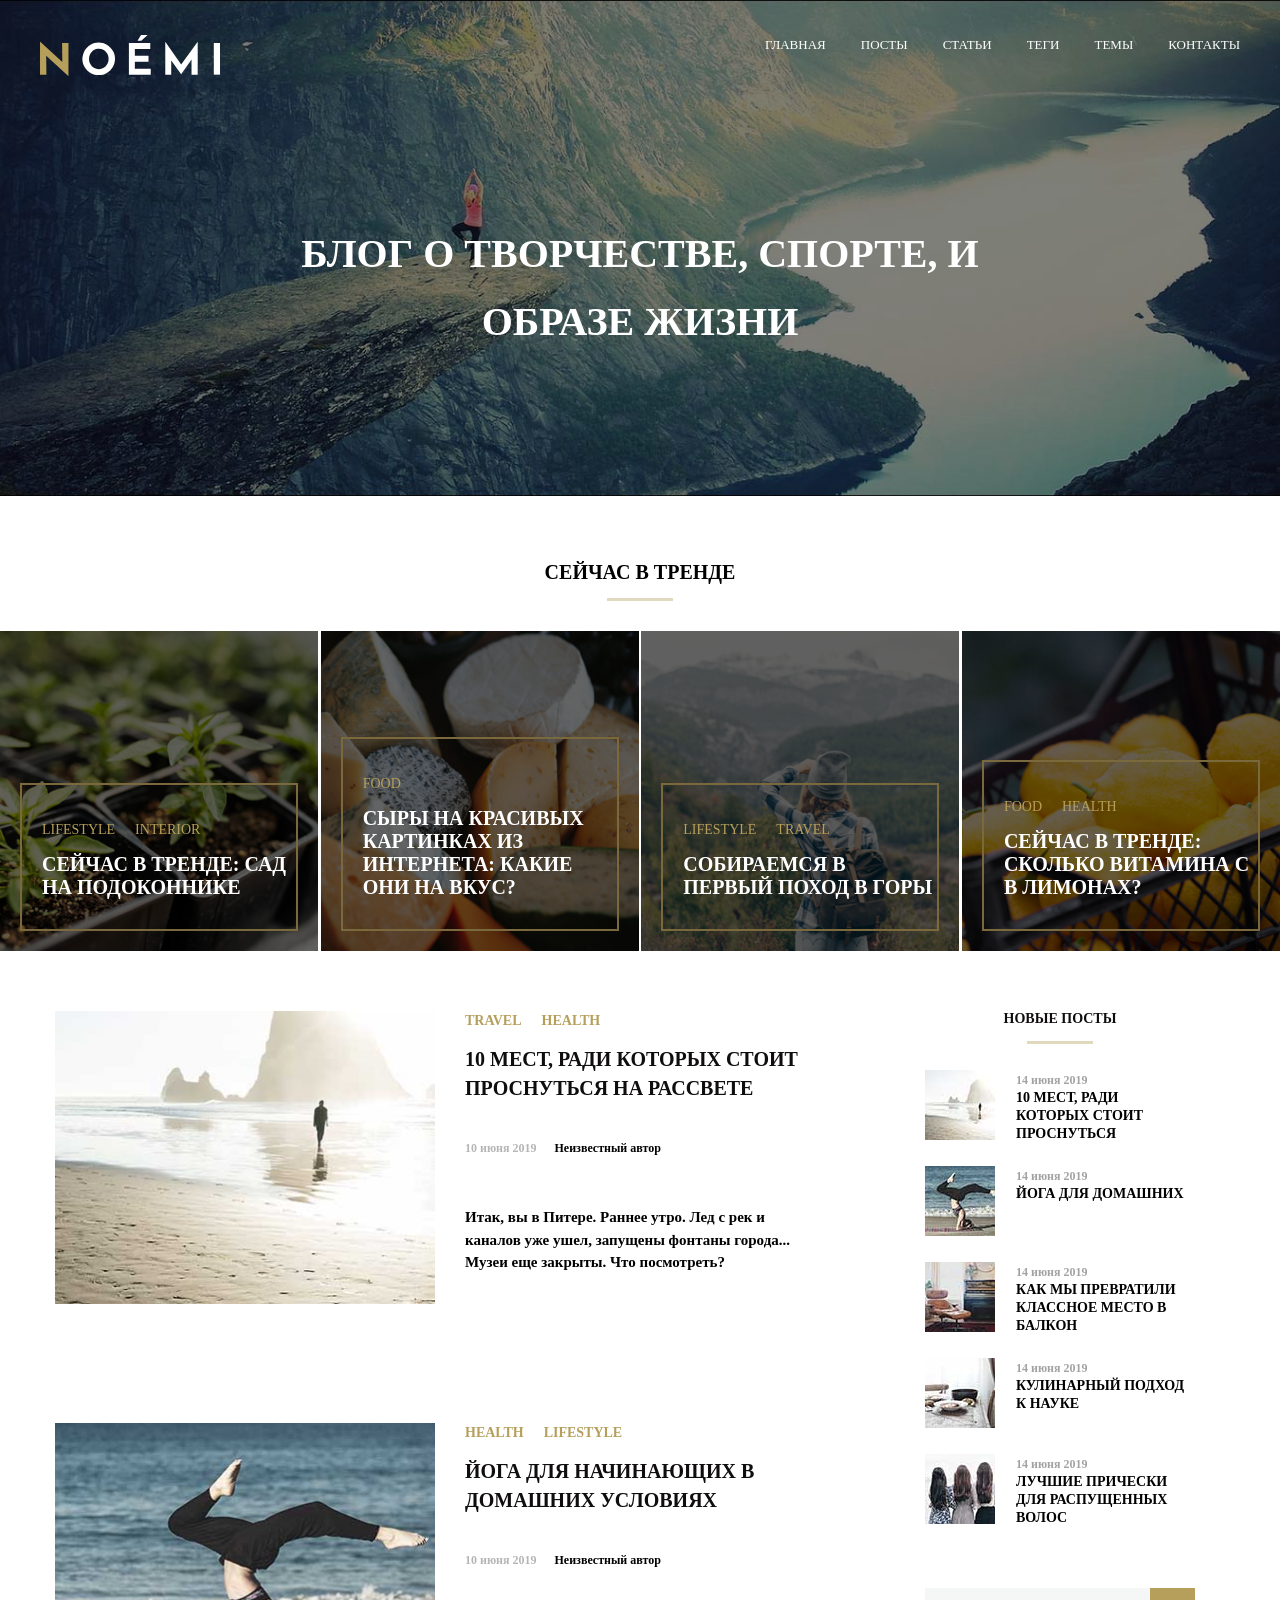
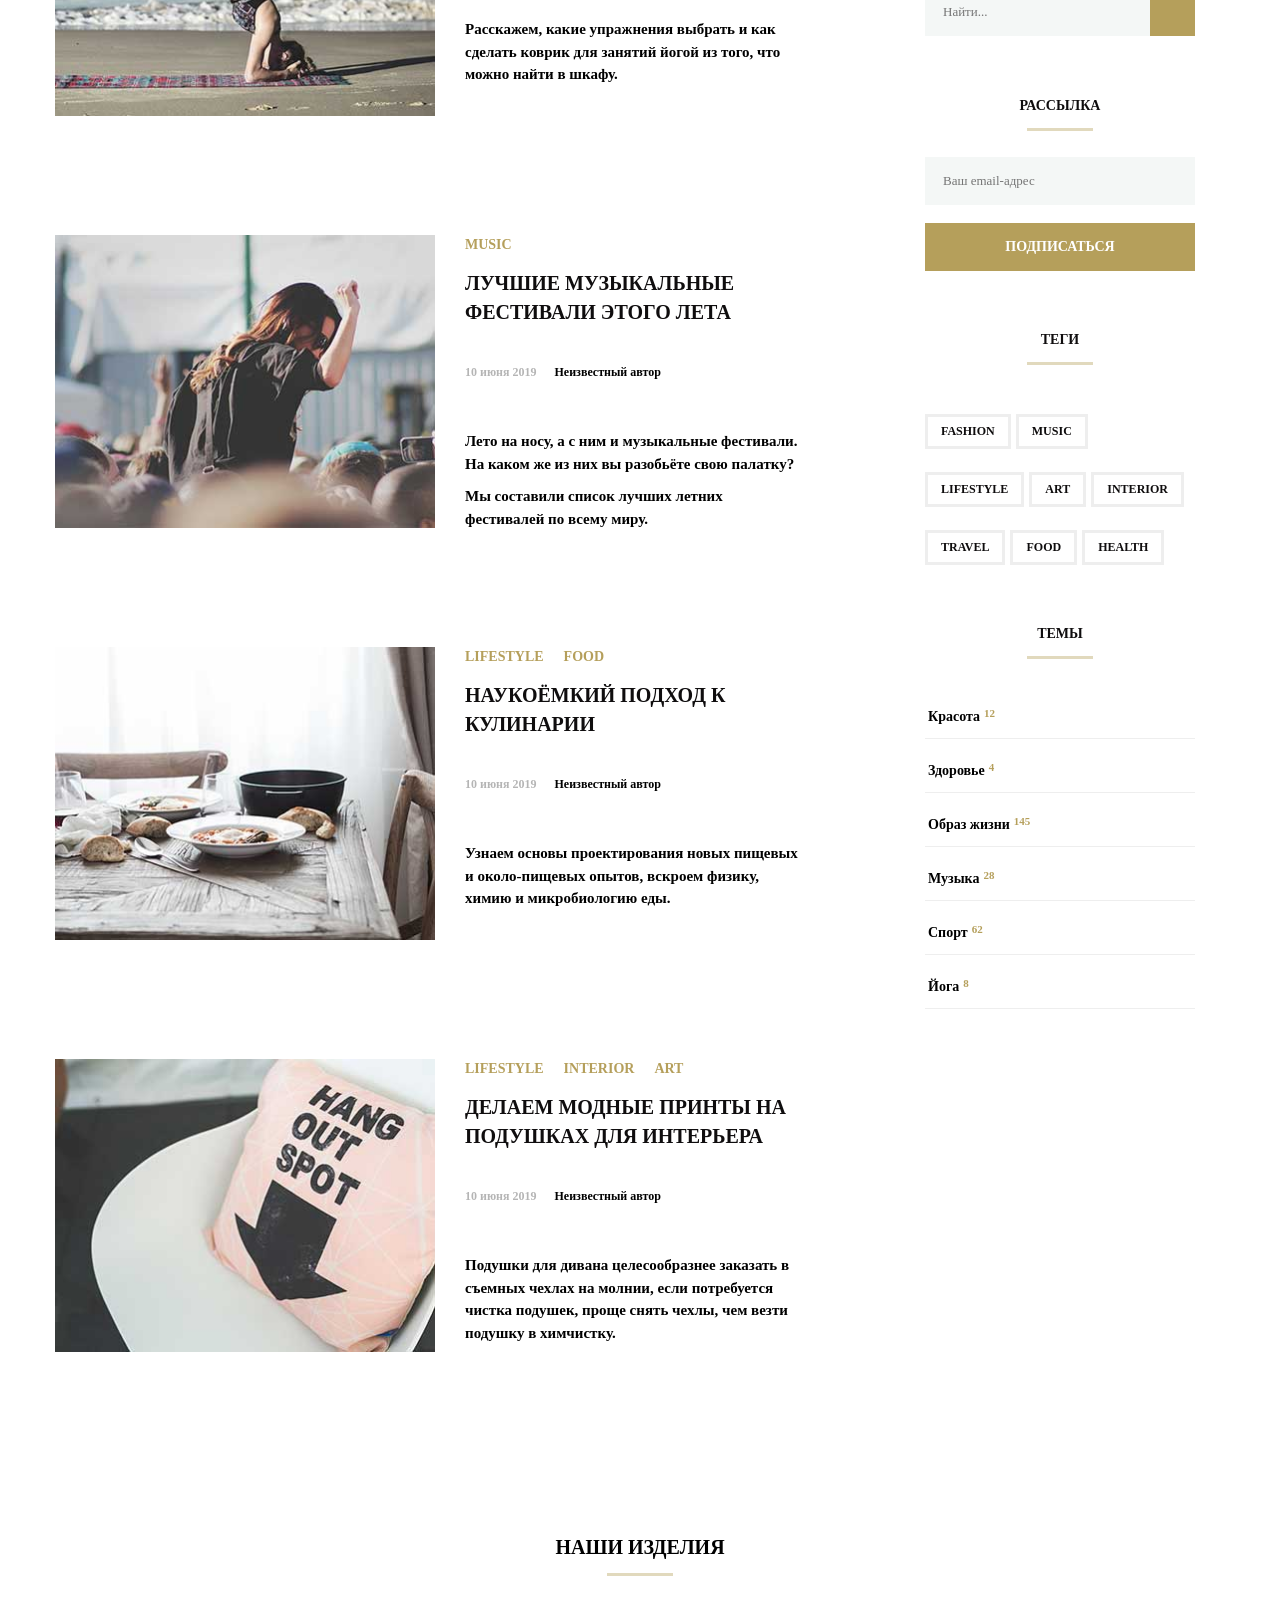
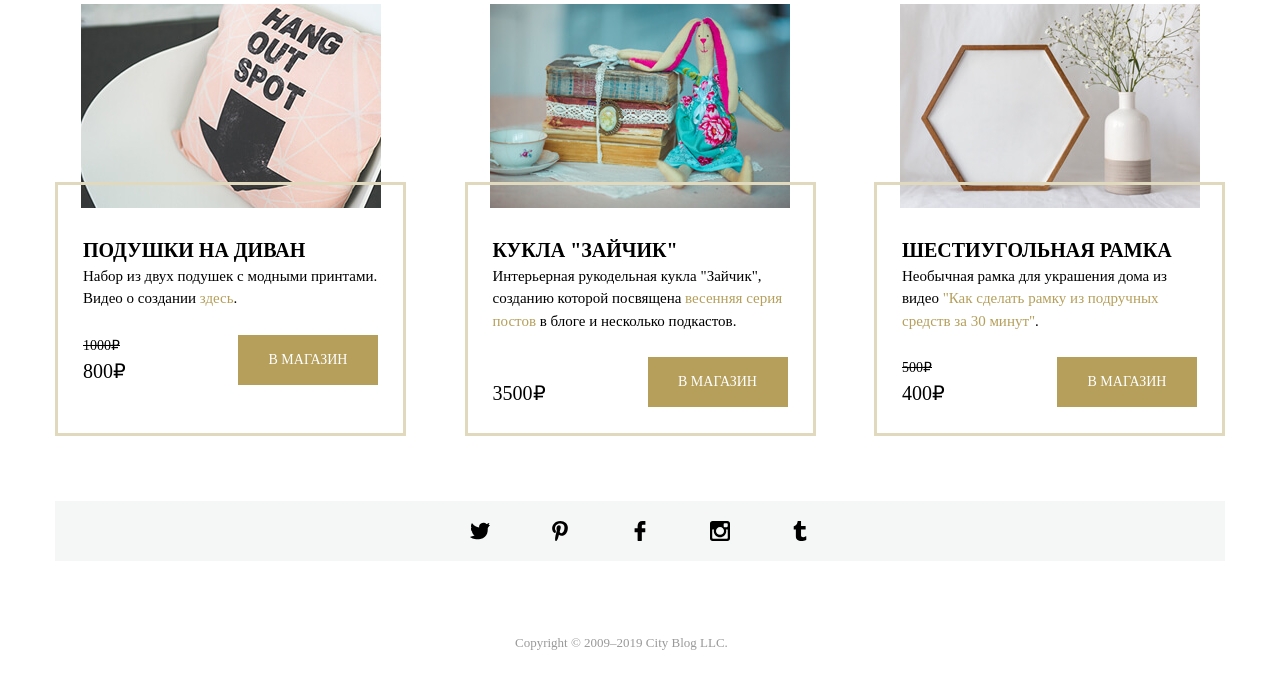
==== commit d687b20c: "Add files via upload исправлено" ====
--- a/index.html
+++ b/index.html
@@ -1,5 +1,5 @@
 <!DOCTYPE html>
-<html lang="en">
+<html lang="ru">
   <head>
     <meta charset="UTF-8" />
     <meta http-equiv="X-UA-Compatible" content="IE=edge" />
@@ -12,7 +12,7 @@
       <div class="conteiner">
         <div class="menu">
           <a href="#0" class="logo">
-            <img class="logo-img" src="svg\noemi-logo.svg" alt="логотип" />
+            <img class="logo-img" src="svg/noemi-logo.svg" alt="логотип" />
           </a>
           <nav class="header-menu-nav">
             <button class="menu-button">
@@ -108,7 +108,7 @@
           <a href="#0" class="picture">
             <img
               class="preview-img"
-              src="images\last-post1.jpg"
+              src="images/last-post1.jpg"
               alt="Человек в море на рассвете"
             />
           </a>
@@ -139,115 +139,144 @@
           </div>
         </section>
         <section class="sec-tion">
-        <a href="#0" class="picture">
-          <img class="preview-img" src="images\last-post2.jpg" alt="Девушка занимается йогой на пляже">
-        </a>
-        <div class="content">
-          <ul class="news">
-            <li class="news-items item-one">
-              <a href="#0" class="paragraph">health</a>
-            </li>
-            <li class="news-items item-one">
-              <a href="#0" class="paragraph">lifestyle</a>
-            </li>
-          </ul>
-          <h2 class="second-header">
-            <a href="#0" class="second-header-text">йога для начинающих в домашних условиях</a>
-          </h2>
-          <div class="date-author">
-            <time class="date" datetime="2019-06-10">10 июня 2019</time>
-            <span class="author">Неизвестный автор</span>
+          <a href="#0" class="picture">
+            <img
+              class="preview-img"
+              src="images/last-post2.jpg"
+              alt="Девушка занимается йогой на пляже"
+            />
+          </a>
+          <div class="content">
+            <ul class="news">
+              <li class="news-items item-one">
+                <a href="#0" class="paragraph">health</a>
+              </li>
+              <li class="news-items item-one">
+                <a href="#0" class="paragraph">lifestyle</a>
+              </li>
+            </ul>
+            <h2 class="second-header">
+              <a href="#0" class="second-header-text"
+                >йога для начинающих в домашних условиях</a
+              >
+            </h2>
+            <div class="date-author">
+              <time class="date" datetime="2019-06-10">10 июня 2019</time>
+              <span class="author">Неизвестный автор</span>
+            </div>
+            <div class="main-text">
+              <p>
+                Расскажем, какие упражнения выбрать и как сделать коврик для
+                занятий йогой из того, что можно найти в шкафу.
+              </p>
+            </div>
           </div>
-          <div class="main-text">
-            <p>
-              Расскажем, какие упражнения выбрать и как сделать коврик для занятий йогой из того, что можно найти в шкафу.
-            </p>
+        </section>
+        <section class="sec-tion">
+          <a href="#0" class="picture">
+            <img
+              class="preview-img"
+              src="images/last-post3.jpg"
+              alt="Девушка на фестивале"
+            />
+          </a>
+          <div class="content">
+            <ul class="news">
+              <li class="news-items">
+                <a href="#0" class="paragraph">music</a>
+              </li>
+            </ul>
+            <h2 class="second-header">
+              <a href="#0" class="second-header-text"
+                >лучшие музыкальные фестивали этого лета</a
+              >
+            </h2>
+            <div class="date-author">
+              <time class="date" datetime="2019-06-10">10 июня 2019</time>
+              <span class="author">Неизвестный автор</span>
+            </div>
+            <div class="main-text">
+              <p>
+                Лето на носу, а с ним и музыкальные фестивали. На каком же из
+                них вы разобьёте свою палатку?
+              </p>
+              <div style="height: 10px"></div>
+              <p>Мы составили список лучших летних фестивалей по всему миру.</p>
+            </div>
           </div>
-        </div>
-      </section>
-      <section class="sec-tion">
-        <a href="#0" class="picture">
-          <img class="preview-img" src="images\last-post3.jpg" alt="Девушка на фестивале">
-        </a>
-        <div class="content">
-          <ul class="news">
-            <li class="news-items">
-              <a href="#0" class="paragraph">music</a>
-            </li>
-          </ul>
-          <h2 class="second-header">
-            <a href="#0" class="second-header-text">лучшие музыкальные фестивали этого лета</a>
-          </h2>
-          <div class="date-author">
-            <time class="date" datetime="2019-06-10">10 июня 2019</time>
-            <span class="author">Неизвестный автор</span>
+        </section>
+        <section class="sec-tion">
+          <a href="#0" class="picture">
+            <img
+              class="preview-img"
+              src="images/last-post4.jpg"
+              alt="Завтрак на столе"
+            />
+          </a>
+          <div class="content">
+            <ul class="news">
+              <li class="news-items item-one">
+                <a href="#0" class="paragraph">lifestyle</a>
+              </li>
+              <li class="item-one">
+                <a href="#0" class="paragraph">food</a>
+              </li>
+            </ul>
+            <h2 class="second-header">
+              <a href="#0" class="second-header-text"
+                >Наукоёмкий подход к кулинарии</a
+              >
+            </h2>
+            <div class="date-author">
+              <time class="date" datetime="2019-06-10">10 июня 2019</time>
+              <span class="author">Неизвестный автор</span>
+            </div>
+            <div class="main-text">
+              <p>
+                Узнаем основы проектирования новых пищевых и около-пищевых
+                опытов, вскроем физику, химию и микробиологию еды.
+              </p>
+            </div>
           </div>
-          <div class="main-text">
-            <p>
-              Лето на носу, а с ним и музыкальные фестивали. На каком же из них вы разобьёте свою палатку?
-            <div style="height:10px"></div>
-            Мы составили список лучших летних фестивалей по всему миру.
-            </p>
+        </section>
+        <section class="sec-tion">
+          <a href="#0" class="picture">
+            <img
+              class="preview-img"
+              src="images/last-post5.jpg"
+              alt="Подушечка с надписью: hang out sport"
+            />
+          </a>
+          <div class="content">
+            <ul class="news">
+              <li class="news-items">
+                <a href="#0" class="paragraph">lifestyle</a>
+              </li>
+              <li class="item-one">
+                <a href="#0" class="paragraph">interior</a>
+              </li>
+              <li class="item-one">
+                <a href="#0" class="paragraph">art</a>
+              </li>
+            </ul>
+            <h2 class="second-header">
+              <a href="#0" class="second-header-text"
+                >делаем модные принты на подушках для интерьера</a
+              >
+            </h2>
+            <div class="date-author">
+              <time class="date" datetime="2019-06-10">10 июня 2019</time>
+              <span class="author">Неизвестный автор</span>
+            </div>
+            <div class="main-text">
+              <p>
+                Подушки для дивана целесообразнее заказать в съемных чехлах на
+                молнии, если потребуется чистка подушек, проще снять чехлы, чем
+                везти подушку в химчистку.
+              </p>
+            </div>
           </div>
-        </div>
-      </section>
-      <section class="sec-tion">
-        <a href="#0" class="picture">
-          <img class="preview-img" src="images\last-post4.jpg" alt="Завтрак на столе">
-        </a>
-        <div class="content">
-          <ul class="news">
-            <li class="news-items item-one">
-              <a href="#0" class="paragraph">lifestyle</a>
-            </li>
-            <li class="item-one">
-              <a href="#0" class="paragraph">food</a>
-            </li>
-          </ul>
-          <h2 class="second-header">
-            <a href="#0" class="second-header-text">Наукоёмкий подход к кулинарии</a>
-          </h2>
-          <div class="date-author">
-            <time class="date" datetime="2019-06-10">10 июня 2019</time>
-            <span class="author">Неизвестный автор</span>
-          </div>
-          <div class="main-text">
-            <p>
-              Узнаем основы проектирования новых пищевых и около-пищевых опытов, вскроем физику, химию и микробиологию еды.
-            </p>
-          </div>
-        </div>
-      </section>
-      <section class="sec-tion">
-        <a href="#0" class="picture">
-          <img class="preview-img" src="images\last-post5.jpg" alt="Подушечка с надписью: hang out sport">
-        </a>
-        <div class="content">
-          <ul class="news">
-            <li class="news-items">
-              <a href="#0" class="paragraph">lifestyle</a>
-            </li>
-            <li class="item-one">
-              <a href="#0" class="paragraph">interior</a>
-            </li>
-            <li class="item-one">
-              <a href="#0" class="paragraph">art</a>
-            </li>
-          </ul>
-          <h2 class="second-header">
-            <a href="#0" class="second-header-text">делаем модные принты на подушках для интерьера</a>
-          </h2>
-          <div class="date-author">
-            <time class="date" datetime="2019-06-10">10 июня 2019</time>
-            <span class="author">Неизвестный автор</span>
-          </div>
-          <div class="main-text">
-            <p>
-              Подушки для дивана целесообразнее заказать в съемных чехлах на молнии, если потребуется чистка подушек, проще снять чехлы, чем везти подушку в химчистку.
-            </p>
-          </div>
-        </div>
-      </section>
+        </section>
       </main>
       <aside class="aside">
         <section class="new-posts">
@@ -256,7 +285,7 @@
             <a href="#0" class="picture-two">
               <img
                 class="image"
-                src="images\2.jpg"
+                src="images/2.jpg"
                 alt="Человек в море на рассвете"
               />
             </a>
@@ -273,7 +302,7 @@
             <a href="#0" class="picture-two">
               <img
                 class="image"
-                src="images\151.jpg"
+                src="images/151.jpg"
                 alt="Девушка занимается йогой на пляже"
               />
             </a>
@@ -286,11 +315,7 @@
           </article>
           <article class="post">
             <a href="#0" class="picture-two">
-              <img
-                class="image"
-                src="images\45.jpg"
-                alt="Уютное кресло"
-              />
+              <img class="image" src="images/45.jpg" alt="Уютное кресло" />
             </a>
             <div class="con-tent">
               <time class="d-ate" datetime="2019-06-14">14 июня 2019</time>
@@ -303,11 +328,7 @@
           </article>
           <article class="post">
             <a href="#0" class="picture-two">
-              <img
-                class="image"
-                src="images\501.jpg"
-                alt="Завтрак на столе"
-              />
+              <img class="image" src="images/501.jpg" alt="Завтрак на столе" />
             </a>
             <div class="con-tent">
               <time class="d-ate" datetime="2019-06-14">14 июня 2019</time>
@@ -320,34 +341,25 @@
           </article>
           <article class="post">
             <a href="#0" class="picture-two">
-              <img
-                class="image"
-                src="images\7.jpg"
-                alt="Красивые волосы"
-              />
+              <img class="image" src="images/7.jpg" alt="Красивые волосы" />
             </a>
             <div class="con-tent">
               <time class="d-ate" datetime="2019-06-14">14 июня 2019</time>
               <h4 class="sec-ond-header">
                 <a href="#0" class="sec-ond-header-text"
-                  >Лучшие прически для распущенных волос</a>
+                  >Лучшие прически для распущенных волос</a
+                >
               </h4>
             </div>
           </article>
         </section>
-        
         <section class="find-button">
           <form class="to-find">
-            <label class="write">
-              <span class="entry-field">поле ввода:поиск</span>
-              <input class="field" type="text" placeholder="Найти..." />
-            </label>
-            <button class="search-button" name="Кнопка поиска">
-              <span class="entry-field">Кнопка ввода:поиск</span>
-            </button>
+            <span class="entry-field">поле ввода:поиск</span>
+            <input class="field" type="text" placeholder="Найти..." />
+            <button class="search-button" type="submit"></button>
           </form>
         </section>
-
         <section class="mailing-list">
           <h3 class="caption">рассылка</h3>
           <div class="mailing">
@@ -436,19 +448,19 @@
       <article class="product">
         <picture class="product-picture">
           <source
-            srcset="images\shop-item-mobile1.jpg"
+            srcset="images/shop-item-mobile1.jpg"
             media="(max-width: 640px)"
           />
           <source
-            srcset="images\shop-item-tablet1.jpg"
-            media="(min-width: 641px and max-width: 1199px)"
-          />
-          <source
-            srcset="images\shop-item-desk1.jpg"
+            srcset="images/shop-item-tablet1.jpg"
+            media="(min-width: 641px) and (max-width: 1199px)"
+          />
+          <source
+            srcset="images/shop-item-desk1.jpg"
             media="(min-width: 1200px)"
           />
           <img
-            src="images\shop-item-desk1.jpg"
+            src="images/shop-item-desk1.jpg"
             alt="Подушечка с надписью: hang out sport"
           />
         </picture>
@@ -474,18 +486,18 @@
       <article class="product">
         <picture class="product-picture">
           <source
-            srcset="images\shop-item-mobile2.jpg"
+            srcset="images/shop-item-mobile2.jpg"
             media="(max-width: 640px)"
           />
           <source
-            srcset="images\shop-item-tablet2.jpg"
-            media="(min-width: 641px and max-width: 1199px)"
-          />
-          <source
-            srcset="images\shop-item-desk2.jpg"
+            srcset="images/shop-item-tablet2.jpg"
+            media="(min-width: 641px) and (max-width: 1199px)"
+          />
+          <source
+            srcset="images/shop-item-desk2.jpg"
             media="(min-width: 1200px)"
           />
-          <img src="images\shop-item-desk2.jpg" alt="кукла" />
+          <img src="images/shop-item-desk2.jpg" alt="кукла" />
         </picture>
         <div class="content-product">
           <h3 class="header-product">кукла "зайчик"</h3>
@@ -510,18 +522,18 @@
       <article class="product">
         <picture class="product-picture">
           <source
-            srcset="images\shop-item-mobile3.jpg"
+            srcset="images/shop-item-mobile3.jpg"
             media="(max-width: 640px)"
           />
           <source
-            srcset="images\shop-item-tablet3.jpg"
-            media="(min-width: 641px and max-width: 1199px)"
-          />
-          <source
-            srcset="images\shop-item-desk3.jpg"
+            srcset="images/shop-item-tablet3.jpg"
+            media="(min-width: 641px) and (max-width: 1199px)"
+          />
+          <source
+            srcset="images/shop-item-desk3.jpg"
             media="(min-width: 1200px)"
           />
-          <img src="images\shop-item-desk3.jpg" alt="Шестиугольная рамка" />
+          <img src="images/shop-item-desk3.jpg" alt="Шестиугольная рамка" />
         </picture>
         <div class="content-product">
           <h3 class="header-product">шестиугольная рамка</h3>
@@ -633,4 +645,4 @@
       </div>
     </div>
   </body>
-</html>
+</html>
--- a/css/style.css
+++ b/css/style.css
@@ -261,7 +261,10 @@
 
 .preview-img {
   width: 380px;
-  padding: 0px 0px 60px 0px;
+}
+
+.picture {
+  margin-bottom: 60px;
 }
 
 .content {
@@ -328,7 +331,7 @@
 
 .main-text {
   line-height: 1.5;
-  color: #0f0d0e;
+  color: #000;
   font-family: "OpenSans-Regular";
   font-size: 15px;
   font-weight: 500px;
@@ -453,6 +456,7 @@
 
 .tag:hover {
   color: #b59f5b;
+  border-color: #b59f5b;
 }
 .menu-themes {
   list-style-type: none;
@@ -856,6 +860,12 @@
     margin-left: 30px;
   }
 
+  .picture {
+    width: 380px;
+    height: 292px;
+    background-color: #000;
+  }
+
   .aside {
     max-width: 270px;
     margin-left: 120px;
@@ -992,6 +1002,12 @@
     max-width: 349px;
   }
 
+  .picture {
+    width: 349px;
+    height: 269px;
+    background-color: #000;
+  }
+
   .main {
     width: 50%;
   }
@@ -1150,6 +1166,12 @@
     width: 320px;
   }
 
+  .picture {
+    width: 320px;
+    height: 245px;
+    background-color: #000;
+  }
+
   .second-header-text {
     font-size: 16px;
   }
@@ -1197,19 +1219,50 @@
     margin-right: 5%;
   }
 
+  .find-button {
+    padding: 30px 0;
+  }
+
   .to-find {
-    margin-top: 60px;
-    margin-bottom: 60px;
-    display: flex;
-    /* width: 270px; */
+    position: relative;
+    width: 295px;
+    margin: 0 auto;
+    margin-top: 35px;
+    margin-bottom: 35px;
+  }
+
+  .field {
+    width: 76%;
+    min-height: 48px;
+    padding-left: 18px;
+    border: none;
+    background-color: #f4f7f6;
+    font-family: "OpenSans-Regular";
+    font-size: 13px;
+    box-sizing: border-box;
+    border: none;
+    flex: 1 1 auto;
+  }
+
+  .field:focus {
+    outline: 2px double #e1d9bd;
+  }
+
+  .search-button {
+    position: absolute;
+    top: 0;
+    width: 48px;
     height: 48px;
-    justify-content: start;
-    align-items: flex-start;
-  }
-
-  .write {
-    flex-grow: 1;
-    display: inline-block;
+    border: none;
+    background-color: #b59f5b;
+    cursor: pointer;
+    background-image: url("https://netology-code.github.io/html-2-diploma/sources/images/search.svg");
+    background-repeat: no-repeat;
+    background-size: 15px;
+    background-position: center;
+  }
+  .search-button:hover {
+    background-color: #000000;
   }
 
   .entry-field {
@@ -1219,37 +1272,6 @@
     clip: rect(1px 1px 1px 1px);
   }
 
-  .field {
-    display: inline-block;
-    border: none;
-    min-height: 48px;
-    width: 222px;
-    background-color: #f4f7f6;
-    font-size: 13px;
-    font-family: "OpenSans-Regular";
-    padding-left: 18px;
-  }
-
-  .field:focus {
-    outline: 2px double #e1d9bd;
-  }
-
-  .search-button {
-    min-height: 48px;
-    width: 48px;
-    background-color: #b59f5b;
-    border: none;
-    background-image: url("https://netology-code.github.io/html-2-diploma/sources/images/search.svg");
-    background-repeat: no-repeat;
-    background-size: 20px;
-    background-position: center;
-    cursor: pointer;
-  }
-
-  .search-button:hover {
-    background-color: #000000;
-  }
-
   .icons {
     max-width: 310px;
   }
@@ -1292,4 +1314,4 @@
     width: 15px;
     height: 15px;
   }
-}
+}
